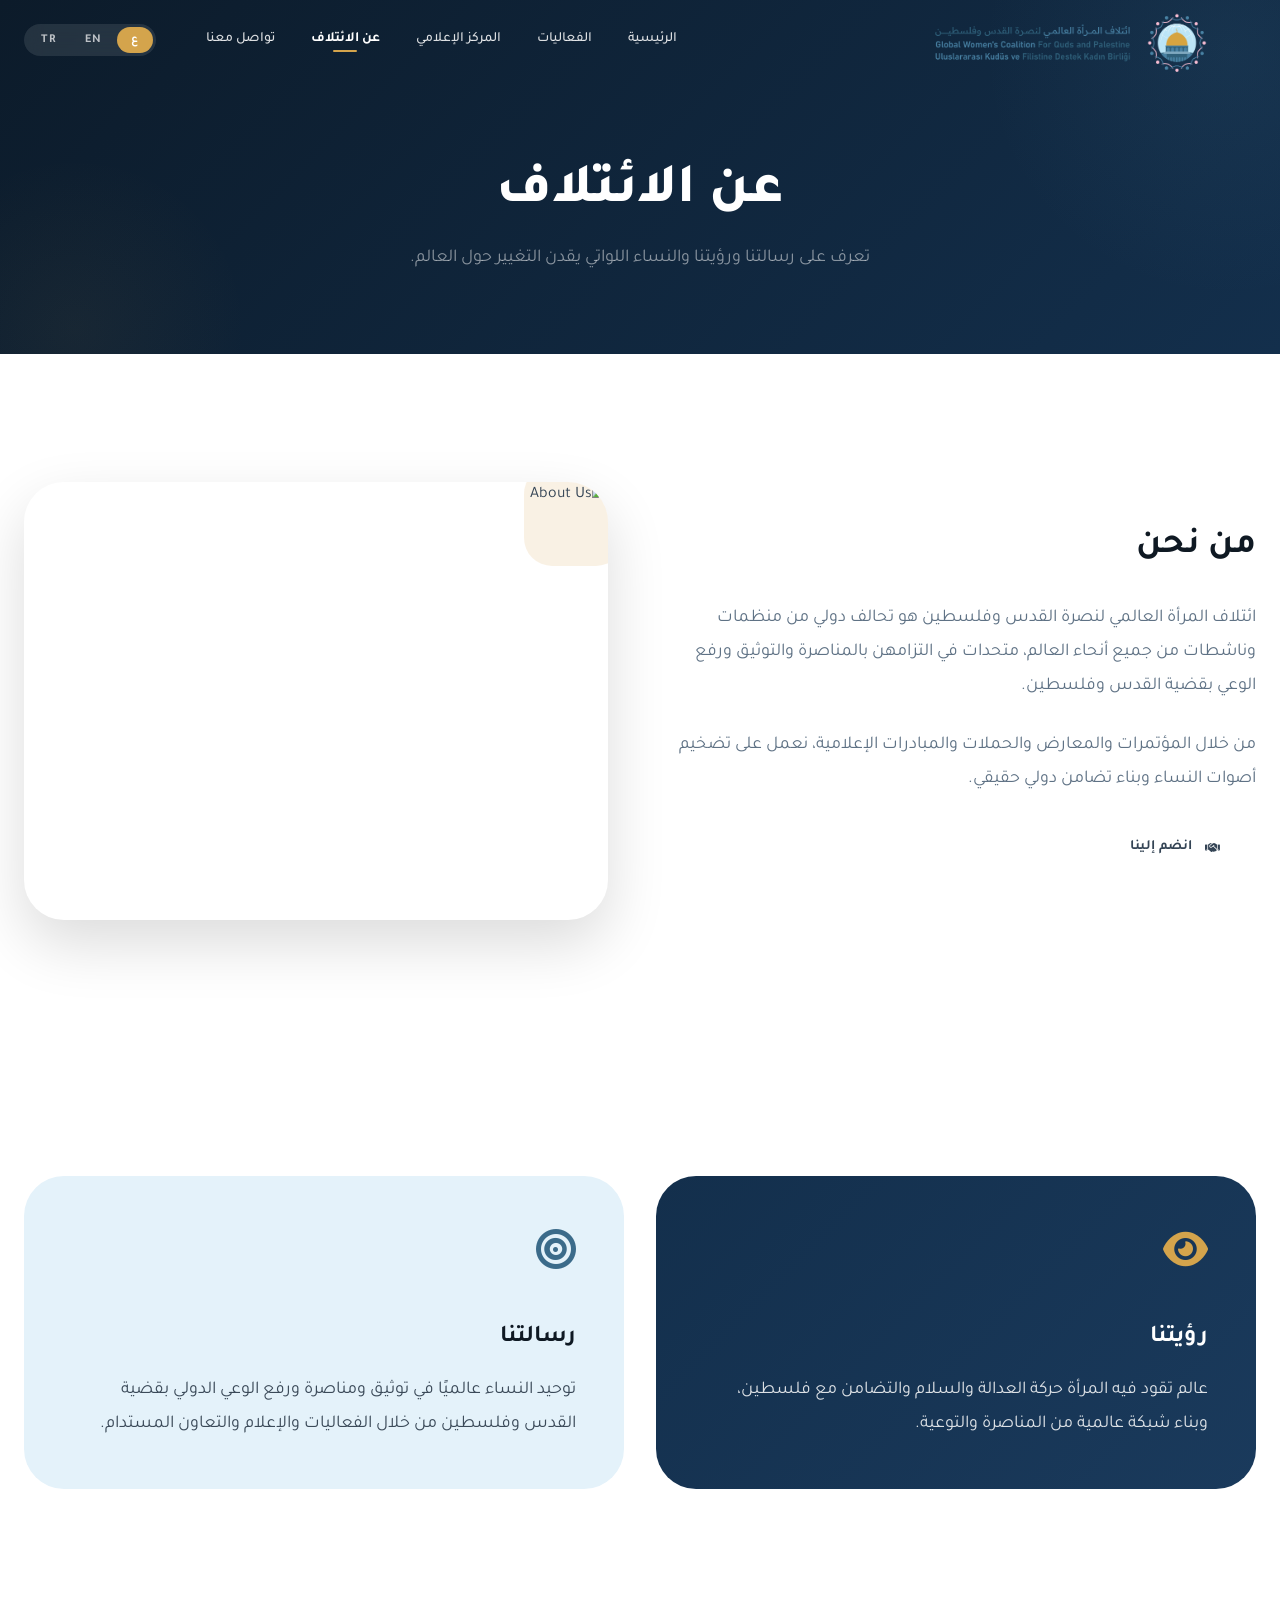
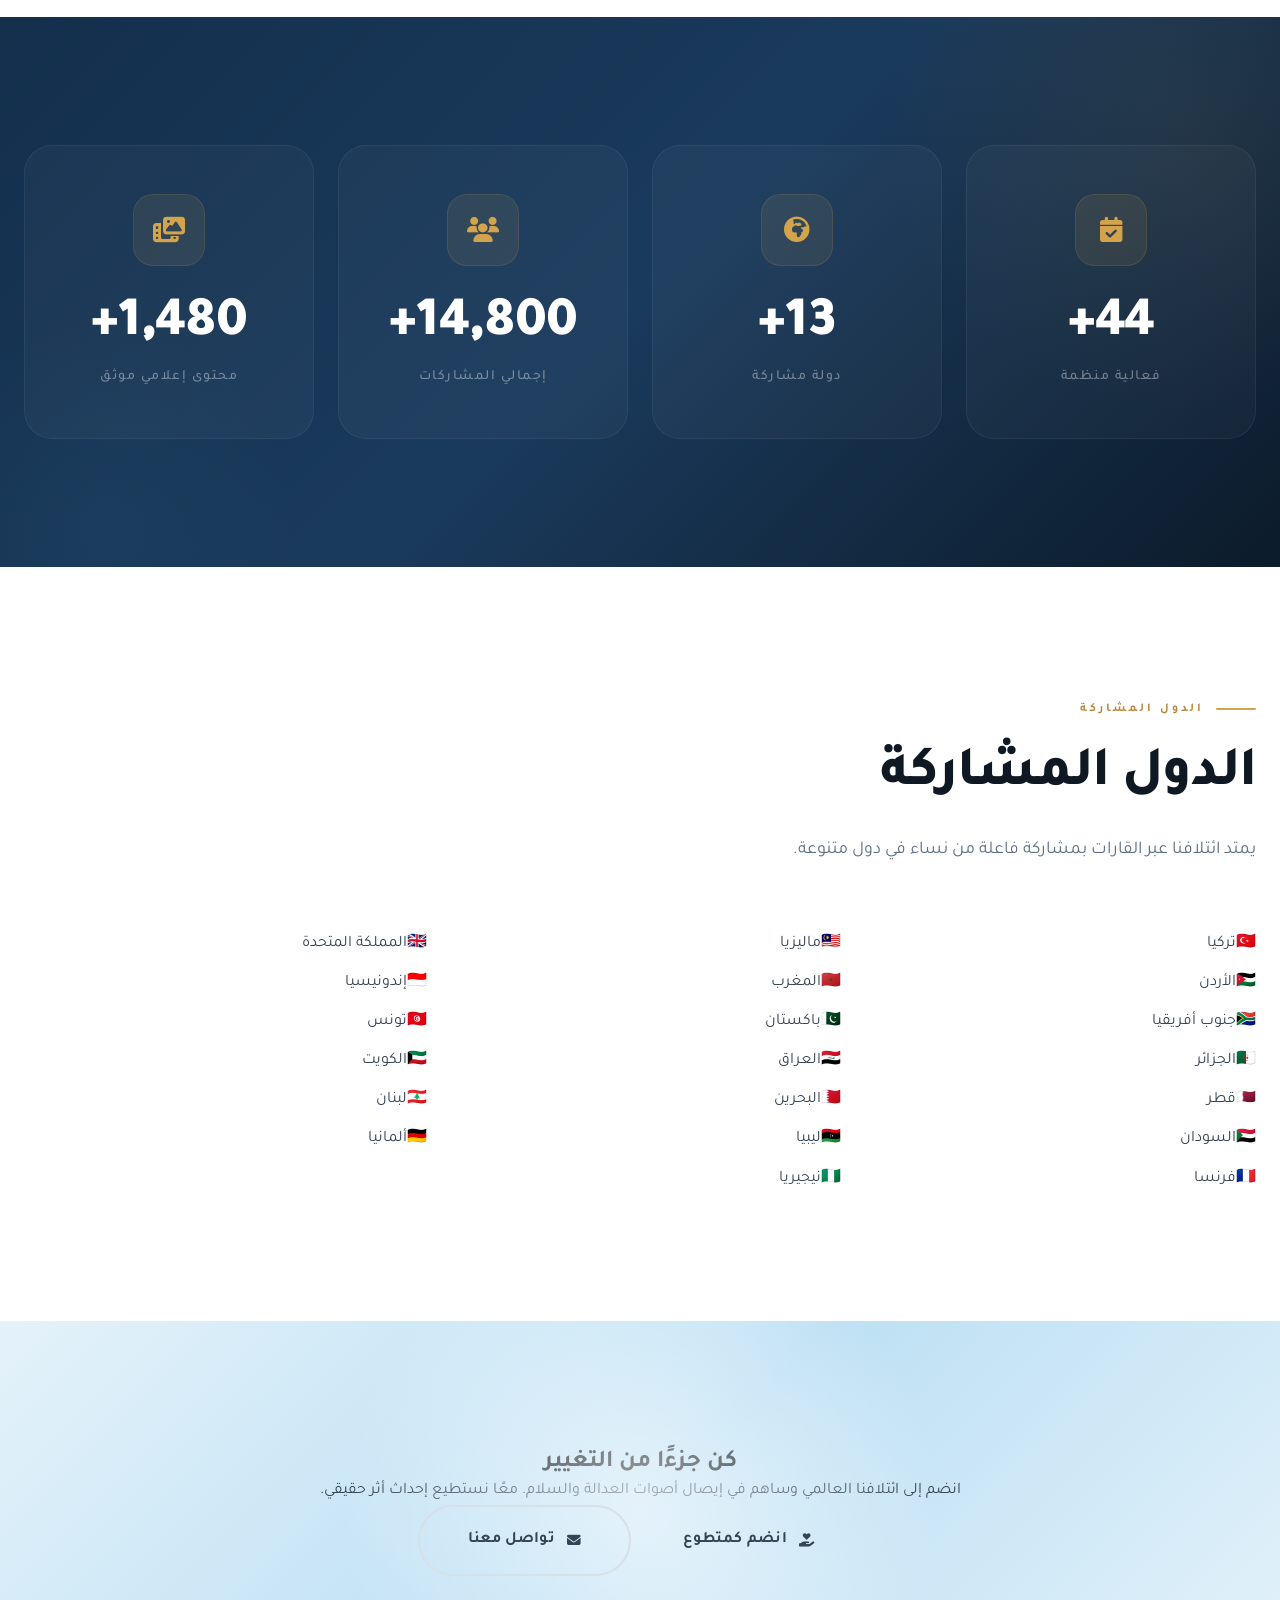
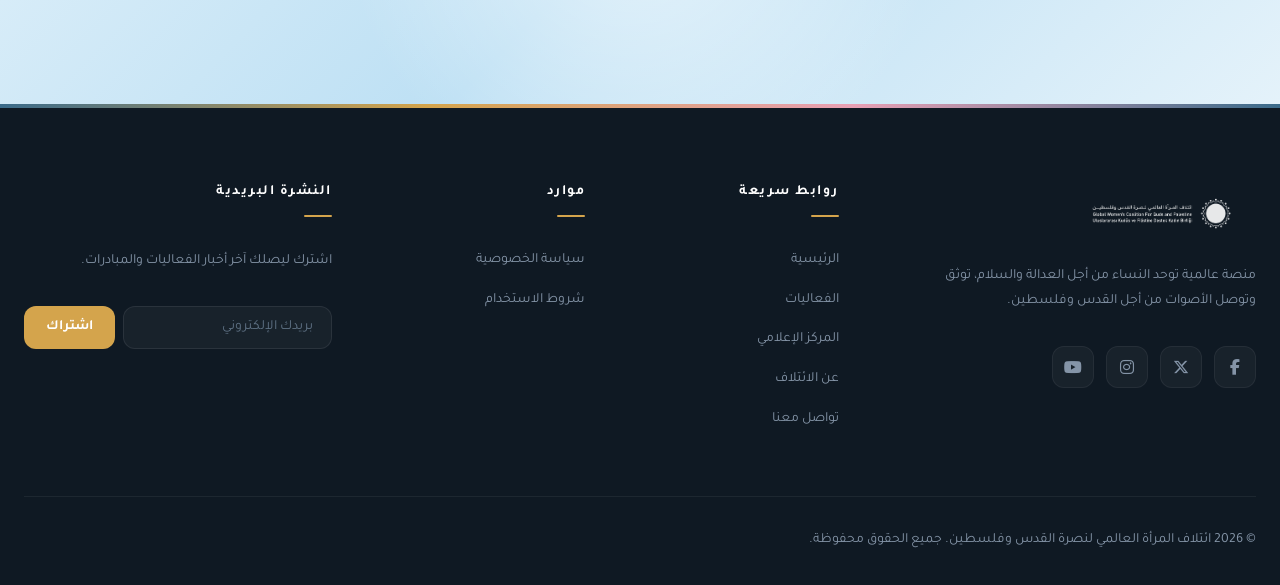
==== about.html @ de9efe2f "Initial commit" ====
<!DOCTYPE html>
<html lang="ar" dir="rtl">
<head>
  <meta charset="UTF-8">
  <meta name="viewport" content="width=device-width, initial-scale=1.0">
  <title>عن الائتلاف | ائتلاف المرأة العالمي</title>
  <link rel="stylesheet" href="https://cdnjs.cloudflare.com/ajax/libs/font-awesome/6.5.1/css/all.min.css">
  <link rel="stylesheet" href="css/style.css">
  <link rel="icon" href="images/logo.png" type="image/png">
</head>
<body class="font-ar">

  <!-- HEADER -->
  <header class="header" id="header">
    <div class="header__inner">
      <a href="index.html" class="header__logo"><img src="images/logo2.png" alt="GWC Logo"></a>
      <div class="menu-toggle" id="menuToggle"><span></span><span></span><span></span></div>
      <nav class="header__nav" id="headerNav">
        <ul class="nav__list">
          <li><a href="index.html" class="nav__link" data-i18n="nav_home">الرئيسية</a></li>
          <li><a href="events.html" class="nav__link" data-i18n="nav_events">الفعاليات</a></li>
          <li><a href="media.html" class="nav__link" data-i18n="nav_media">المركز الإعلامي</a></li>
          <li><a href="about.html" class="nav__link nav__link--active" data-i18n="nav_about">عن الائتلاف</a></li>
          <li><a href="contact.html" class="nav__link" data-i18n="nav_contact">تواصل معنا</a></li>
        </ul>
        <div class="lang-switcher">
          <button class="lang-btn lang-btn--active" data-lang="ar">ع</button>
          <button class="lang-btn" data-lang="en">EN</button>
          <button class="lang-btn" data-lang="tr">TR</button>
        </div>
      </nav>
    </div>
  </header>

  <!-- ABOUT HERO -->
  <section class="page-hero">
    <div class="container">
      <h1 class="page-hero__title" data-i18n="about_page_title" data-aos="fade-up">عن الائتلاف</h1>
      <p class="page-hero__desc" data-i18n="about_page_desc" data-aos="fade-up" data-aos-delay="100">تعرف على رسالتنا ورؤيتنا والنساء اللواتي يقدن التغيير حول العالم.</p>
    </div>
  </section>

  <!-- WHO WE ARE -->
  <section class="section">
    <div class="container">
      <div class="about-content">
        <div class="about-content__text" data-aos="fade-right">
          <h2 data-i18n="about_who">من نحن</h2>
          <p data-i18n="about_who_text_1">ائتلاف المرأة العالمي لنصرة القدس وفلسطين هو تحالف دولي من منظمات وناشطات من جميع أنحاء العالم، متحدات في التزامهن بالمناصرة والتوثيق ورفع الوعي بقضية القدس وفلسطين.</p>
          <p data-i18n="about_who_text_2">من خلال المؤتمرات والمعارض والحملات والمبادرات الإعلامية، نعمل على تضخيم أصوات النساء وبناء تضامن دولي حقيقي.</p>
          <a href="contact.html" class="btn btn--primary" style="margin-top: var(--space-4);">
            <i class="fas fa-handshake"></i>
            <span data-i18n="hero_btn_join">انضم إلينا</span>
          </a>
        </div>
        <div class="about-content__image" data-aos="fade-left">
          <img src="https://images.unsplash.com/photo-1529390079861-591de354faf5?w=600&h=450&fit=crop" alt="About Us">
        </div>
      </div>
    </div>
  </section>

  <!-- VISION & MISSION -->
  <section class="section section--gray">
    <div class="container">
      <div class="vision-mission">
        <div class="vm-card vm-card--vision" data-aos="fade-up">
          <div class="vm-card__icon"><i class="fas fa-eye"></i></div>
          <h3 class="vm-card__title" data-i18n="about_vision_title">رؤيتنا</h3>
          <p class="vm-card__desc" data-i18n="about_vision_text">عالم تقود فيه المرأة حركة العدالة والسلام والتضامن مع فلسطين، وبناء شبكة عالمية من المناصرة والتوعية.</p>
        </div>
        <div class="vm-card vm-card--mission" data-aos="fade-up" data-aos-delay="100">
          <div class="vm-card__icon"><i class="fas fa-bullseye"></i></div>
          <h3 class="vm-card__title" data-i18n="about_mission_title">رسالتنا</h3>
          <p class="vm-card__desc" data-i18n="about_mission_text">توحيد النساء عالميًا في توثيق ومناصرة ورفع الوعي الدولي بقضية القدس وفلسطين من خلال الفعاليات والإعلام والتعاون المستدام.</p>
        </div>
      </div>
    </div>
  </section>

  <!-- IMPACT NUMBERS -->
  <section class="section section--primary impact-section">
    <div class="container">
      <div class="impact-grid">
        <div class="impact-card" data-aos="fade-up">
          <div class="impact-card__icon"><i class="fas fa-calendar-check"></i></div>
          <div class="impact-card__number" data-counter="150" data-suffix="+">0</div>
          <div class="impact-card__label" data-i18n="impact_events">فعالية منظمة</div>
        </div>
        <div class="impact-card" data-aos="fade-up" data-aos-delay="100">
          <div class="impact-card__icon"><i class="fas fa-globe-africa"></i></div>
          <div class="impact-card__number" data-counter="45" data-suffix="+">0</div>
          <div class="impact-card__label" data-i18n="impact_countries">دولة مشاركة</div>
        </div>
        <div class="impact-card" data-aos="fade-up" data-aos-delay="200">
          <div class="impact-card__icon"><i class="fas fa-users"></i></div>
          <div class="impact-card__number" data-counter="50000" data-suffix="+">0</div>
          <div class="impact-card__label" data-i18n="impact_participants">إجمالي المشاركات</div>
        </div>
        <div class="impact-card" data-aos="fade-up" data-aos-delay="300">
          <div class="impact-card__icon"><i class="fas fa-photo-video"></i></div>
          <div class="impact-card__number" data-counter="5000" data-suffix="+">0</div>
          <div class="impact-card__label" data-i18n="impact_media">محتوى إعلامي موثق</div>
        </div>
      </div>
    </div>
  </section>

  <!-- PARTICIPATING COUNTRIES -->
  <section class="section">
    <div class="container">
      <div class="section-header" data-aos="fade-up">
        <div class="eyebrow" data-i18n="about_countries_title">الدول المشاركة</div>
        <h2 class="section-heading" data-i18n="about_countries_title">الدول المشاركة</h2>
        <p class="section-desc" data-i18n="about_countries_desc">يمتد ائتلافنا عبر القارات بمشاركة فاعلة من نساء في دول متنوعة.</p>
      </div>

      <div class="countries-grid" data-aos="fade-up">
        <div class="country-card"><span class="country-card__flag">🇹🇷</span><span class="country-card__name">تركيا</span></div>
        <div class="country-card"><span class="country-card__flag">🇲🇾</span><span class="country-card__name">ماليزيا</span></div>
        <div class="country-card"><span class="country-card__flag">🇬🇧</span><span class="country-card__name">المملكة المتحدة</span></div>
        <div class="country-card"><span class="country-card__flag">🇯🇴</span><span class="country-card__name">الأردن</span></div>
        <div class="country-card"><span class="country-card__flag">🇲🇦</span><span class="country-card__name">المغرب</span></div>
        <div class="country-card"><span class="country-card__flag">🇮🇩</span><span class="country-card__name">إندونيسيا</span></div>
        <div class="country-card"><span class="country-card__flag">🇿🇦</span><span class="country-card__name">جنوب أفريقيا</span></div>
        <div class="country-card"><span class="country-card__flag">🇵🇰</span><span class="country-card__name">باكستان</span></div>
        <div class="country-card"><span class="country-card__flag">🇹🇳</span><span class="country-card__name">تونس</span></div>
        <div class="country-card"><span class="country-card__flag">🇩🇿</span><span class="country-card__name">الجزائر</span></div>
        <div class="country-card"><span class="country-card__flag">🇮🇶</span><span class="country-card__name">العراق</span></div>
        <div class="country-card"><span class="country-card__flag">🇰🇼</span><span class="country-card__name">الكويت</span></div>
        <div class="country-card"><span class="country-card__flag">🇶🇦</span><span class="country-card__name">قطر</span></div>
        <div class="country-card"><span class="country-card__flag">🇧🇭</span><span class="country-card__name">البحرين</span></div>
        <div class="country-card"><span class="country-card__flag">🇱🇧</span><span class="country-card__name">لبنان</span></div>
        <div class="country-card"><span class="country-card__flag">🇸🇩</span><span class="country-card__name">السودان</span></div>
        <div class="country-card"><span class="country-card__flag">🇱🇾</span><span class="country-card__name">ليبيا</span></div>
        <div class="country-card"><span class="country-card__flag">🇩🇪</span><span class="country-card__name">ألمانيا</span></div>
        <div class="country-card"><span class="country-card__flag">🇫🇷</span><span class="country-card__name">فرنسا</span></div>
        <div class="country-card"><span class="country-card__flag">🇳🇬</span><span class="country-card__name">نيجيريا</span></div>
      </div>
    </div>
  </section>

  <!-- CTA -->
  <section class="section section--sky cta-section">
    <div class="cta-section__bg-pattern"></div>
    <div class="container">
      <div class="cta-section__content" data-aos="zoom-in">
        <h2 class="cta-section__title" data-i18n="cta_title">كن جزءًا من التغيير</h2>
        <p class="cta-section__desc" data-i18n="cta_desc">انضم إلى ائتلافنا العالمي وساهم في إيصال أصوات العدالة والسلام.</p>
        <div class="cta-section__actions">
          <a href="contact.html" class="btn btn--primary btn--lg"><i class="fas fa-hand-holding-heart"></i><span data-i18n="cta_btn_volunteer">انضم كمتطوع</span></a>
          <a href="contact.html" class="btn btn--outline btn--lg"><i class="fas fa-envelope"></i><span data-i18n="cta_btn_contact">تواصل معنا</span></a>
        </div>
      </div>
    </div>
  </section>

  <!-- FOOTER -->
  <footer class="footer">
    <div class="container">
      <div class="footer__top">
        <div class="footer__grid">
          <div class="footer__brand"><img src="images/logo2.png" alt="GWC" class="footer__logo"><p class="footer__desc" data-i18n="footer_desc">منصة عالمية توحد النساء.</p><div class="footer__social"><a href="#" class="footer__social-link"><i class="fab fa-facebook-f"></i></a><a href="#" class="footer__social-link"><i class="fab fa-x-twitter"></i></a><a href="#" class="footer__social-link"><i class="fab fa-instagram"></i></a><a href="#" class="footer__social-link"><i class="fab fa-youtube"></i></a></div></div>
          <div><h4 class="footer__heading" data-i18n="footer_links">روابط سريعة</h4><div class="footer__links"><a href="index.html" class="footer__link" data-i18n="nav_home">الرئيسية</a><a href="events.html" class="footer__link" data-i18n="nav_events">الفعاليات</a><a href="media.html" class="footer__link" data-i18n="nav_media">المركز الإعلامي</a><a href="about.html" class="footer__link" data-i18n="nav_about">عن الائتلاف</a><a href="contact.html" class="footer__link" data-i18n="nav_contact">تواصل معنا</a></div></div>
          <div><h4 class="footer__heading" data-i18n="footer_resources">موارد</h4><div class="footer__links"><a href="#" class="footer__link" data-i18n="footer_privacy">سياسة الخصوصية</a><a href="#" class="footer__link" data-i18n="footer_terms">شروط الاستخدام</a></div></div>
          <div><h4 class="footer__heading" data-i18n="footer_newsletter">النشرة البريدية</h4><p class="footer__desc" data-i18n="footer_newsletter_desc">اشترك ليصلك آخر الأخبار.</p><form class="footer__newsletter-form" onsubmit="event.preventDefault()"><input type="email" class="footer__newsletter-input" placeholder="بريدك الإلكتروني"><button type="submit" class="footer__newsletter-btn" data-i18n="footer_newsletter_btn">اشتراك</button></form></div>
        </div>
      </div>
      <div class="footer__bottom"><p data-i18n="footer_rights">© 2026 ائتلاف المرأة العالمي. جميع الحقوق محفوظة.</p></div>
    </div>
  </footer>

  <button class="scroll-top"><i class="fas fa-chevron-up"></i></button>
  <script src="js/i18n.js"></script>
  <script src="js/main.js"></script>
</body>
</html>
---- css/style.css ----
/* ============================================
   GWC — Premium Design System v2.0
   "Apple cleanliness + Al Jazeera storytelling"
   ============================================ */

@import url('https://fonts.googleapis.com/css2?family=Inter:wght@300;400;500;600;700;800;900&family=Tajawal:wght@300;400;500;700;800&family=Playfair+Display:ital,wght@0,400;0,700;0,800;1,400;1,700&display=swap');

/* ─── Design Tokens ─── */
:root {
  /* Core Palette */
  --midnight: #0C1B2A;
  --navy: #132F4C;
  --deep: #1A3A5C;
  --steel: #2B5278;
  --ocean: #3B6B8A;
  --sky: #5A9CC0;
  --ice: #BDE0F4;
  --frost: #E4F2FA;
  --cloud: #F2F8FC;

  /* Gold System */
  --gold: #D4A44C;
  --gold-light: #E8C97E;
  --gold-bright: #F0D99A;
  --gold-dark: #B8863A;
  --gold-glow: rgba(212, 164, 76, 0.15);

  /* Rose (subtle accent) */
  --rose: #E8A0B4;
  --rose-light: #F5D0DC;
  --rose-glow: rgba(232, 160, 180, 0.12);

  /* Neutrals */
  --white: #FFFFFF;
  --off-white: #FAFBFC;
  --gray-50: #F5F7F9;
  --gray-100: #EDF0F4;
  --gray-200: #D8DFE7;
  --gray-300: #B0BCCA;
  --gray-400: #8494A7;
  --gray-500: #5F7285;
  --gray-600: #475A6B;
  --gray-700: #344455;
  --gray-800: #1E2D3D;
  --gray-900: #0F1923;
  --black: #060D14;

  /* Semantic */
  --success: #34B78F;
  --error: #E05252;

  /* Typography */
  --font-heading: 'Playfair Display', 'Tajawal', serif;
  --font-body: 'Inter', 'Tajawal', sans-serif;
  --font-display: 'Inter', 'Tajawal', sans-serif;

  /* Scale — Major Third (1.25) */
  --text-xs: 0.75rem;
  --text-sm: 0.875rem;
  --text-base: 1rem;
  --text-md: 1.0625rem;
  --text-lg: 1.125rem;
  --text-xl: 1.25rem;
  --text-2xl: 1.5rem;
  --text-3xl: 1.875rem;
  --text-4xl: 2.25rem;
  --text-5xl: clamp(2.5rem, 4.5vw, 3.5rem);
  --text-6xl: clamp(3rem, 6vw, 4.5rem);
  --text-7xl: clamp(3.5rem, 7vw, 5.5rem);

  /* Spacing — 8px grid */
  --sp-1: 0.25rem;
  /* 4 */
  --sp-2: 0.5rem;
  /* 8 */
  --sp-3: 0.75rem;
  /* 12 */
  --sp-4: 1rem;
  /* 16 */
  --sp-5: 1.25rem;
  /* 20 */
  --sp-6: 1.5rem;
  /* 24 */
  --sp-8: 2rem;
  /* 32 */
  --sp-10: 2.5rem;
  /* 40 */
  --sp-12: 3rem;
  /* 48 */
  --sp-16: 4rem;
  /* 64 */
  --sp-20: 5rem;
  /* 80 */
  --sp-24: 6rem;
  /* 96 */
  --sp-32: 8rem;
  /* 128 */

  /* Radius */
  --r-sm: 8px;
  --r-md: 12px;
  --r-lg: 20px;
  --r-xl: 28px;
  --r-2xl: 40px;
  --r-full: 9999px;

  /* Shadows */
  --sh-xs: 0 1px 2px rgba(0, 0, 0, .04);
  --sh-sm: 0 2px 8px rgba(0, 0, 0, .06);
  --sh-md: 0 4px 20px rgba(0, 0, 0, .08);
  --sh-lg: 0 12px 40px rgba(0, 0, 0, .10);
  --sh-xl: 0 24px 60px rgba(0, 0, 0, .14);
  --sh-glow: 0 0 60px rgba(90, 156, 192, .12);
  --sh-gold: 0 4px 30px rgba(212, 164, 76, .25);

  /* Transitions */
  --ease-out: cubic-bezier(.25, .46, .45, .94);
  --ease-spring: cubic-bezier(.34, 1.56, .64, 1);
  --t-fast: .15s var(--ease-out);
  --t-base: .3s var(--ease-out);
  --t-slow: .5s var(--ease-out);
  --t-spring: .5s var(--ease-spring);

  /* Layout */
  --max-w: 1320px;
  --max-narrow: 900px;
  --header-h: 80px;
  --section-py: clamp(80px, 10vw, 140px);

  /* Z-index */
  --z-base: 1;
  --z-dropdown: 50;
  --z-sticky: 100;
  --z-header: 200;
  --z-overlay: 300;
  --z-modal: 400;
  --z-lightbox: 500;
}

/* ─── RTL ─── */
[dir="rtl"] {
  --font-body: 'Tajawal', 'Inter', sans-serif;
  --font-heading: 'Tajawal', 'Playfair Display', serif;
  --font-display: 'Tajawal', 'Inter', sans-serif;
}

/* ─── Reset ─── */
*,
*::before,
*::after {
  margin: 0;
  padding: 0;
  box-sizing: border-box;
}

html {
  scroll-behavior: smooth;
  -webkit-text-size-adjust: 100%;
}

body {
  font-family: var(--font-body);
  font-size: var(--text-base);
  line-height: 1.7;
  color: var(--gray-700);
  background: var(--white);
  overflow-x: hidden;
  -webkit-font-smoothing: antialiased;
}

img {
  max-width: 100%;
  height: auto;
  display: block;
}

a {
  text-decoration: none;
  color: inherit;
  transition: var(--t-base);
}

ul,
ol {
  list-style: none;
}

button {
  cursor: pointer;
  border: none;
  background: none;
  font-family: inherit;
}

input,
textarea,
select {
  font-family: inherit;
  border: none;
  outline: none;
}

/* ─── Layout ─── */
.container {
  width: 100%;
  max-width: var(--max-w);
  margin: 0 auto;
  padding-inline: var(--sp-6);
}

.container--narrow {
  max-width: var(--max-narrow);
}

.section {
  padding-block: var(--section-py);
  position: relative;
}

/* ─── Typography ─── */
h1,
h2,
h3,
h4,
h5,
h6 {
  font-family: var(--font-heading);
  font-weight: 700;
  line-height: 1.2;
  color: var(--gray-900);
}

.eyebrow {
  display: inline-flex;
  align-items: center;
  gap: var(--sp-3);
  font-family: var(--font-display);
  font-size: var(--text-xs);
  font-weight: 700;
  text-transform: uppercase;
  letter-spacing: 3px;
  color: var(--gold-dark);
  margin-bottom: var(--sp-6);
}

.eyebrow::before {
  content: '';
  width: 40px;
  height: 2px;
  background: var(--gold);
  border-radius: 2px;
}

.section-heading {
  font-size: var(--text-5xl);
  font-weight: 800;
  margin-bottom: var(--sp-6);
  letter-spacing: -0.02em;
}

.section-desc {
  font-size: var(--text-lg);
  color: var(--gray-500);
  max-width: 560px;
  line-height: 1.8;
}

.section-header {
  margin-bottom: var(--sp-16);
}

.section-header--center {
  text-align: center;
}

.section-header--center .section-desc {
  margin-inline: auto;
}

.section-header--center .eyebrow {
  justify-content: center;
}

.section-header--center .eyebrow::after {
  content: '';
  width: 40px;
  height: 2px;
  background: var(--gold);
  border-radius: 2px;
}

/* ─── Buttons ─── */
.btn {
  display: inline-flex;
  align-items: center;
  justify-content: center;
  gap: var(--sp-3);
  padding: 16px 36px;
  font-family: var(--font-display);
  font-weight: 600;
  font-size: var(--text-sm);
  border-radius: var(--r-full);
  transition: all var(--t-base);
  position: relative;
  overflow: hidden;
  letter-spacing: 0.02em;
  white-space: nowrap;
}

.btn i {
  font-size: 0.85em;
  transition: transform var(--t-base);
}

.btn--gold {
  background: linear-gradient(135deg, var(--gold), var(--gold-dark));
  color: var(--white);
  box-shadow: var(--sh-gold);
}

.btn--gold:hover {
  transform: translateY(-3px);
  box-shadow: 0 8px 40px rgba(212, 164, 76, .35);
  filter: brightness(1.08);
}

.btn--white {
  background: var(--white);
  color: var(--navy);
  box-shadow: 0 2px 12px rgba(0, 0, 0, .08);
}

.btn--white:hover {
  transform: translateY(-3px);
  box-shadow: var(--sh-lg);
}

.btn--outline-white {
  border: 2px solid rgba(255, 255, 255, .35);
  color: var(--white);
  backdrop-filter: blur(8px);
}

.btn--outline-white:hover {
  border-color: var(--white);
  background: rgba(255, 255, 255, .1);
  transform: translateY(-2px);
}

.btn--dark {
  background: var(--navy);
  color: var(--white);
}

.btn--dark:hover {
  background: var(--deep);
  transform: translateY(-2px);
  box-shadow: var(--sh-lg);
}

.btn--outline {
  border: 2px solid var(--gray-200);
  color: var(--gray-700);
}

.btn--outline:hover {
  border-color: var(--navy);
  color: var(--navy);
  transform: translateY(-2px);
}

.btn--lg {
  padding: 20px 48px;
  font-size: var(--text-base);
}

.btn--sm {
  padding: 10px 24px;
  font-size: var(--text-xs);
}

.btn--icon-circle {
  width: 56px;
  height: 56px;
  padding: 0;
  border-radius: 50%;
}

/* ════════════════════════════════════════════
   HEADER — Floating Glass Morphism
   ════════════════════════════════════════════ */
.header {
  position: fixed;
  top: 0;
  left: 0;
  right: 0;
  height: var(--header-h);
  z-index: var(--z-header);
  transition: all .4s var(--ease-out);
}

.header--scrolled {
  background: rgba(255, 255, 255, .92);
  backdrop-filter: blur(24px) saturate(1.6);
  -webkit-backdrop-filter: blur(24px) saturate(1.6);
  box-shadow: 0 1px 0 rgba(0, 0, 0, .06), var(--sh-sm);
  height: 68px;
}

.header__inner {
  display: flex;
  align-items: center;
  justify-content: space-between;
  height: 100%;
  max-width: var(--max-w);
  margin: 0 auto;
  padding-inline: var(--sp-6);
}

.header__logo {
  display: flex;
  align-items: center;
  z-index: 10;
}

.header__logo img {
  height: 110px;
  transition: var(--t-base);
}

.header--scrolled .header__logo img {
  height: 100px;
}

.header__nav {
  display: flex;
  align-items: center;
  gap: var(--sp-8);
}

.nav__list {
  display: flex;
  align-items: center;
  gap: 0;
}

.nav__link {
  padding: 8px 18px;
  font-weight: 500;
  font-size: var(--text-sm);
  color: rgba(255, 255, 255, .85);
  border-radius: var(--r-full);
  transition: var(--t-base);
  position: relative;
}

.header--scrolled .nav__link {
  color: var(--gray-600);
}

.nav__link:hover {
  color: var(--white);
}

.header--scrolled .nav__link:hover {
  color: var(--navy);
}

.nav__link--active {
  color: var(--white) !important;
  font-weight: 600;
}

.header--scrolled .nav__link--active {
  color: var(--navy) !important;
}

.nav__link::after {
  content: '';
  position: absolute;
  bottom: 2px;
  left: 50%;
  transform: translateX(-50%);
  width: 0;
  height: 2px;
  background: var(--gold);
  border-radius: 2px;
  transition: var(--t-base);
}

.nav__link--active::after,
.nav__link:hover::after {
  width: 24px;
}

/* Language */
.lang-switcher {
  display: flex;
  gap: 2px;
  padding: 3px;
  background: rgba(255, 255, 255, .1);
  border-radius: var(--r-full);
  backdrop-filter: blur(10px);
}

.header--scrolled .lang-switcher {
  background: var(--gray-50);
}

.lang-btn {
  padding: 6px 14px;
  font-size: var(--text-xs);
  font-weight: 700;
  color: rgba(255, 255, 255, .7);
  border-radius: var(--r-full);
  transition: var(--t-base);
  text-transform: uppercase;
  letter-spacing: 0.5px;
}

.header--scrolled .lang-btn {
  color: var(--gray-400);
}

.lang-btn--active {
  background: var(--gold) !important;
  color: var(--white) !important;
}

/* Mobile */
.menu-toggle {
  display: none;
  flex-direction: column;
  gap: 6px;
  width: 26px;
  z-index: 10;
  cursor: pointer;
}

.menu-toggle span {
  display: block;
  width: 100%;
  height: 2px;
  background: var(--white);
  border-radius: 4px;
  transition: var(--t-base);
  transform-origin: center;
}

.header--scrolled .menu-toggle span {
  background: var(--gray-700);
}

.menu-toggle.active span:nth-child(1) {
  transform: rotate(45deg) translate(6px, 6px);
}

.menu-toggle.active span:nth-child(2) {
  opacity: 0;
  transform: scaleX(0);
}

.menu-toggle.active span:nth-child(3) {
  transform: rotate(-45deg) translate(6px, -6px);
}

/* ════════════════════════════════════════════
   HERO — Cinematic Full-screen
   ════════════════════════════════════════════ */
.hero {
  position: relative;
  min-height: 100vh;
  min-height: 100dvh;
  display: flex;
  align-items: center;
  overflow: hidden;
  background: var(--midnight);
}

.hero__media {
  position: absolute;
  inset: 0;
  z-index: 1;
}

.hero__media img,
.hero__media video {
  width: 100%;
  height: 100%;
  object-fit: cover;
  filter: brightness(.35) saturate(1.1);
}

.hero__gradient {
  position: absolute;
  inset: 0;
  z-index: 2;
  background:
    linear-gradient(180deg, rgba(12, 27, 42, .6) 0%, transparent 30%),
    linear-gradient(180deg, transparent 50%, rgba(12, 27, 42, .95) 100%),
    linear-gradient(90deg, rgba(12, 27, 42, .7) 0%, transparent 60%);
}

/* Cinematic bars */
.hero__vignette {
  position: absolute;
  inset: 0;
  z-index: 3;
  box-shadow: inset 0 0 200px 60px rgba(0, 0, 0, .3);
  pointer-events: none;
}

/* Floating orbs */
.hero__orb {
  position: absolute;
  border-radius: 50%;
  filter: blur(80px);
  opacity: .25;
  z-index: 2;
  animation: orb-float 20s ease-in-out infinite alternate;
}

.hero__orb--1 {
  width: 500px;
  height: 500px;
  background: var(--ocean);
  top: -15%;
  right: -10%;
}

.hero__orb--2 {
  width: 350px;
  height: 350px;
  background: var(--gold);
  bottom: -10%;
  left: 5%;
  animation-delay: -7s;
  opacity: .15;
}

.hero__orb--3 {
  width: 200px;
  height: 200px;
  background: var(--rose);
  top: 40%;
  right: 30%;
  animation-delay: -14s;
  opacity: .1;
}

@keyframes orb-float {
  0% {
    transform: translate(0, 0) scale(1);
  }

  50% {
    transform: translate(40px, -30px) scale(1.1);
  }

  100% {
    transform: translate(-20px, 20px) scale(.95);
  }
}

.hero__content {
  position: relative;
  z-index: 5;
  max-width: 990px;
  padding-block: 160px 100px;
}

.hero__badge {
  display: inline-flex;
  align-items: center;
  gap: var(--sp-3);
  padding: 10px 24px;
  background: rgba(212, 164, 76, .12);
  border: 1px solid rgba(212, 164, 76, .25);
  border-radius: var(--r-full);
  color: var(--gold-light);
  font-size: var(--text-sm);
  font-weight: 500;
  backdrop-filter: blur(12px);
  margin-bottom: var(--sp-10);
}

.hero__badge i {
  font-size: .9em;
}

.hero__badge-dot {
  width: 8px;
  height: 8px;
  border-radius: 50%;
  background: var(--gold);
  animation: pulse-dot 2s ease-in-out infinite;
}

@keyframes pulse-dot {

  0%,
  100% {
    opacity: 1;
    transform: scale(1);
  }

  50% {
    opacity: .5;
    transform: scale(.7);
  }
}

.hero__title {
  font-family: var(--font-heading);
  font-size: var(--text-6xl);
  font-weight: 800;
  color: var(--white);
  line-height: 1.08;
  margin-bottom: var(--sp-8);
  letter-spacing: -0.03em;
}

.hero__title em {
  font-style: normal;
  background: linear-gradient(135deg, var(--gold-light), var(--gold));
  -webkit-background-clip: text;
  -webkit-text-fill-color: transparent;
  background-clip: text;
}

.hero__desc {
  font-size: var(--text-xl);
  color: rgba(255, 255, 255, .65);
  line-height: 1.9;
  margin-bottom: var(--sp-12);
  max-width: 600px;
}

.hero__actions {
  display: flex;
  flex-wrap: wrap;
  gap: var(--sp-4);
}

/* Stats strip */
.hero__stats-strip {
  position: absolute;
  bottom: 0;
  left: 0;
  right: 0;
  z-index: 5;
  background: rgba(12, 27, 42, .5);
  backdrop-filter: blur(24px);
  border-top: 1px solid rgba(255, 255, 255, .06);
}

.hero__stats-inner {
  display: grid;
  grid-template-columns: repeat(4, 1fr);
  max-width: var(--max-w);
  margin: 0 auto;
  padding-inline: var(--sp-6);
}

.hero__stat {
  padding: var(--sp-8) var(--sp-6);
  text-align: center;
  border-inline-end: 1px solid rgba(255, 255, 255, .06);
}

.hero__stat:last-child {
  border: none;
}

.hero__stat-number {
  font-family: var(--font-display);
  font-size: var(--text-4xl);
  font-weight: 800;
  color: var(--gold-light);
  line-height: 1;
  margin-bottom: var(--sp-2);
}

.hero__stat-label {
  font-size: var(--text-sm);
  color: rgba(255, 255, 255, .45);
  font-weight: 500;
  text-transform: uppercase;
  letter-spacing: 1px;
}

/* Scroll cue */
.hero__scroll {
  position: absolute;
  bottom: 100px;
  left: 50%;
  transform: translateX(-50%);
  z-index: 5;
  display: flex;
  flex-direction: column;
  align-items: center;
  gap: var(--sp-3);
  color: rgba(255, 255, 255, .35);
  font-size: var(--text-xs);
  text-transform: uppercase;
  letter-spacing: 2px;
}

.hero__scroll-line {
  width: 1px;
  height: 50px;
  position: relative;
  overflow: hidden;
  background: rgba(255, 255, 255, .1);
}

.hero__scroll-line::after {
  content: '';
  position: absolute;
  top: -100%;
  left: 0;
  width: 100%;
  height: 50%;
  background: var(--gold);
  animation: scroll-line 2s ease-in-out infinite;
}

@keyframes scroll-line {
  0% {
    top: -50%
  }

  100% {
    top: 150%
  }
}

/* ════════════════════════════════════════════
   EVENTS — Storytelling Cards
   ════════════════════════════════════════════ */
.events-section {
  background: var(--off-white);
}

/* Asymmetric layout: 1 large + 2 stacked */
.events-showcase {
  display: grid;
  grid-template-columns: 1.2fr 1fr;
  grid-template-rows: auto auto;
  gap: var(--sp-6);
}

.event-story {
  position: relative;
  border-radius: var(--r-xl);
  overflow: hidden;
  background: var(--white);
  transition: all .5s var(--ease-out);
  cursor: pointer;
  border: 1px solid var(--gray-100);
}

.event-story:hover {
  transform: translateY(-6px);
  box-shadow: var(--sh-xl);
  border-color: transparent;
}

.event-story--hero {
  grid-row: span 2;
  min-height: 560px;
}

.event-story--hero .event-story__image {
  height: 100%;
}

.event-story__image {
  position: relative;
  height: 260px;
  overflow: hidden;
}

.event-story__image img {
  width: 100%;
  height: 100%;
  object-fit: cover;
  transition: transform .7s var(--ease-out);
}

.event-story:hover .event-story__image img {
  transform: scale(1.06);
}

.event-story__image-overlay {
  position: absolute;
  inset: 0;
  background: linear-gradient(180deg, transparent 30%, rgba(12, 27, 42, .85) 100%);
  transition: var(--t-base);
}

.event-story:hover .event-story__image-overlay {
  background: linear-gradient(180deg, transparent 20%, rgba(12, 27, 42, .9) 100%);
}

.event-story__tag {
  position: absolute;
  top: var(--sp-5);
  left: var(--sp-5);
  padding: 6px 16px;
  background: var(--gold);
  color: var(--white);
  font-size: var(--text-xs);
  font-weight: 700;
  border-radius: var(--r-full);
  text-transform: uppercase;
  letter-spacing: 1px;
  box-shadow: 0 2px 12px rgba(212, 164, 76, .3);
}

[dir="rtl"] .event-story__tag {
  left: auto;
  right: var(--sp-5);
}

.event-story__date-chip {
  position: absolute;
  top: var(--sp-5);
  right: var(--sp-5);
  background: var(--white);
  border-radius: var(--r-md);
  padding: var(--sp-3) var(--sp-4);
  text-align: center;
  box-shadow: var(--sh-md);
}

[dir="rtl"] .event-story__date-chip {
  right: auto;
  left: var(--sp-5);
}

.event-story__date-chip .day {
  display: block;
  font-family: var(--font-display);
  font-size: var(--text-2xl);
  font-weight: 800;
  color: var(--navy);
  line-height: 1;
}

.event-story__date-chip .month {
  font-size: var(--text-xs);
  font-weight: 700;
  color: var(--gold-dark);
  text-transform: uppercase;
  letter-spacing: 1px;
}

/* Hero card: content overlaid on image */
.event-story--hero .event-story__body {
  position: absolute;
  bottom: 0;
  left: 0;
  right: 0;
  padding: var(--sp-10);
  color: var(--white);
  z-index: 2;
}

.event-story--hero .event-story__title {
  color: var(--white);
  font-size: var(--text-3xl);
}

.event-story--hero .event-story__meta-item {
  color: rgba(255, 255, 255, .6);
}

.event-story--hero .event-story__meta-item i {
  color: var(--gold-light);
}

.event-story--hero .event-story__link {
  color: var(--gold-light);
}

.event-story__body {
  padding: var(--sp-8);
}

.event-story__title {
  font-family: var(--font-heading);
  font-size: var(--text-xl);
  font-weight: 700;
  margin-bottom: var(--sp-4);
  line-height: 1.35;
  display: -webkit-box;
  -webkit-line-clamp: 2;
  -webkit-box-orient: vertical;
  overflow: hidden;
}

.event-story__title a:hover {
  color: var(--ocean);
}

.event-story__meta {
  display: flex;
  flex-wrap: wrap;
  gap: var(--sp-4);
  margin-bottom: var(--sp-6);
}

.event-story__meta-item {
  display: flex;
  align-items: center;
  gap: var(--sp-2);
  font-size: var(--text-sm);
  color: var(--gray-400);
}

.event-story__meta-item i {
  color: var(--ocean);
  font-size: .85em;
}

.event-story__footer {
  display: flex;
  align-items: center;
  justify-content: space-between;
  padding-top: var(--sp-5);
  border-top: 1px solid var(--gray-100);
}

.event-story__gallery-count {
  display: flex;
  align-items: center;
  gap: var(--sp-2);
  font-size: var(--text-sm);
  color: var(--gray-400);
}

.event-story__gallery-count i {
  color: var(--gold);
}

.event-story__link {
  display: inline-flex;
  align-items: center;
  gap: var(--sp-2);
  font-size: var(--text-sm);
  font-weight: 600;
  color: var(--navy);
}

.event-story__link i {
  transition: transform var(--t-base);
  font-size: .8em;
}

.event-story:hover .event-story__link i {
  transform: translateX(4px);
}

[dir="rtl"] .event-story:hover .event-story__link i {
  transform: translateX(-4px);
}

.events-cta {
  text-align: center;
  margin-top: var(--sp-16);
}

/* ════════════════════════════════════════════
   MEDIA — Dominant Feature + Broken Grid
   ════════════════════════════════════════════ */
.media-section {
  background: var(--midnight);
  color: var(--white);
  overflow: hidden;
}

.media-section .section-heading {
  color: var(--white);
}

.media-section .section-desc {
  color: rgba(255, 255, 255, .5);
}

.media-section .eyebrow {
  color: var(--gold-light);
}

.media-section .eyebrow::before,
.media-section .eyebrow::after {
  background: var(--gold);
  opacity: .5;
}

.media-mosaic {
  display: grid;
  grid-template-columns: 1.6fr 1fr;
  grid-template-rows: 340px 200px;
  gap: var(--sp-5);
}

.media-card {
  position: relative;
  border-radius: var(--r-lg);
  overflow: hidden;
  cursor: pointer;
  transition: var(--t-base);
}

.media-card:hover {
  transform: translateY(-4px);
}

.media-card img {
  width: 100%;
  height: 100%;
  object-fit: cover;
  transition: transform .6s var(--ease-out);
}

.media-card:hover img {
  transform: scale(1.05);
}

.media-card--featured {
  grid-row: span 2;
}

.media-card__overlay {
  position: absolute;
  inset: 0;
  background: linear-gradient(180deg, transparent 40%, rgba(12, 27, 42, .85) 100%);
  display: flex;
  flex-direction: column;
  justify-content: flex-end;
  padding: var(--sp-8);
  transition: var(--t-base);
}

.media-card:hover .media-card__overlay {
  background: linear-gradient(180deg, rgba(12, 27, 42, .15) 0%, rgba(12, 27, 42, .9) 100%);
}

.media-card__play {
  position: absolute;
  top: 50%;
  left: 50%;
  transform: translate(-50%, -50%);
  width: 72px;
  height: 72px;
  background: rgba(255, 255, 255, .95);
  border-radius: 50%;
  display: flex;
  align-items: center;
  justify-content: center;
  box-shadow: 0 8px 30px rgba(0, 0, 0, .2);
  transition: var(--t-spring);
}

.media-card__play i {
  color: var(--navy);
  font-size: 1.3rem;
  margin-left: 3px;
}

[dir="rtl"] .media-card__play i {
  margin-left: 0;
  margin-right: 3px;
}

.media-card:hover .media-card__play {
  transform: translate(-50%, -50%) scale(1.12);
}

.media-card__badge {
  position: absolute;
  top: var(--sp-4);
  left: var(--sp-4);
  padding: 5px 14px;
  background: rgba(212, 164, 76, .9);
  color: var(--white);
  font-size: var(--text-xs);
  font-weight: 700;
  border-radius: var(--r-full);
  letter-spacing: 0.5px;
  text-transform: uppercase;
}

[dir="rtl"] .media-card__badge {
  left: auto;
  right: var(--sp-4);
}

.media-card__title {
  color: var(--white);
  font-size: var(--text-lg);
  font-weight: 600;
  margin-bottom: var(--sp-2);
}

.media-card__subtitle {
  color: rgba(255, 255, 255, .5);
  font-size: var(--text-sm);
}

/* Reels row */
.reels-row {
  display: flex;
  gap: var(--sp-4);
  margin-top: var(--sp-10);
  overflow-x: auto;
  scroll-snap-type: x mandatory;
  padding-bottom: var(--sp-4);
  scrollbar-width: none;
}

.reels-row::-webkit-scrollbar {
  display: none;
}

.reel-card {
  flex: 0 0 200px;
  aspect-ratio: 9/16;
  border-radius: var(--r-lg);
  overflow: hidden;
  position: relative;
  cursor: pointer;
  scroll-snap-align: start;
  transition: transform .4s var(--ease-out);
}

.reel-card:hover {
  transform: scale(1.03);
}

.reel-card img {
  width: 100%;
  height: 100%;
  object-fit: cover;
}

.reel-card__overlay {
  position: absolute;
  inset: 0;
  background: linear-gradient(180deg, transparent 50%, rgba(0, 0, 0, .7) 100%);
  display: flex;
  flex-direction: column;
  justify-content: flex-end;
  padding: var(--sp-4);
}

.reel-card__play {
  position: absolute;
  top: 50%;
  left: 50%;
  transform: translate(-50%, -50%);
  font-size: 2.5rem;
  color: rgba(255, 255, 255, .9);
  text-shadow: 0 4px 20px rgba(0, 0, 0, .3);
  transition: var(--t-spring);
}

.reel-card:hover .reel-card__play {
  transform: translate(-50%, -50%) scale(1.15);
}

.reel-card__title {
  color: var(--white);
  font-size: var(--text-sm);
  font-weight: 600;
}

.reel-card__views {
  color: rgba(255, 255, 255, .5);
  font-size: var(--text-xs);
  margin-top: var(--sp-1);
  display: flex;
  align-items: center;
  gap: var(--sp-2);
}

.media-section .events-cta {
  margin-top: var(--sp-12);
}

.media-section .events-cta .btn--outline {
  border-color: rgba(255, 255, 255, .2);
  color: var(--white);
}

.media-section .events-cta .btn--outline:hover {
  border-color: var(--gold);
  color: var(--gold);
}

/* ════════════════════════════════════════════
   IMPACT — Visual Counter Section
   ════════════════════════════════════════════ */
.impact-section {
  background: linear-gradient(135deg, var(--navy) 0%, var(--deep) 50%, var(--midnight) 100%);
  position: relative;
  overflow: hidden;
}

.impact-section::before {
  content: '';
  position: absolute;
  top: -200px;
  right: -200px;
  width: 600px;
  height: 600px;
  border-radius: 50%;
  background: radial-gradient(circle, rgba(212, 164, 76, .08), transparent 70%);
}

.impact-section::after {
  content: '';
  position: absolute;
  bottom: -150px;
  left: -100px;
  width: 400px;
  height: 400px;
  border-radius: 50%;
  background: radial-gradient(circle, rgba(90, 156, 192, .06), transparent 70%);
}

.impact-grid {
  display: grid;
  grid-template-columns: repeat(4, 1fr);
  gap: var(--sp-6);
  position: relative;
  z-index: 2;
}

.impact-card {
  text-align: center;
  padding: var(--sp-12) var(--sp-8);
  background: rgba(255, 255, 255, .03);
  border: 1px solid rgba(255, 255, 255, .06);
  border-radius: var(--r-xl);
  transition: all .4s var(--ease-out);
  position: relative;
}

.impact-card::before {
  content: '';
  position: absolute;
  inset: -1px;
  border-radius: var(--r-xl);
  background: linear-gradient(135deg, rgba(212, 164, 76, .15), transparent 60%);
  opacity: 0;
  transition: var(--t-base);
  z-index: -1;
}

.impact-card:hover {
  transform: translateY(-6px);
  background: rgba(255, 255, 255, .06);
}

.impact-card:hover::before {
  opacity: 1;
}

.impact-card__icon {
  width: 72px;
  height: 72px;
  margin: 0 auto var(--sp-8);
  display: flex;
  align-items: center;
  justify-content: center;
  background: rgba(212, 164, 76, .1);
  border-radius: var(--r-lg);
  font-size: 1.6rem;
  color: var(--gold);
  border: 1px solid rgba(212, 164, 76, .15);
}

.impact-card__number {
  font-family: var(--font-display);
  font-size: var(--text-5xl);
  font-weight: 900;
  color: var(--white);
  line-height: 1;
  margin-bottom: var(--sp-3);
  letter-spacing: -0.02em;
}

.impact-card__label {
  font-size: var(--text-sm);
  color: rgba(255, 255, 255, .4);
  text-transform: uppercase;
  letter-spacing: 1.5px;
  font-weight: 500;
}

/* ════════════════════════════════════════════
   TIMELINE — Year-based Events
   ════════════════════════════════════════════ */
.timeline-section {
  background: var(--white);
}

.timeline {
  position: relative;
  padding: var(--sp-8) 0;
}

.timeline__line {
  position: absolute;
  left: 50%;
  top: 0;
  bottom: 0;
  width: 2px;
  background: var(--gray-200);
  transform: translateX(-50%);
}

.timeline__item {
  display: grid;
  grid-template-columns: 1fr 80px 1fr;
  gap: 0;
  align-items: center;
  margin-bottom: var(--sp-12);
  position: relative;
}

.timeline__item:last-child {
  margin-bottom: 0;
}

.timeline__item:nth-child(odd) .timeline__content {
  grid-column: 1;
  text-align: right;
}

[dir="rtl"] .timeline__item:nth-child(odd) .timeline__content {
  text-align: left;
}

.timeline__item:nth-child(odd) .timeline__spacer {
  grid-column: 3;
}

.timeline__item:nth-child(even) .timeline__content {
  grid-column: 3;
}

.timeline__item:nth-child(even) .timeline__spacer {
  grid-column: 1;
}

.timeline__dot-wrap {
  grid-column: 2;
  display: flex;
  align-items: center;
  justify-content: center;
}

.timeline__dot {
  width: 18px;
  height: 18px;
  border-radius: 50%;
  background: var(--gold);
  border: 4px solid var(--white);
  box-shadow: 0 0 0 4px var(--gold-glow), var(--sh-sm);
  position: relative;
  z-index: 2;
}

.timeline__content {
  background: var(--white);
  border: 1px solid var(--gray-100);
  border-radius: var(--r-xl);
  padding: var(--sp-8);
  box-shadow: var(--sh-md);
  transition: all .4s var(--ease-out);
}

.timeline__content:hover {
  transform: translateY(-4px);
  box-shadow: var(--sh-lg);
}

.timeline__year {
  display: inline-block;
  padding: 4px 14px;
  background: var(--gold-glow);
  color: var(--gold-dark);
  font-size: var(--text-xs);
  font-weight: 700;
  border-radius: var(--r-full);
  margin-bottom: var(--sp-3);
  letter-spacing: 1px;
}

.timeline__title {
  font-size: var(--text-xl);
  font-weight: 700;
  margin-bottom: var(--sp-3);
}

.timeline__desc {
  font-size: var(--text-sm);
  color: var(--gray-500);
  line-height: 1.7;
}

.timeline__location {
  display: flex;
  align-items: center;
  gap: var(--sp-2);
  font-size: var(--text-sm);
  color: var(--gray-400);
  margin-top: var(--sp-3);
}

.timeline__location i {
  color: var(--ocean);
  font-size: .85em;
}

/* ════════════════════════════════════════════
   STORIES / TESTIMONIALS
   ════════════════════════════════════════════ */
.stories-section {
  background: var(--cloud);
  position: relative;
  overflow: hidden;
}

.stories-section::before {
  content: '';
  position: absolute;
  top: 0;
  left: 0;
  right: 0;
  height: 1px;
  background: linear-gradient(90deg, transparent, var(--gray-200), transparent);
}

.stories-grid {
  display: grid;
  grid-template-columns: 1fr 1fr 1fr;
  gap: var(--sp-8);
}

.story-card {
  background: var(--white);
  border-radius: var(--r-xl);
  padding: var(--sp-10);
  position: relative;
  border: 1px solid var(--gray-100);
  transition: all .4s var(--ease-out);
}

.story-card:hover {
  transform: translateY(-6px);
  box-shadow: var(--sh-lg);
}

.story-card__quote-icon {
  font-size: 2.5rem;
  color: var(--gold-bright);
  margin-bottom: var(--sp-6);
  line-height: 1;
  opacity: .6;
}

.story-card__text {
  font-size: var(--text-md);
  color: var(--gray-600);
  line-height: 1.9;
  margin-bottom: var(--sp-8);
  font-style: italic;
}

.story-card__author {
  display: flex;
  align-items: center;
  gap: var(--sp-4);
  padding-top: var(--sp-6);
  border-top: 1px solid var(--gray-100);
}

.story-card__avatar {
  width: 48px;
  height: 48px;
  border-radius: 50%;
  background: linear-gradient(135deg, var(--ice), var(--frost));
  display: flex;
  align-items: center;
  justify-content: center;
  font-size: 1.2rem;
  color: var(--ocean);
}

.story-card__name {
  font-weight: 700;
  font-size: var(--text-sm);
  color: var(--gray-800);
}

.story-card__role {
  font-size: var(--text-xs);
  color: var(--gray-400);
}

/* ════════════════════════════════════════════
   GLOBAL PRESENCE — Countries
   ════════════════════════════════════════════ */
.presence-section {
  background: var(--white);
}

.presence-layout {
  display: grid;
  grid-template-columns: 1fr 1.1fr;
  gap: var(--sp-16);
  align-items: center;
}

.presence-visual {
  position: relative;
  background: var(--navy);
  border-radius: var(--r-2xl);
  overflow: hidden;
  padding: var(--sp-12);
  min-height: 420px;
  display: flex;
  align-items: center;
  justify-content: center;
}

.presence-visual__globe {
  font-size: 12rem;
  opacity: .12;
  position: absolute;
  top: 50%;
  left: 50%;
  transform: translate(-50%, -50%);
}

.presence-visual__number {
  position: relative;
  z-index: 2;
  text-align: center;
}

.presence-visual__number span {
  display: block;
  font-family: var(--font-display);
  font-size: clamp(5rem, 10vw, 8rem);
  font-weight: 900;
  background: linear-gradient(135deg, var(--gold-light), var(--gold));
  -webkit-background-clip: text;
  -webkit-text-fill-color: transparent;
  background-clip: text;
  line-height: 1;
}

.presence-visual__number small {
  display: block;
  color: rgba(255, 255, 255, .4);
  font-size: var(--text-lg);
  margin-top: var(--sp-4);
  font-weight: 500;
  letter-spacing: 2px;
  text-transform: uppercase;
}

.countries-grid {
  display: grid;
  grid-template-columns: repeat(3, 1fr);
  gap: var(--sp-3);
}

.country-chip {
  display: flex;
  align-items: center;
  gap: var(--sp-3);
  padding: var(--sp-4) var(--sp-5);
  border: 1px solid var(--gray-100);
  border-radius: var(--r-md);
  transition: all .3s var(--ease-out);
  background: var(--white);
}

.country-chip:hover {
  border-color: var(--ocean);
  box-shadow: var(--sh-sm);
  transform: translateY(-2px);
}

.country-chip__flag {
  font-size: 1.5rem;
}

.country-chip__name {
  font-weight: 600;
  font-size: var(--text-sm);
  color: var(--gray-700);
}

/* ════════════════════════════════════════════
   CTA SECTION — Bold Call to Action
   ════════════════════════════════════════════ */
.cta-section {
  background: linear-gradient(135deg, var(--frost) 0%, var(--ice) 50%, var(--frost) 100%);
  text-align: center;
  position: relative;
  overflow: hidden;
}

.cta-section::before {
  content: '';
  position: absolute;
  top: 50%;
  left: 50%;
  transform: translate(-50%, -50%);
  width: 600px;
  height: 600px;
  border-radius: 50%;
  background: radial-gradient(circle, rgba(255, 255, 255, .6), transparent 70%);
}

.cta-section .section-heading {
  color: var(--navy);
}

.cta-section .section-desc {
  margin-inline: auto;
  color: var(--gray-500);
  margin-bottom: var(--sp-10);
}

.cta-actions {
  display: flex;
  justify-content: center;
  gap: var(--sp-4);
  flex-wrap: wrap;
  position: relative;
  z-index: 2;
}

/* ════════════════════════════════════════════
   FOOTER — Rich & Branded
   ════════════════════════════════════════════ */
.footer {
  background: var(--gray-900);
  color: var(--gray-400);
  position: relative;
  overflow: hidden;
}

.footer::before {
  content: '';
  position: absolute;
  top: 0;
  left: 0;
  right: 0;
  height: 4px;
  background: linear-gradient(90deg, var(--ocean), var(--gold), var(--rose), var(--ocean));
}

.footer__top {
  padding: var(--sp-20) 0 var(--sp-16);
}

.footer__grid {
  display: grid;
  grid-template-columns: 1.8fr 1fr 1fr 1.5fr;
  gap: var(--sp-12);
}

.footer__brand {
  max-width: 320px;
}

.footer__logo {
  height: 56px;
  margin-bottom: var(--sp-6);
  filter: brightness(0) invert(1);
  opacity: .9;
}

.footer__desc {
  font-size: var(--text-sm);
  line-height: 1.8;
  margin-bottom: var(--sp-8);
  color: var(--gray-400);
}

.footer__social {
  display: flex;
  gap: var(--sp-3);
}

.footer__social-link {
  width: 42px;
  height: 42px;
  display: flex;
  align-items: center;
  justify-content: center;
  border-radius: var(--r-md);
  background: rgba(255, 255, 255, .04);
  border: 1px solid rgba(255, 255, 255, .06);
  color: var(--gray-400);
  font-size: 1rem;
  transition: var(--t-base);
}

.footer__social-link:hover {
  background: var(--gold);
  border-color: var(--gold);
  color: var(--white);
  transform: translateY(-3px);
}

.footer__heading {
  font-family: var(--font-display);
  font-size: var(--text-sm);
  font-weight: 700;
  color: var(--white);
  text-transform: uppercase;
  letter-spacing: 1.5px;
  margin-bottom: var(--sp-8);
  position: relative;
  padding-bottom: var(--sp-4);
}

.footer__heading::after {
  content: '';
  position: absolute;
  bottom: 0;
  left: 0;
  width: 28px;
  height: 2px;
  background: var(--gold);
  border-radius: 2px;
}

[dir="rtl"] .footer__heading::after {
  left: auto;
  right: 0;
}

.footer__links {
  display: flex;
  flex-direction: column;
  gap: var(--sp-4);
}

.footer__link {
  font-size: var(--text-sm);
  color: var(--gray-400);
  transition: var(--t-base);
}

.footer__link:hover {
  color: var(--gold);
}

.footer__newsletter-form {
  display: flex;
  gap: var(--sp-2);
  margin-top: var(--sp-4);
}

.footer__newsletter-input {
  flex: 1;
  padding: 12px 18px;
  background: rgba(255, 255, 255, .04);
  border: 1px solid rgba(255, 255, 255, .08);
  border-radius: var(--r-md);
  color: var(--white);
  font-size: var(--text-sm);
  transition: var(--t-base);
}

.footer__newsletter-input::placeholder {
  color: var(--gray-500);
}

.footer__newsletter-input:focus {
  border-color: var(--gold);
  background: rgba(255, 255, 255, .06);
}

.footer__newsletter-btn {
  padding: 12px 22px;
  background: var(--gold);
  color: var(--white);
  border-radius: var(--r-md);
  font-weight: 700;
  font-size: var(--text-sm);
  transition: var(--t-base);
  white-space: nowrap;
}

.footer__newsletter-btn:hover {
  background: var(--gold-dark);
}

.footer__bottom {
  padding: var(--sp-8) 0;
  border-top: 1px solid rgba(255, 255, 255, .06);
  display: flex;
  justify-content: space-between;
  align-items: center;
  font-size: var(--text-sm);
}

.footer__bottom-links {
  display: flex;
  gap: var(--sp-8);
}

.footer__bottom a {
  color: var(--gray-500);
}

.footer__bottom a:hover {
  color: var(--gold);
}

/* ════════════════════════════════════════════
   INNER PAGE HERO — Shared
   ════════════════════════════════════════════ */
.page-hero {
  padding: 160px 0 80px;
  background: linear-gradient(135deg, var(--midnight) 0%, var(--navy) 100%);
  text-align: center;
  position: relative;
  overflow: hidden;
}

.page-hero::before {
  content: '';
  position: absolute;
  top: -200px;
  right: -200px;
  width: 500px;
  height: 500px;
  border-radius: 50%;
  background: radial-gradient(circle, rgba(90, 156, 192, .08), transparent 70%);
}

.page-hero::after {
  content: '';
  position: absolute;
  bottom: -150px;
  left: -100px;
  width: 350px;
  height: 350px;
  border-radius: 50%;
  background: radial-gradient(circle, rgba(212, 164, 76, .05), transparent 70%);
}

.page-hero__title {
  font-size: var(--text-5xl);
  font-weight: 800;
  color: var(--white);
  margin-bottom: var(--sp-4);
  position: relative;
  z-index: 2;
}

.page-hero__desc {
  font-size: var(--text-lg);
  color: rgba(255, 255, 255, .5);
  max-width: 500px;
  margin: 0 auto;
  position: relative;
  z-index: 2;
}

/* ════════════════════════════════════════════
   EVENTS LIST PAGE — Filters
   ════════════════════════════════════════════ */
.filters-bar {
  background: var(--white);
  border-radius: var(--r-xl);
  padding: var(--sp-8);
  box-shadow: var(--sh-lg);
  margin-top: -44px;
  position: relative;
  z-index: 10;
  display: flex;
  gap: var(--sp-5);
  flex-wrap: wrap;
  align-items: flex-end;
  border: 1px solid var(--gray-100);
}

.filter-group {
  flex: 1;
  min-width: 180px;
}

.filter-group label {
  display: block;
  font-size: var(--text-xs);
  font-weight: 700;
  color: var(--gray-400);
  text-transform: uppercase;
  letter-spacing: 1px;
  margin-bottom: var(--sp-2);
}

.filter-select {
  width: 100%;
  padding: 12px 18px;
  background: var(--gray-50);
  border: 1px solid var(--gray-200);
  border-radius: var(--r-md);
  color: var(--gray-700);
  font-weight: 500;
  cursor: pointer;
  transition: var(--t-base);
  appearance: none;
  background-image: url("data:image/svg+xml,%3Csvg xmlns='http://www.w3.org/2000/svg' width='12' height='12' viewBox='0 0 12 12'%3E%3Cpath fill='%238494A7' d='M6 8L1 3h10z'/%3E%3C/svg%3E");
  background-repeat: no-repeat;
  background-position: right 14px center;
  padding-right: 38px;
}

[dir="rtl"] .filter-select {
  background-position: left 14px center;
  padding-right: 18px;
  padding-left: 38px;
}

.filter-select:focus {
  border-color: var(--ocean);
  box-shadow: 0 0 0 3px rgba(90, 156, 192, .1);
}

.filter-search {
  flex: 2;
  min-width: 260px;
  position: relative;
}

.filter-search i {
  position: absolute;
  left: 16px;
  bottom: 14px;
  color: var(--gray-300);
}

[dir="rtl"] .filter-search i {
  left: auto;
  right: 16px;
}

.filter-search__input {
  width: 100%;
  padding: 12px 18px 12px 44px;
  background: var(--gray-50);
  border: 1px solid var(--gray-200);
  border-radius: var(--r-md);
  color: var(--gray-700);
  font-weight: 500;
  transition: var(--t-base);
}

[dir="rtl"] .filter-search__input {
  padding: 12px 44px 12px 18px;
}

.filter-search__input:focus {
  border-color: var(--ocean);
  box-shadow: 0 0 0 3px rgba(90, 156, 192, .1);
}

/* Uniform event cards (list page) */
.events-grid {
  display: grid;
  grid-template-columns: repeat(auto-fill, minmax(360px, 1fr));
  gap: var(--sp-8);
  margin-top: var(--sp-12);
}

/* ════════════════════════════════════════════
   EVENT DETAIL PAGE
   ════════════════════════════════════════════ */
.event-detail-hero {
  position: relative;
  height: 65vh;
  min-height: 440px;
  overflow: hidden;
}

.event-detail-hero img {
  width: 100%;
  height: 100%;
  object-fit: cover;
  filter: brightness(.4);
}

.event-detail-hero__overlay {
  position: absolute;
  inset: 0;
  background: linear-gradient(180deg, rgba(12, 27, 42, .3) 0%, rgba(12, 27, 42, .9) 100%);
  display: flex;
  align-items: flex-end;
  padding-bottom: var(--sp-16);
}

.event-detail-hero__type {
  display: inline-block;
  padding: 8px 20px;
  background: var(--gold);
  color: var(--white);
  font-size: var(--text-xs);
  font-weight: 700;
  border-radius: var(--r-full);
  margin-bottom: var(--sp-5);
  text-transform: uppercase;
  letter-spacing: 1px;
}

.event-detail-hero__title {
  font-size: var(--text-5xl);
  font-weight: 800;
  color: var(--white);
  margin-bottom: var(--sp-6);
  max-width: 700px;
}

.event-detail-hero__meta {
  display: flex;
  flex-wrap: wrap;
  gap: var(--sp-8);
}

.event-detail-hero__meta-item {
  display: flex;
  align-items: center;
  gap: var(--sp-3);
  font-size: var(--text-base);
  color: rgba(255, 255, 255, .6);
}

.event-detail-hero__meta-item i {
  color: var(--gold-light);
}

.event-info-grid {
  display: grid;
  grid-template-columns: repeat(3, 1fr);
  gap: var(--sp-6);
  margin-top: calc(var(--sp-16) * -1);
  position: relative;
  z-index: 5;
  margin-bottom: var(--sp-16);
}

.event-info-card {
  background: var(--white);
  border-radius: var(--r-xl);
  padding: var(--sp-8);
  box-shadow: var(--sh-lg);
  display: flex;
  align-items: center;
  gap: var(--sp-5);
  border: 1px solid var(--gray-100);
}

.event-info-card__icon {
  width: 60px;
  height: 60px;
  min-width: 60px;
  display: flex;
  align-items: center;
  justify-content: center;
  background: var(--frost);
  border-radius: var(--r-lg);
  color: var(--ocean);
  font-size: 1.3rem;
}

.event-info-card__label {
  font-size: var(--text-xs);
  color: var(--gray-400);
  text-transform: uppercase;
  letter-spacing: 1px;
  font-weight: 600;
}

.event-info-card__value {
  font-size: var(--text-lg);
  font-weight: 700;
  color: var(--gray-800);
}

/* Description */
.event-description {
  font-size: var(--text-lg);
  line-height: 2;
  color: var(--gray-600);
  max-width: var(--max-narrow);
  margin-bottom: var(--sp-16);
}

.event-description p {
  margin-bottom: var(--sp-8);
}

/* Gallery tabs */
.gallery-tabs {
  display: flex;
  justify-content: center;
  gap: var(--sp-2);
  margin-bottom: var(--sp-10);
}

.gallery-tab {
  padding: 10px 28px;
  font-weight: 600;
  font-size: var(--text-sm);
  color: var(--gray-400);
  border-radius: var(--r-full);
  border: 2px solid var(--gray-200);
  transition: var(--t-base);
  cursor: pointer;
}

.gallery-tab:hover {
  border-color: var(--ocean);
  color: var(--ocean);
}

.gallery-tab--active {
  background: var(--navy);
  border-color: var(--navy);
  color: var(--white);
}

/* Masonry */
.masonry-grid {
  columns: 4;
  column-gap: var(--sp-4);
}

.masonry-item {
  break-inside: avoid;
  margin-bottom: var(--sp-4);
  border-radius: var(--r-md);
  overflow: hidden;
  position: relative;
  cursor: pointer;
}

.masonry-item img {
  width: 100%;
  display: block;
  transition: transform .6s var(--ease-out);
}

.masonry-item:hover img {
  transform: scale(1.05);
}

.masonry-item__overlay {
  position: absolute;
  inset: 0;
  background: rgba(12, 27, 42, .6);
  opacity: 0;
  display: flex;
  align-items: center;
  justify-content: center;
  transition: var(--t-base);
}

.masonry-item:hover .masonry-item__overlay {
  opacity: 1;
}

.masonry-item__overlay i {
  color: var(--white);
  font-size: 1.5rem;
}

/* ════════════════════════════════════════════
   LIGHTBOX — Premium
   ════════════════════════════════════════════ */
.lightbox {
  position: fixed;
  inset: 0;
  background: rgba(6, 13, 20, .96);
  z-index: var(--z-lightbox);
  display: flex;
  align-items: center;
  justify-content: center;
  opacity: 0;
  visibility: hidden;
  transition: var(--t-base);
  backdrop-filter: blur(10px);
}

.lightbox--open {
  opacity: 1;
  visibility: visible;
}

.lightbox__close {
  position: absolute;
  top: 24px;
  right: 24px;
  width: 52px;
  height: 52px;
  display: flex;
  align-items: center;
  justify-content: center;
  color: var(--white);
  font-size: 1.3rem;
  border-radius: 50%;
  background: rgba(255, 255, 255, .08);
  border: 1px solid rgba(255, 255, 255, .1);
  transition: var(--t-base);
  cursor: pointer;
  z-index: 2;
}

.lightbox__close:hover {
  background: rgba(255, 255, 255, .15);
}

.lightbox__image {
  max-width: 88vw;
  max-height: 88vh;
  object-fit: contain;
  border-radius: var(--r-md);
}

.lightbox__nav {
  position: absolute;
  top: 50%;
  transform: translateY(-50%);
  width: 56px;
  height: 56px;
  display: flex;
  align-items: center;
  justify-content: center;
  color: var(--white);
  font-size: 1.2rem;
  border-radius: 50%;
  background: rgba(255, 255, 255, .08);
  border: 1px solid rgba(255, 255, 255, .1);
  cursor: pointer;
  transition: var(--t-base);
}

.lightbox__nav:hover {
  background: rgba(255, 255, 255, .15);
}

.lightbox__nav--prev {
  left: 24px;
}

.lightbox__nav--next {
  right: 24px;
}

.lightbox__caption {
  position: absolute;
  bottom: 36px;
  left: 50%;
  transform: translateX(-50%);
  color: var(--white);
  font-size: var(--text-sm);
  text-align: center;
  background: rgba(12, 27, 42, .6);
  padding: 10px 28px;
  border-radius: var(--r-full);
  backdrop-filter: blur(10px);
}

.lightbox__counter {
  position: absolute;
  top: 32px;
  left: 50%;
  transform: translateX(-50%);
  color: rgba(255, 255, 255, .4);
  font-size: var(--text-sm);
  font-weight: 500;
}

/* ════════════════════════════════════════════
   MEDIA PAGE — Tabs
   ════════════════════════════════════════════ */
.media-tabs {
  display: flex;
  justify-content: center;
  gap: var(--sp-2);
  margin-bottom: var(--sp-10);
  flex-wrap: wrap;
}

.media-tab {
  display: inline-flex;
  align-items: center;
  gap: var(--sp-2);
  padding: 12px 28px;
  font-weight: 600;
  font-size: var(--text-sm);
  color: var(--gray-400);
  border-radius: var(--r-full);
  border: 2px solid var(--gray-200);
  transition: var(--t-base);
  cursor: pointer;
}

.media-tab:hover {
  border-color: var(--ocean);
  color: var(--ocean);
}

.media-tab--active {
  background: var(--navy);
  border-color: var(--navy);
  color: var(--white);
}

.video-grid {
  display: grid;
  grid-template-columns: repeat(auto-fill, minmax(360px, 1fr));
  gap: var(--sp-8);
}

.video-card {
  background: var(--white);
  border-radius: var(--r-xl);
  overflow: hidden;
  box-shadow: var(--sh-sm);
  border: 1px solid var(--gray-100);
  transition: all .4s var(--ease-out);
}

.video-card:hover {
  box-shadow: var(--sh-lg);
  transform: translateY(-4px);
}

.video-card__thumb {
  position: relative;
  aspect-ratio: 16/9;
  overflow: hidden;
  cursor: pointer;
}

.video-card__thumb img {
  width: 100%;
  height: 100%;
  object-fit: cover;
}

.video-card__play-btn {
  position: absolute;
  top: 50%;
  left: 50%;
  transform: translate(-50%, -50%);
  width: 68px;
  height: 68px;
  background: rgba(255, 255, 255, .95);
  border-radius: 50%;
  display: flex;
  align-items: center;
  justify-content: center;
  box-shadow: var(--sh-lg);
  transition: var(--t-spring);
}

.video-card__play-btn i {
  color: var(--navy);
  font-size: 1.4rem;
  margin-left: 4px;
}

.video-card:hover .video-card__play-btn {
  transform: translate(-50%, -50%) scale(1.1);
}

.video-card__duration {
  position: absolute;
  bottom: 12px;
  right: 12px;
  padding: 4px 10px;
  background: rgba(6, 13, 20, .8);
  color: var(--white);
  font-size: var(--text-xs);
  font-weight: 600;
  border-radius: var(--r-sm);
}

[dir="rtl"] .video-card__duration {
  right: auto;
  left: 12px;
}

.video-card__body {
  padding: var(--sp-6);
}

.video-card__title {
  font-size: var(--text-base);
  font-weight: 600;
  color: var(--gray-800);
  margin-bottom: var(--sp-2);
}

.video-card__info {
  font-size: var(--text-sm);
  color: var(--gray-400);
}

.reels-grid {
  display: grid;
  grid-template-columns: repeat(auto-fill, minmax(220px, 1fr));
  gap: var(--sp-5);
}

/* ════════════════════════════════════════════
   ABOUT PAGE
   ════════════════════════════════════════════ */
.about-content {
  display: grid;
  grid-template-columns: 1fr 1fr;
  gap: var(--sp-16);
  align-items: center;
}

.about-content__text h2 {
  font-size: var(--text-4xl);
  margin-bottom: var(--sp-8);
}

.about-content__text p {
  font-size: var(--text-lg);
  color: var(--gray-500);
  margin-bottom: var(--sp-6);
  line-height: 1.9;
}

.about-content__image {
  border-radius: var(--r-2xl);
  overflow: hidden;
  box-shadow: var(--sh-xl);
  position: relative;
}

.about-content__image::before {
  content: '';
  position: absolute;
  top: -16px;
  right: -16px;
  width: 100px;
  height: 100px;
  background: var(--gold-glow);
  border-radius: var(--r-xl);
  z-index: -1;
}

.about-content__image img {
  width: 100%;
  aspect-ratio: 4/3;
  object-fit: cover;
}

.vision-mission {
  display: grid;
  grid-template-columns: 1fr 1fr;
  gap: var(--sp-8);
}

.vm-card {
  padding: var(--sp-12);
  border-radius: var(--r-2xl);
  position: relative;
  overflow: hidden;
}

.vm-card--vision {
  background: linear-gradient(135deg, var(--navy), var(--deep));
  color: var(--white);
}

.vm-card--mission {
  background: var(--frost);
  color: var(--gray-800);
}

.vm-card__icon {
  font-size: 2.5rem;
  margin-bottom: var(--sp-8);
}

.vm-card--vision .vm-card__icon {
  color: var(--gold);
}

.vm-card--mission .vm-card__icon {
  color: var(--ocean);
}

.vm-card__title {
  font-size: var(--text-2xl);
  font-weight: 700;
  margin-bottom: var(--sp-5);
}

.vm-card--vision .vm-card__title {
  color: var(--white);
}

.vm-card__desc {
  font-size: var(--text-lg);
  line-height: 1.9;
  opacity: .85;
}

/* ════════════════════════════════════════════
   CONTACT PAGE
   ════════════════════════════════════════════ */
.contact-grid {
  display: grid;
  grid-template-columns: 1fr 1.2fr;
  gap: var(--sp-12);
}

.contact-info {
  padding: var(--sp-4);
}

.contact-info__title {
  font-size: var(--text-3xl);
  font-weight: 800;
  margin-bottom: var(--sp-5);
}

.contact-info__desc {
  font-size: var(--text-lg);
  color: var(--gray-500);
  margin-bottom: var(--sp-10);
  line-height: 1.8;
}

.contact-info__items {
  display: flex;
  flex-direction: column;
  gap: var(--sp-8);
  margin-bottom: var(--sp-10);
}

.contact-info__item {
  display: flex;
  align-items: flex-start;
  gap: var(--sp-5);
}

.contact-info__item-icon {
  width: 56px;
  height: 56px;
  min-width: 56px;
  display: flex;
  align-items: center;
  justify-content: center;
  background: var(--frost);
  border-radius: var(--r-lg);
  color: var(--ocean);
  font-size: 1.2rem;
}

.contact-info__item-label {
  font-size: var(--text-sm);
  color: var(--gray-400);
  font-weight: 500;
  margin-bottom: 2px;
}

.contact-info__item-value {
  font-size: var(--text-base);
  font-weight: 600;
  color: var(--gray-700);
}

.contact-social {
  display: flex;
  gap: var(--sp-3);
}

.contact-social__link {
  width: 48px;
  height: 48px;
  display: flex;
  align-items: center;
  justify-content: center;
  background: var(--gray-50);
  border: 1px solid var(--gray-200);
  border-radius: var(--r-md);
  color: var(--gray-600);
  font-size: 1.1rem;
  transition: var(--t-base);
}

.contact-social__link:hover {
  background: var(--navy);
  border-color: var(--navy);
  color: var(--white);
  transform: translateY(-3px);
}

.contact-form {
  background: var(--white);
  border-radius: var(--r-2xl);
  padding: var(--sp-12);
  box-shadow: var(--sh-lg);
  border: 1px solid var(--gray-100);
}

.form-group {
  margin-bottom: var(--sp-6);
}

.form-group label {
  display: block;
  font-size: var(--text-sm);
  font-weight: 600;
  color: var(--gray-700);
  margin-bottom: var(--sp-3);
}

.form-input,
.form-textarea,
.form-select {
  width: 100%;
  padding: 15px 20px;
  background: var(--gray-50);
  border: 2px solid var(--gray-100);
  border-radius: var(--r-md);
  font-size: var(--text-base);
  color: var(--gray-800);
  transition: var(--t-base);
}

.form-input:focus,
.form-textarea:focus,
.form-select:focus {
  border-color: var(--ocean);
  background: var(--white);
  box-shadow: 0 0 0 4px rgba(90, 156, 192, .08);
}

.form-textarea {
  min-height: 150px;
  resize: vertical;
}

.form-row {
  display: grid;
  grid-template-columns: 1fr 1fr;
  gap: var(--sp-5);
}

/* ════════════════════════════════════════════
   BREADCRUMBS
   ════════════════════════════════════════════ */
.breadcrumb {
  display: flex;
  align-items: center;
  gap: var(--sp-2);
  font-size: var(--text-sm);
  margin-bottom: var(--sp-5);
}

.breadcrumb a {
  color: rgba(255, 255, 255, .5);
}

.breadcrumb a:hover {
  color: var(--gold-light);
}

.breadcrumb__sep {
  color: rgba(255, 255, 255, .25);
  font-size: .7em;
}

.breadcrumb__current {
  color: var(--white);
  font-weight: 500;
}

/* ════════════════════════════════════════════
   SCROLL TO TOP
   ════════════════════════════════════════════ */
.scroll-top {
  position: fixed;
  bottom: 32px;
  right: 32px;
  width: 52px;
  height: 52px;
  background: var(--navy);
  color: var(--white);
  border-radius: var(--r-lg);
  display: flex;
  align-items: center;
  justify-content: center;
  font-size: 1rem;
  box-shadow: var(--sh-lg);
  z-index: var(--z-sticky);
  opacity: 0;
  visibility: hidden;
  transform: translateY(20px);
  transition: all .4s var(--ease-out);
  cursor: pointer;
  border: 1px solid rgba(255, 255, 255, .1);
}

[dir="rtl"] .scroll-top {
  right: auto;
  left: 32px;
}

.scroll-top--visible {
  opacity: 1;
  visibility: visible;
  transform: translateY(0);
}

.scroll-top:hover {
  background: var(--gold);
  transform: translateY(-4px);
}

/* ════════════════════════════════════════════
   AOS — Custom Scroll Animations
   ════════════════════════════════════════════ */
[data-aos] {
  opacity: 0;
  transition-property: opacity, transform;
}

[data-aos="fade-up"] {
  transform: translateY(40px);
}

[data-aos="fade-down"] {
  transform: translateY(-40px);
}

[data-aos="fade-right"] {
  transform: translateX(-40px);
}

[data-aos="fade-left"] {
  transform: translateX(40px);
}

[data-aos="zoom-in"] {
  transform: scale(.92);
}

[data-aos="zoom-out"] {
  transform: scale(1.08);
}

[data-aos].aos-animate {
  opacity: 1;
  transform: none;
}

/* ════════════════════════════════════════════
   RESPONSIVE
   ════════════════════════════════════════════ */
@media (max-width: 1024px) {
  .events-showcase {
    grid-template-columns: 1fr;
  }

  .event-story--hero {
    grid-row: span 1;
    min-height: 400px;
  }

  .media-mosaic {
    grid-template-columns: 1fr 1fr;
    grid-template-rows: 300px 200px;
  }

  .media-card--featured {
    grid-row: span 1;
  }

  .impact-grid {
    grid-template-columns: repeat(2, 1fr);
  }

  .stories-grid {
    grid-template-columns: 1fr 1fr;
  }

  .footer__grid {
    grid-template-columns: 1fr 1fr;
    gap: var(--sp-8);
  }

  .masonry-grid {
    columns: 3;
  }

  .presence-layout {
    grid-template-columns: 1fr;
  }

  .presence-visual {
    min-height: 300px;
  }

  .timeline__item {
    grid-template-columns: 1fr;
    gap: var(--sp-4);
  }

  .timeline__line {
    display: none;
  }

  .timeline__dot-wrap {
    display: none;
  }

  .timeline__item:nth-child(odd) .timeline__content,
  .timeline__item:nth-child(even) .timeline__content {
    grid-column: 1;
    text-align: start;
  }

  .timeline__spacer {
    display: none;
  }
}

@media (max-width: 768px) {
  .menu-toggle {
    display: flex;
  }

  .header__nav {
    position: fixed;
    inset: 0;
    background: var(--midnight);
    flex-direction: column;
    justify-content: center;
    align-items: center;
    gap: var(--sp-8);
    opacity: 0;
    visibility: hidden;
    transition: var(--t-base);
  }

  .header__nav--open {
    opacity: 1;
    visibility: visible;
  }

  .nav__list {
    flex-direction: column;
    gap: var(--sp-5);
  }

  .nav__link {
    font-size: var(--text-xl);
    color: var(--white) !important;
  }

  .lang-switcher {
    background: rgba(255, 255, 255, .08);
  }

  .lang-btn {
    color: rgba(255, 255, 255, .6) !important;
  }

  .hero__content {
    text-align: center;
    max-width: 100%;
    padding-block: 140px 120px;
  }

  .hero__actions {
    justify-content: center;
  }

  .hero__stats-inner {
    grid-template-columns: repeat(2, 1fr);
  }

  .hero__stat {
    border-bottom: 1px solid rgba(255, 255, 255, .06);
  }

  .hero__scroll {
    display: none;
  }

  .events-grid {
    grid-template-columns: 1fr;
  }

  .media-mosaic {
    grid-template-columns: 1fr;
    grid-template-rows: auto;
  }

  .media-card--featured {
    grid-row: span 1;
    min-height: 300px;
  }

  .impact-grid {
    grid-template-columns: 1fr 1fr;
    gap: var(--sp-4);
  }

  .stories-grid {
    grid-template-columns: 1fr;
  }

  .about-content {
    grid-template-columns: 1fr;
  }

  .vision-mission {
    grid-template-columns: 1fr;
  }

  .contact-grid {
    grid-template-columns: 1fr;
  }

  .event-info-grid {
    grid-template-columns: 1fr;
  }

  .filters-bar {
    flex-direction: column;
  }

  .filter-group,
  .filter-search {
    min-width: 100%;
  }

  .footer__grid {
    grid-template-columns: 1fr;
    text-align: center;
  }

  .footer__brand {
    max-width: 100%;
    margin: 0 auto;
  }

  .footer__social {
    justify-content: center;
  }

  .footer__heading::after {
    margin: 0 auto;
    left: 50%;
    transform: translateX(-50%);
  }

  [dir="rtl"] .footer__heading::after {
    right: 50%;
    left: auto;
    transform: translateX(50%);
  }

  .footer__bottom {
    flex-direction: column;
    gap: var(--sp-4);
    text-align: center;
  }

  .footer__bottom-links {
    justify-content: center;
  }

  .form-row {
    grid-template-columns: 1fr;
  }

  .reels-grid {
    grid-template-columns: repeat(2, 1fr);
  }

  .countries-grid {
    grid-template-columns: repeat(2, 1fr);
  }

  .masonry-grid {
    columns: 2;
  }

  .event-detail-hero__title {
    font-size: var(--text-3xl);
  }

  .event-detail-hero__meta {
    flex-direction: column;
    gap: var(--sp-3);
  }

  .video-grid {
    grid-template-columns: 1fr;
  }
}

@media (max-width: 480px) {
  .impact-grid {
    grid-template-columns: 1fr;
  }

  .hero__stats-inner {
    grid-template-columns: 1fr 1fr;
  }

  .masonry-grid {
    columns: 1;
  }

  .reels-grid {
    grid-template-columns: 1fr 1fr;
  }

  .countries-grid {
    grid-template-columns: 1fr;
  }

  .reel-card {
    flex: 0 0 160px;
  }
}

/* ─── RTL Overrides ─── */
[dir="rtl"] {
  text-align: right;
}

[dir="rtl"] .section-header--center {
  text-align: center;
}

[dir="rtl"] .hero__content {
  text-align: right;
}

[dir="rtl"] .event-story__link i {
  transform: rotate(180deg);
}

[dir="rtl"] .event-story:hover .event-story__link i {
  transform: translateX(-4px) rotate(180deg);
}

[dir="rtl"] .breadcrumb__sep {
  transform: rotate(180deg);
}

@media (max-width: 768px) {
  [dir="rtl"] .hero__content {
    text-align: center;
  }
}

/* ─── Print ─── */
@media print {

  .header,
  .footer,
  .scroll-top,
  .lightbox {
    display: none !important;
  }

  .hero {
    min-height: auto;
    padding: 40pt;
  }

  .section {
    padding: 20pt 0;
  }
}
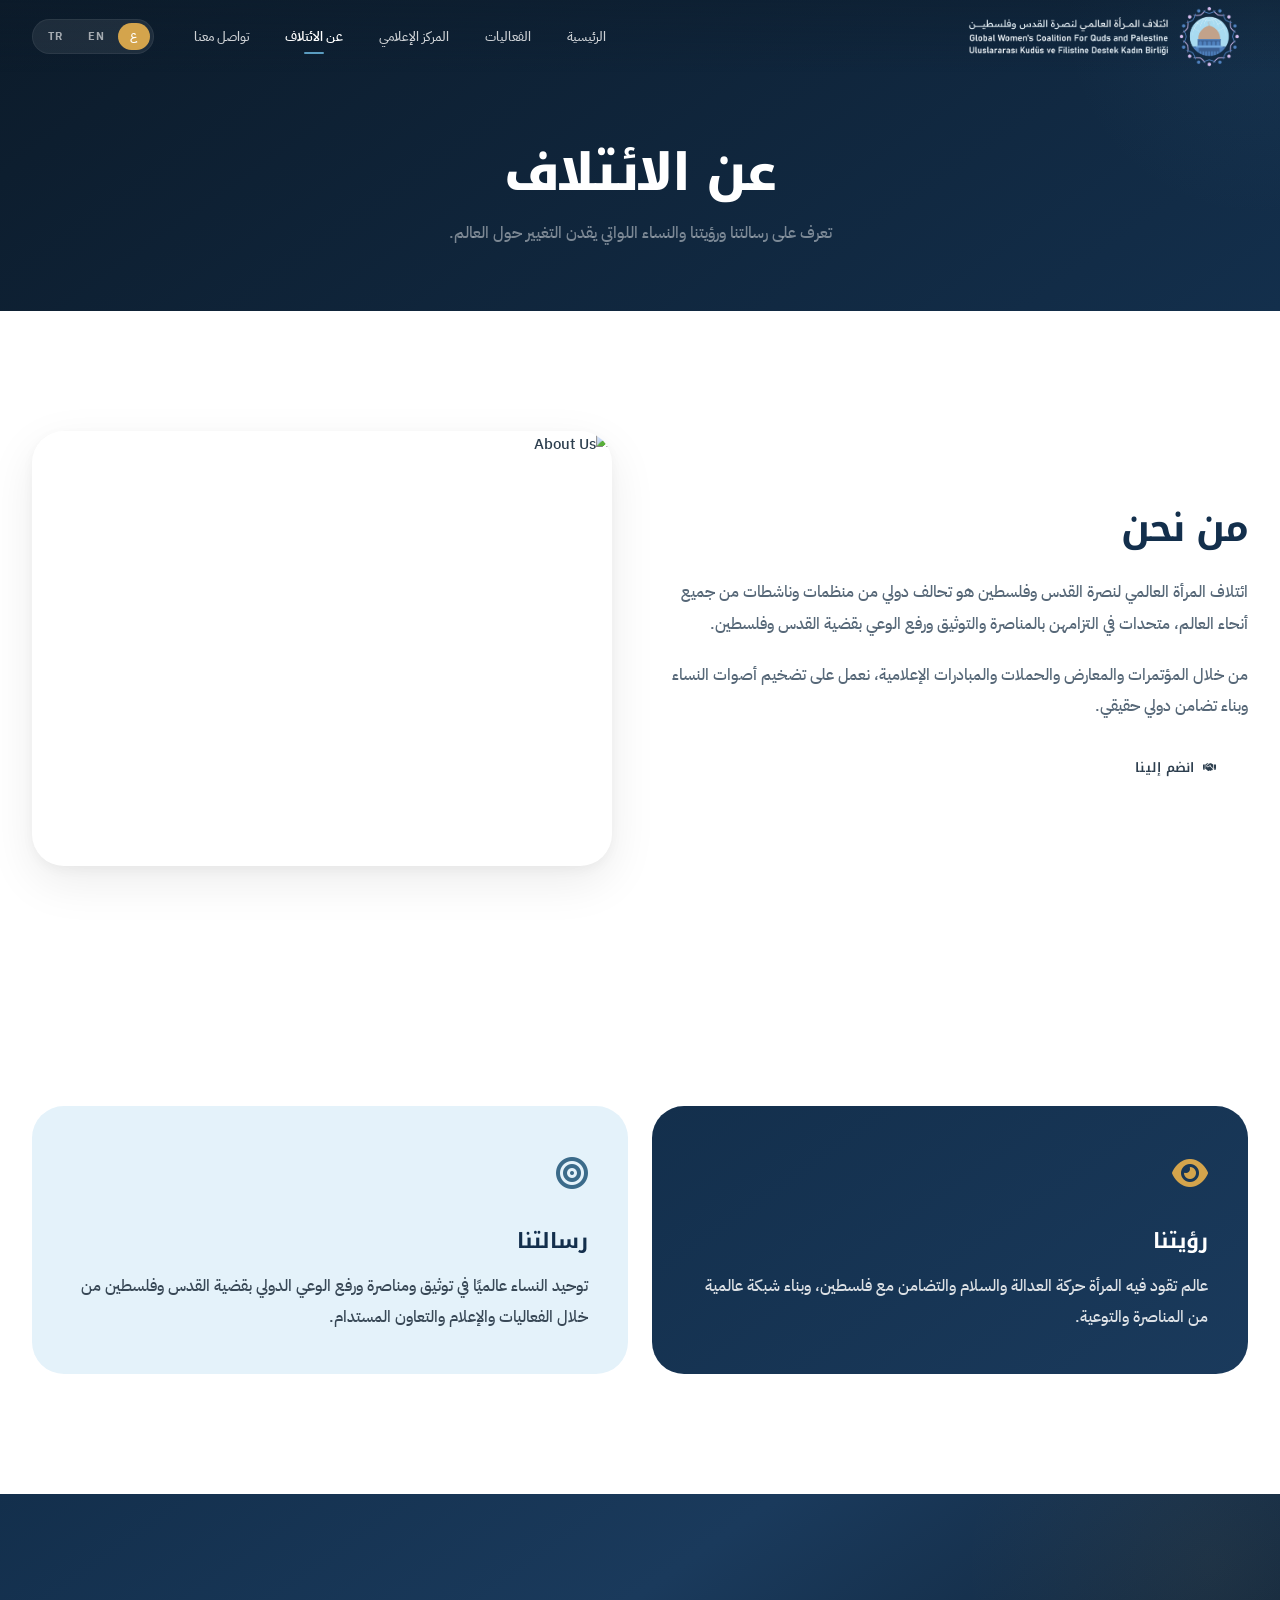
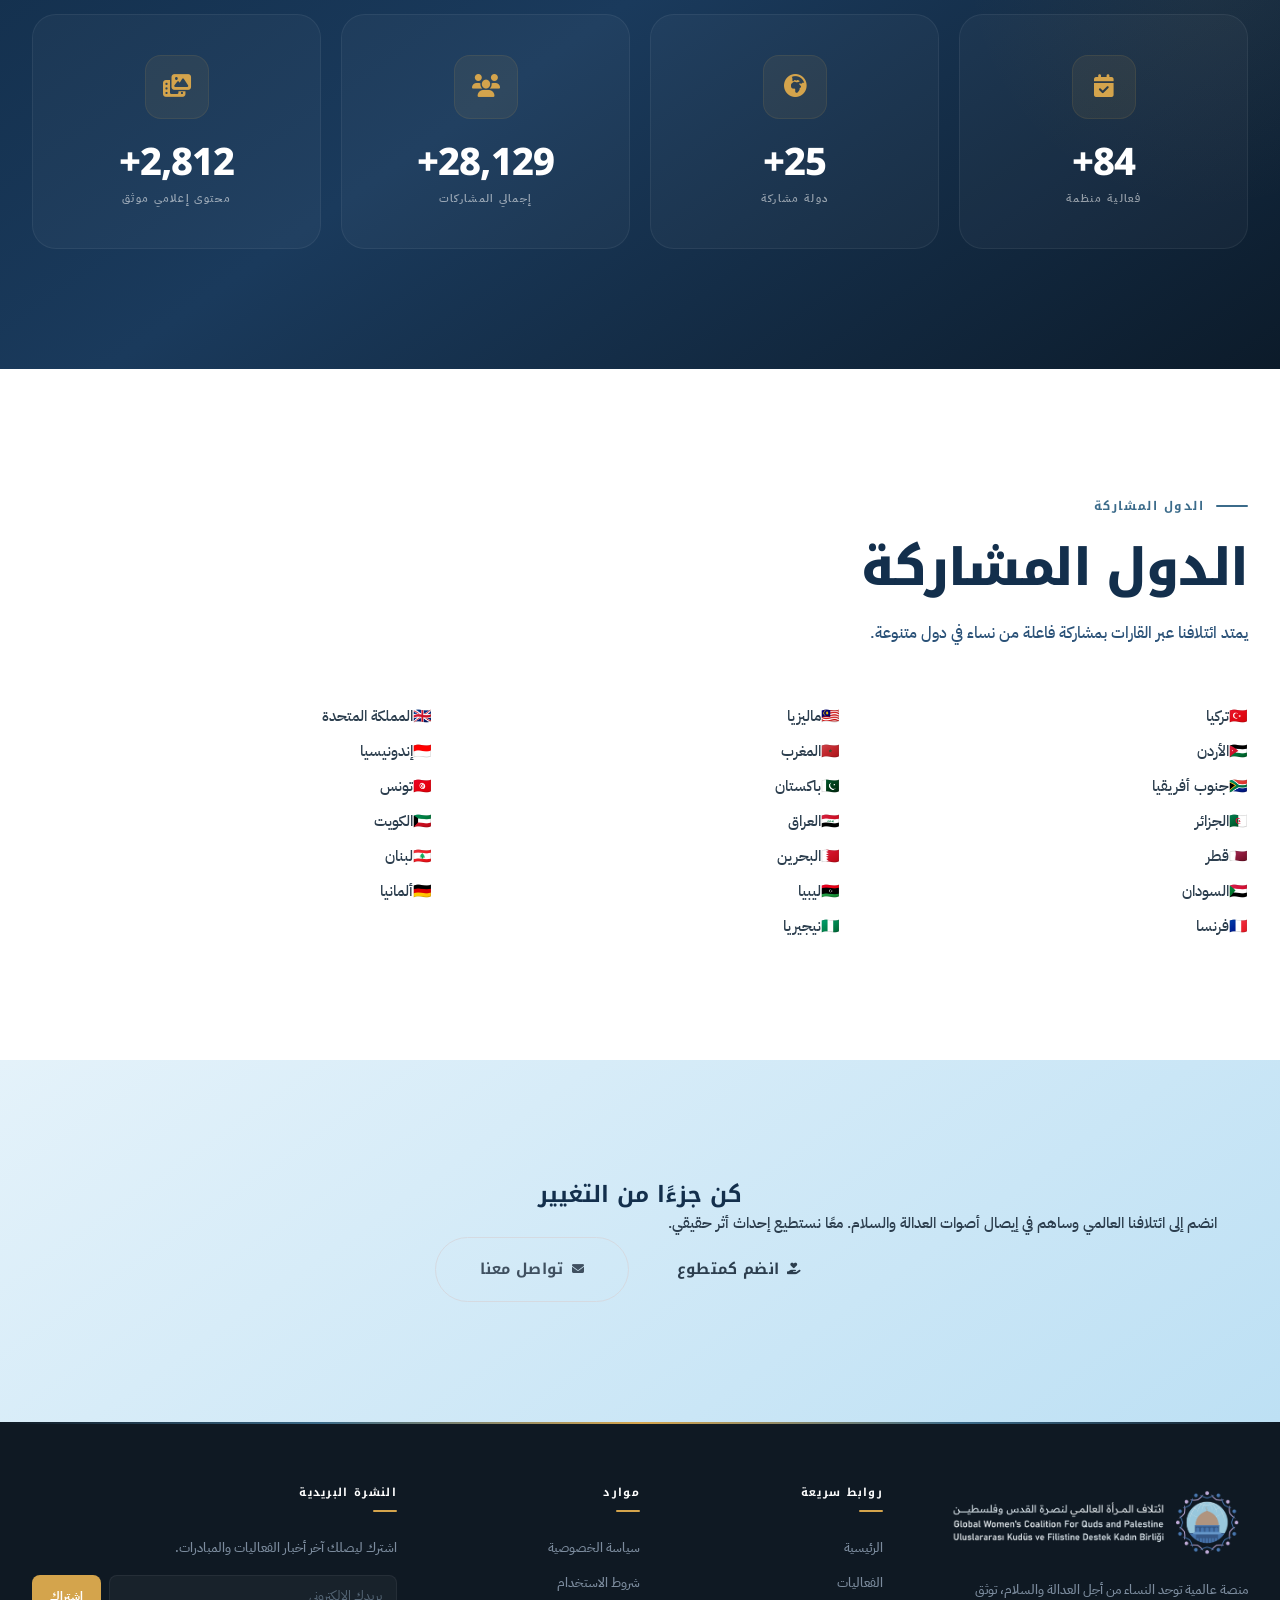
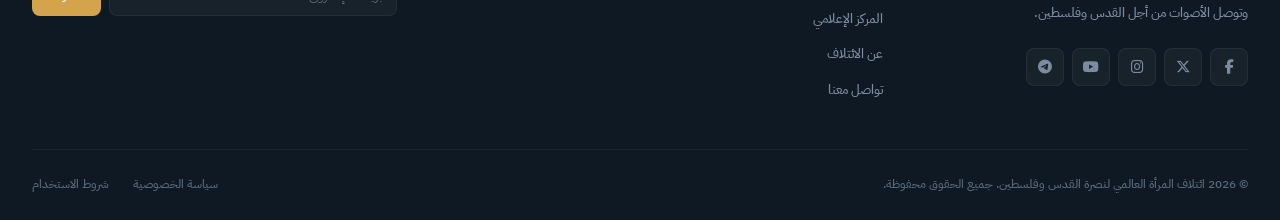
==== commit b5e87683: "Signed-off-by: Eslam abselnasser <96479431+imsemoo@users.noreply.github.com>" ====
--- a/about.html
+++ b/about.html
@@ -10,17 +10,20 @@
 </head>
 <body class="font-ar">
 
-  <!-- HEADER -->
+ <!-- ════════ HEADER ════════ -->
   <header class="header" id="header">
     <div class="header__inner">
-      <a href="index.html" class="header__logo"><img src="images/logo2.png" alt="GWC Logo"></a>
+      <a href="index.html" class="header__logo">
+        <img src="images/logo-white.png" alt="ائتلاف المرأة العالمي" class="header__logo-white">
+        <img src="images/logo2.png" alt="ائتلاف المرأة العالمي" class="header__logo-dark">
+      </a>
       <div class="menu-toggle" id="menuToggle"><span></span><span></span><span></span></div>
       <nav class="header__nav" id="headerNav">
         <ul class="nav__list">
-          <li><a href="index.html" class="nav__link" data-i18n="nav_home">الرئيسية</a></li>
+          <li><a href="index.html" class="nav__link " data-i18n="nav_home">الرئيسية</a></li>
           <li><a href="events.html" class="nav__link" data-i18n="nav_events">الفعاليات</a></li>
           <li><a href="media.html" class="nav__link" data-i18n="nav_media">المركز الإعلامي</a></li>
-          <li><a href="about.html" class="nav__link nav__link--active" data-i18n="nav_about">عن الائتلاف</a></li>
+          <li><a href="about.html" class="nav__link" data-i18n="nav_about">عن الائتلاف</a></li>
           <li><a href="contact.html" class="nav__link" data-i18n="nav_contact">تواصل معنا</a></li>
         </ul>
         <div class="lang-switcher">
@@ -155,18 +158,60 @@
     </div>
   </section>
 
-  <!-- FOOTER -->
+ <!-- ════════ FOOTER — Rich & Branded ════════ -->
   <footer class="footer">
     <div class="container">
       <div class="footer__top">
         <div class="footer__grid">
-          <div class="footer__brand"><img src="images/logo2.png" alt="GWC" class="footer__logo"><p class="footer__desc" data-i18n="footer_desc">منصة عالمية توحد النساء.</p><div class="footer__social"><a href="#" class="footer__social-link"><i class="fab fa-facebook-f"></i></a><a href="#" class="footer__social-link"><i class="fab fa-x-twitter"></i></a><a href="#" class="footer__social-link"><i class="fab fa-instagram"></i></a><a href="#" class="footer__social-link"><i class="fab fa-youtube"></i></a></div></div>
-          <div><h4 class="footer__heading" data-i18n="footer_links">روابط سريعة</h4><div class="footer__links"><a href="index.html" class="footer__link" data-i18n="nav_home">الرئيسية</a><a href="events.html" class="footer__link" data-i18n="nav_events">الفعاليات</a><a href="media.html" class="footer__link" data-i18n="nav_media">المركز الإعلامي</a><a href="about.html" class="footer__link" data-i18n="nav_about">عن الائتلاف</a><a href="contact.html" class="footer__link" data-i18n="nav_contact">تواصل معنا</a></div></div>
-          <div><h4 class="footer__heading" data-i18n="footer_resources">موارد</h4><div class="footer__links"><a href="#" class="footer__link" data-i18n="footer_privacy">سياسة الخصوصية</a><a href="#" class="footer__link" data-i18n="footer_terms">شروط الاستخدام</a></div></div>
-          <div><h4 class="footer__heading" data-i18n="footer_newsletter">النشرة البريدية</h4><p class="footer__desc" data-i18n="footer_newsletter_desc">اشترك ليصلك آخر الأخبار.</p><form class="footer__newsletter-form" onsubmit="event.preventDefault()"><input type="email" class="footer__newsletter-input" placeholder="بريدك الإلكتروني"><button type="submit" class="footer__newsletter-btn" data-i18n="footer_newsletter_btn">اشتراك</button></form></div>
-        </div>
-      </div>
-      <div class="footer__bottom"><p data-i18n="footer_rights">© 2026 ائتلاف المرأة العالمي. جميع الحقوق محفوظة.</p></div>
+          <div class="footer__brand">
+            <img src="images/logo-white.png" alt="GWC" class="footer__logo">
+            <p class="footer__desc" data-i18n="footer_desc">منصة عالمية توحد النساء من أجل العدالة والسلام، توثق وتوصل الأصوات من أجل القدس وفلسطين.</p>
+            <div class="footer__social">
+              <a href="#" class="footer__social-link" aria-label="Facebook"><i class="fab fa-facebook-f"></i></a>
+              <a href="#" class="footer__social-link" aria-label="Twitter"><i class="fab fa-x-twitter"></i></a>
+              <a href="#" class="footer__social-link" aria-label="Instagram"><i class="fab fa-instagram"></i></a>
+              <a href="#" class="footer__social-link" aria-label="YouTube"><i class="fab fa-youtube"></i></a>
+              <a href="#" class="footer__social-link" aria-label="Telegram"><i class="fab fa-telegram-plane"></i></a>
+            </div>
+          </div>
+
+          <div>
+            <h4 class="footer__heading" data-i18n="footer_links">روابط سريعة</h4>
+            <div class="footer__links">
+              <a href="index.html" class="footer__link" data-i18n="nav_home">الرئيسية</a>
+              <a href="events.html" class="footer__link" data-i18n="nav_events">الفعاليات</a>
+              <a href="media.html" class="footer__link" data-i18n="nav_media">المركز الإعلامي</a>
+              <a href="about.html" class="footer__link" data-i18n="nav_about">عن الائتلاف</a>
+              <a href="contact.html" class="footer__link" data-i18n="nav_contact">تواصل معنا</a>
+            </div>
+          </div>
+
+          <div>
+            <h4 class="footer__heading" data-i18n="footer_resources">موارد</h4>
+            <div class="footer__links">
+              <a href="#" class="footer__link" data-i18n="footer_privacy">سياسة الخصوصية</a>
+              <a href="#" class="footer__link" data-i18n="footer_terms">شروط الاستخدام</a>
+            </div>
+          </div>
+
+          <div>
+            <h4 class="footer__heading" data-i18n="footer_newsletter">النشرة البريدية</h4>
+            <p class="footer__desc" data-i18n="footer_newsletter_desc" style="margin-bottom:var(--sp-4);">اشترك ليصلك آخر أخبار الفعاليات والمبادرات.</p>
+            <form class="footer__newsletter-form" onsubmit="event.preventDefault()">
+              <input type="email" class="footer__newsletter-input" data-i18n="footer_newsletter_placeholder" placeholder="بريدك الإلكتروني">
+              <button type="submit" class="footer__newsletter-btn" data-i18n="footer_newsletter_btn">اشتراك</button>
+            </form>
+          </div>
+        </div>
+      </div>
+
+      <div class="footer__bottom">
+        <p data-i18n="footer_rights">© 2026 ائتلاف المرأة العالمي لنصرة القدس وفلسطين. جميع الحقوق محفوظة.</p>
+        <div class="footer__bottom-links">
+          <a href="#" data-i18n="footer_privacy">سياسة الخصوصية</a>
+          <a href="#" data-i18n="footer_terms">شروط الاستخدام</a>
+        </div>
+      </div>
     </div>
   </footer>
 
--- a/css/style.css
+++ b/css/style.css
@@ -1,13 +1,15 @@
 /* ============================================
-   GWC — Premium Design System v2.0
-   "Apple cleanliness + Al Jazeera storytelling"
+   GWC — Premium Design System v3.0
+   Production-ready refinement pass
    ============================================ */
 
-@import url('https://fonts.googleapis.com/css2?family=Inter:wght@300;400;500;600;700;800;900&family=Tajawal:wght@300;400;500;700;800&family=Playfair+Display:ital,wght@0,400;0,700;0,800;1,400;1,700&display=swap');
-
-/* ─── Design Tokens ─── */
+@import url('fonts-local.css');
+
+/* ══════════════════════════════════════════════
+   1. DESIGN TOKENS — Refined & Systematic
+   ══════════════════════════════════════════════ */
 :root {
-  /* Core Palette */
+  /* ── Core Palette ── */
   --midnight: #0C1B2A;
   --navy: #132F4C;
   --deep: #1A3A5C;
@@ -18,116 +20,168 @@
   --frost: #E4F2FA;
   --cloud: #F2F8FC;
 
-  /* Gold System */
+  /* ── Gold (accent — used sparingly) ── */
   --gold: #D4A44C;
   --gold-light: #E8C97E;
   --gold-bright: #F0D99A;
   --gold-dark: #B8863A;
-  --gold-glow: rgba(212, 164, 76, 0.15);
-
-  /* Rose (subtle accent) */
+  --gold-glow: rgba(212, 164, 76, .12);
+
+  /* ── Rose (tertiary — very subtle) ── */
   --rose: #E8A0B4;
   --rose-light: #F5D0DC;
-  --rose-glow: rgba(232, 160, 180, 0.12);
-
-  /* Neutrals */
+  --rose-glow: rgba(232, 160, 180, .08);
+
+  /* ── Neutrals — improved contrast steps ── */
   --white: #FFFFFF;
   --off-white: #FAFBFC;
   --gray-50: #F5F7F9;
-  --gray-100: #EDF0F4;
-  --gray-200: #D8DFE7;
-  --gray-300: #B0BCCA;
-  --gray-400: #8494A7;
-  --gray-500: #5F7285;
-  --gray-600: #475A6B;
-  --gray-700: #344455;
-  --gray-800: #1E2D3D;
+  --gray-100: #EBEEF2;
+  --gray-200: #D5DAE1;
+  --gray-300: #ABB5C2;
+  --gray-400: #7C8C9E;
+  --gray-500: #576878;
+  /* WCAG AA on white for body text */
+  --gray-600: #3F5060;
+  --gray-700: #2C3E4E;
+  /* primary body text — 7.2:1 on white */
+  --gray-800: #1B2B3A;
   --gray-900: #0F1923;
   --black: #060D14;
 
-  /* Semantic */
-  --success: #34B78F;
-  --error: #E05252;
-
-  /* Typography */
-  --font-heading: 'Playfair Display', 'Tajawal', serif;
-  --font-body: 'Inter', 'Tajawal', sans-serif;
-  --font-display: 'Inter', 'Tajawal', sans-serif;
-
-  /* Scale — Major Third (1.25) */
+  /* ── Semantic ── */
+  --success: #2DA87A;
+  --error: #D94444;
+
+  /* ══ TYPOGRAPHY — Proper scale with line-heights ══ */
+  --font-heading: 'Playfair Display', 'Noto Kufi Arabic', serif;
+  --font-body: 'Poppins', 'IBM Plex Sans Arabic', sans-serif;
+  --font-display: 'Poppins', 'IBM Plex Sans Arabic', sans-serif;
+
+  /*
+   * Type scale: Minor Third (1.2) with custom hero sizes
+   * Each step has: size / line-height / letter-spacing
+   */
   --text-xs: 0.75rem;
-  --text-sm: 0.875rem;
-  --text-base: 1rem;
-  --text-md: 1.0625rem;
+  /* 12px */
+  --text-sm: 0.8125rem;
+  /* 13px — refined from 14px for labels */
+  --text-base: 0.9375rem;
+  /* 15px — optimal body for Arabic + Latin */
+  --text-md: 1rem;
+  /* 16px */
   --text-lg: 1.125rem;
-  --text-xl: 1.25rem;
+  /* 18px */
+  --text-xl: 1.3125rem;
+  /* 21px */
   --text-2xl: 1.5rem;
+  /* 24px */
   --text-3xl: 1.875rem;
-  --text-4xl: 2.25rem;
-  --text-5xl: clamp(2.5rem, 4.5vw, 3.5rem);
-  --text-6xl: clamp(3rem, 6vw, 4.5rem);
-  --text-7xl: clamp(3.5rem, 7vw, 5.5rem);
-
-  /* Spacing — 8px grid */
+  /* 30px */
+  --text-4xl: 2.375rem;
+  /* 38px */
+  --text-5xl: clamp(2.5rem, 4vw, 3.25rem);
+  /* 40-52px */
+  --text-6xl: clamp(2.75rem, 5.5vw, 4rem);
+  /* 44-64px */
+  --text-7xl: clamp(3rem, 6.5vw, 5rem);
+  /* 48-80px */
+
+  /* Line-heights per context */
+  --lh-tight: 1.15;
+  /* hero titles, display */
+  --lh-heading: 1.25;
+  /* h2, h3 */
+  --lh-snug: 1.4;
+  /* h4, card titles */
+  --lh-body: 1.75;
+  /* body copy */
+  --lh-loose: 1.9;
+  /* Arabic paragraph text (needs more) */
+
+  /* Letter-spacing */
+  --ls-tight: -0.025em;
+  /* large headings */
+  --ls-normal: 0;
+  --ls-wide: 0.02em;
+  /* buttons, meta */
+  --ls-wider: 0.06em;
+  /* eyebrow, labels */
+  --ls-widest: 0.12em;
+  /* all-caps labels */
+
+  /* ══ SPACING — strict 4px base, 8px rhythm ══ */
+  --sp-0: 0;
   --sp-1: 0.25rem;
-  /* 4 */
+  /*  4px */
   --sp-2: 0.5rem;
-  /* 8 */
+  /*  8px */
   --sp-3: 0.75rem;
-  /* 12 */
+  /* 12px */
   --sp-4: 1rem;
-  /* 16 */
+  /* 16px */
   --sp-5: 1.25rem;
-  /* 20 */
+  /* 20px */
   --sp-6: 1.5rem;
-  /* 24 */
+  /* 24px */
   --sp-8: 2rem;
-  /* 32 */
+  /* 32px */
   --sp-10: 2.5rem;
-  /* 40 */
+  /* 40px */
   --sp-12: 3rem;
-  /* 48 */
+  /* 48px */
+  --sp-14: 3.5rem;
+  /* 56px */
   --sp-16: 4rem;
-  /* 64 */
+  /* 64px */
   --sp-20: 5rem;
-  /* 80 */
+  /* 80px */
   --sp-24: 6rem;
-  /* 96 */
+  /* 96px */
   --sp-32: 8rem;
-  /* 128 */
-
-  /* Radius */
+  /* 128px */
+
+  /* ── Radius ── */
+  --r-xs: 4px;
   --r-sm: 8px;
   --r-md: 12px;
-  --r-lg: 20px;
-  --r-xl: 28px;
-  --r-2xl: 40px;
+  --r-lg: 16px;
+  --r-xl: 24px;
+  --r-2xl: 32px;
   --r-full: 9999px;
 
-  /* Shadows */
+  /* ── Shadows — refined depth scale ── */
   --sh-xs: 0 1px 2px rgba(0, 0, 0, .04);
-  --sh-sm: 0 2px 8px rgba(0, 0, 0, .06);
-  --sh-md: 0 4px 20px rgba(0, 0, 0, .08);
-  --sh-lg: 0 12px 40px rgba(0, 0, 0, .10);
-  --sh-xl: 0 24px 60px rgba(0, 0, 0, .14);
-  --sh-glow: 0 0 60px rgba(90, 156, 192, .12);
-  --sh-gold: 0 4px 30px rgba(212, 164, 76, .25);
-
-  /* Transitions */
+  --sh-sm: 0 1px 4px rgba(0, 0, 0, .04), 0 4px 12px rgba(0, 0, 0, .03);
+  --sh-md: 0 2px 6px rgba(0, 0, 0, .04), 0 8px 24px rgba(0, 0, 0, .06);
+  --sh-lg: 0 4px 12px rgba(0, 0, 0, .04), 0 16px 48px rgba(0, 0, 0, .08);
+  --sh-xl: 0 8px 20px rgba(0, 0, 0, .05), 0 32px 64px rgba(0, 0, 0, .10);
+  --sh-glow: 0 0 40px rgba(90, 156, 192, .10);
+  --sh-gold: 0 4px 20px rgba(212, 164, 76, .20);
+  --sh-blue: 0 4px 20px rgba(59, 107, 138, .18);
+
+  /* ── Blue semantic tokens for consistent usage ── */
+  --blue-glow: rgba(59, 107, 138, .08);
+  --blue-border: rgba(59, 107, 138, .12);
+
+  /* ── Transitions ── */
   --ease-out: cubic-bezier(.25, .46, .45, .94);
   --ease-spring: cubic-bezier(.34, 1.56, .64, 1);
+  --ease-expo: cubic-bezier(.16, 1, .3, 1);
   --t-fast: .15s var(--ease-out);
-  --t-base: .3s var(--ease-out);
-  --t-slow: .5s var(--ease-out);
-  --t-spring: .5s var(--ease-spring);
-
-  /* Layout */
-  --max-w: 1320px;
-  --max-narrow: 900px;
-  --header-h: 80px;
-  --section-py: clamp(80px, 10vw, 140px);
-
-  /* Z-index */
+  --t-base: .25s var(--ease-out);
+  --t-medium: .4s var(--ease-expo);
+  --t-slow: .6s var(--ease-expo);
+
+  /* ── Layout ── */
+  --max-w: 1280px;
+  --max-narrow: 720px;
+  --max-wide: 1440px;
+  --header-h: 72px;
+  --section-py: clamp(80px, 10vw, 120px);
+  --section-py-sm: clamp(56px, 7vw, 80px);
+
+  /* ── Z-index ── */
   --z-base: 1;
   --z-dropdown: 50;
   --z-sticky: 100;
@@ -137,14 +191,21 @@
   --z-lightbox: 500;
 }
 
-/* ─── RTL ─── */
+/* ── RTL font swap ── */
 [dir="rtl"] {
-  --font-body: 'Tajawal', 'Inter', sans-serif;
-  --font-heading: 'Tajawal', 'Playfair Display', serif;
-  --font-display: 'Tajawal', 'Inter', sans-serif;
-}
-
-/* ─── Reset ─── */
+  --font-body: 'IBM Plex Sans Arabic', 'Poppins', sans-serif;
+  --font-heading: 'Noto Kufi Arabic', 'Playfair Display', sans-serif;
+  --font-display: 'Noto Kufi Arabic', 'Poppins', sans-serif;
+  --lh-body: 1.8;
+  --lh-loose: 1.95;
+  --lh-heading: 1.3;
+  --lh-tight: 1.2;
+}
+
+
+/* ══════════════════════════════════════════════
+   2. RESET & BASE — Accessibility-first
+   ══════════════════════════════════════════════ */
 *,
 *::before,
 *::after {
@@ -155,17 +216,22 @@
 
 html {
   scroll-behavior: smooth;
-  -webkit-text-size-adjust: 100%;
+  /* -webkit-text-size-adjust: 100%;
+  text-size-adjust: 100%; */
+  hanging-punctuation: first last;
 }
 
 body {
   font-family: var(--font-body);
   font-size: var(--text-base);
-  line-height: 1.7;
+  font-weight: 500;
+  line-height: var(--lh-body);
   color: var(--gray-700);
   background: var(--white);
   overflow-x: hidden;
   -webkit-font-smoothing: antialiased;
+  -moz-osx-font-smoothing: grayscale;
+  text-rendering: optimizeLegibility;
 }
 
 img {
@@ -177,7 +243,7 @@
 a {
   text-decoration: none;
   color: inherit;
-  transition: var(--t-base);
+  transition: color var(--t-base);
 }
 
 ul,
@@ -190,26 +256,42 @@
   border: none;
   background: none;
   font-family: inherit;
+  font-size: inherit;
 }
 
 input,
 textarea,
 select {
   font-family: inherit;
+  font-size: inherit;
   border: none;
   outline: none;
 }
 
-/* ─── Layout ─── */
+/* Focus ring for accessibility */
+:focus-visible {
+  outline: 2px solid var(--ocean);
+  outline-offset: 3px;
+  border-radius: var(--r-xs);
+}
+
+
+/* ══════════════════════════════════════════════
+   3. LAYOUT
+   ══════════════════════════════════════════════ */
 .container {
   width: 100%;
   max-width: var(--max-w);
-  margin: 0 auto;
-  padding-inline: var(--sp-6);
+  margin-inline: auto;
+  padding-inline: clamp(var(--sp-5), 4vw, var(--sp-8));
 }
 
 .container--narrow {
   max-width: var(--max-narrow);
+}
+
+.container--wide {
+  max-width: var(--max-wide);
 }
 
 .section {
@@ -217,7 +299,10 @@
   position: relative;
 }
 
-/* ─── Typography ─── */
+
+/* ══════════════════════════════════════════════
+   4. TYPOGRAPHY SYSTEM
+   ══════════════════════════════════════════════ */
 h1,
 h2,
 h3,
@@ -226,10 +311,17 @@
 h6 {
   font-family: var(--font-heading);
   font-weight: 700;
-  line-height: 1.2;
-  color: var(--gray-900);
-}
-
+  line-height: var(--lh-heading);
+  color: var(--navy);
+}
+
+p {
+  max-width: 68ch;
+}
+
+/* optimal reading width */
+
+/* ── Eyebrow ── */
 .eyebrow {
   display: inline-flex;
   align-items: center;
@@ -238,35 +330,39 @@
   font-size: var(--text-xs);
   font-weight: 700;
   text-transform: uppercase;
-  letter-spacing: 3px;
-  color: var(--gold-dark);
-  margin-bottom: var(--sp-6);
+  letter-spacing: var(--ls-widest);
+  color: var(--ocean);
+  margin-bottom: var(--sp-5);
 }
 
 .eyebrow::before {
   content: '';
-  width: 40px;
+  width: 32px;
   height: 2px;
-  background: var(--gold);
+  background: var(--ocean);
   border-radius: 2px;
-}
-
+  flex-shrink: 0;
+}
+
+/* ── Section heading ── */
 .section-heading {
   font-size: var(--text-5xl);
   font-weight: 800;
-  margin-bottom: var(--sp-6);
-  letter-spacing: -0.02em;
-}
-
+  line-height: var(--lh-tight);
+  letter-spacing: var(--ls-tight);
+  margin-bottom: var(--sp-5);
+}
+
+/* ── Section description ── */
 .section-desc {
-  font-size: var(--text-lg);
-  color: var(--gray-500);
-  max-width: 560px;
-  line-height: 1.8;
+  font-size: var(--text-md);
+  color: var(--steel);
+  max-width: 52ch;
+  line-height: var(--lh-body);
 }
 
 .section-header {
-  margin-bottom: var(--sp-16);
+  margin-bottom: var(--sp-14);
 }
 
 .section-header--center {
@@ -283,70 +379,83 @@
 
 .section-header--center .eyebrow::after {
   content: '';
-  width: 40px;
+  width: 32px;
   height: 2px;
-  background: var(--gold);
+  background: var(--ocean);
   border-radius: 2px;
-}
-
-/* ─── Buttons ─── */
+  flex-shrink: 0;
+}
+
+
+/* ══════════════════════════════════════════════
+   5. BUTTONS — Refined hierarchy
+   ══════════════════════════════════════════════ */
 .btn {
   display: inline-flex;
   align-items: center;
   justify-content: center;
-  gap: var(--sp-3);
-  padding: 16px 36px;
+  gap: var(--sp-2);
+  padding: 14px 32px;
   font-family: var(--font-display);
   font-weight: 600;
   font-size: var(--text-sm);
+  letter-spacing: var(--ls-wide);
   border-radius: var(--r-full);
   transition: all var(--t-base);
   position: relative;
-  overflow: hidden;
-  letter-spacing: 0.02em;
   white-space: nowrap;
+  cursor: pointer;
 }
 
 .btn i {
-  font-size: 0.85em;
+  font-size: .8em;
   transition: transform var(--t-base);
 }
 
+/* Primary = Gold */
 .btn--gold {
-  background: linear-gradient(135deg, var(--gold), var(--gold-dark));
+  background: linear-gradient(135deg, var(--gold) 0%, var(--gold-dark) 100%);
   color: var(--white);
   box-shadow: var(--sh-gold);
 }
 
 .btn--gold:hover {
-  transform: translateY(-3px);
-  box-shadow: 0 8px 40px rgba(212, 164, 76, .35);
-  filter: brightness(1.08);
-}
-
+  transform: translateY(-2px);
+  box-shadow: 0 6px 28px rgba(212, 164, 76, .30);
+  filter: brightness(1.06);
+}
+
+.btn--gold:active {
+  transform: translateY(0);
+}
+
+/* White (on dark) */
 .btn--white {
   background: var(--white);
   color: var(--navy);
-  box-shadow: 0 2px 12px rgba(0, 0, 0, .08);
+  box-shadow: var(--sh-sm);
 }
 
 .btn--white:hover {
-  transform: translateY(-3px);
-  box-shadow: var(--sh-lg);
-}
-
+  transform: translateY(-2px);
+  box-shadow: var(--sh-md);
+}
+
+/* Outline White (on dark backgrounds) */
 .btn--outline-white {
-  border: 2px solid rgba(255, 255, 255, .35);
-  color: var(--white);
-  backdrop-filter: blur(8px);
+  border: 1.5px solid rgba(255, 255, 255, .4);
+  color: var(--white);
+  backdrop-filter: blur(6px);
+  background: rgba(255, 255, 255, .06);
 }
 
 .btn--outline-white:hover {
-  border-color: var(--white);
-  background: rgba(255, 255, 255, .1);
+  border-color: rgba(255, 255, 255, .8);
+  background: rgba(255, 255, 255, .14);
   transform: translateY(-2px);
 }
 
+/* Dark solid */
 .btn--dark {
   background: var(--navy);
   color: var(--white);
@@ -355,12 +464,13 @@
 .btn--dark:hover {
   background: var(--deep);
   transform: translateY(-2px);
-  box-shadow: var(--sh-lg);
-}
-
+  box-shadow: var(--sh-md);
+}
+
+/* Outline (on light backgrounds) */
 .btn--outline {
-  border: 2px solid var(--gray-200);
-  color: var(--gray-700);
+  border: 1.5px solid var(--gray-200);
+  color: var(--gray-600);
 }
 
 .btn--outline:hover {
@@ -369,26 +479,22 @@
   transform: translateY(-2px);
 }
 
+/* Sizes */
 .btn--lg {
-  padding: 20px 48px;
+  padding: 18px 44px;
   font-size: var(--text-base);
+  font-weight: 700;
 }
 
 .btn--sm {
-  padding: 10px 24px;
+  padding: 10px 22px;
   font-size: var(--text-xs);
 }
 
-.btn--icon-circle {
-  width: 56px;
-  height: 56px;
-  padding: 0;
-  border-radius: 50%;
-}
-
-/* ════════════════════════════════════════════
-   HEADER — Floating Glass Morphism
-   ════════════════════════════════════════════ */
+
+/* ══════════════════════════════════════════════
+   6. HEADER — Glass morphism with proper states
+   ══════════════════════════════════════════════ */
 .header {
   position: fixed;
   top: 0;
@@ -396,15 +502,18 @@
   right: 0;
   height: var(--header-h);
   z-index: var(--z-header);
-  transition: all .4s var(--ease-out);
-}
-
+  transition: all .4s var(--ease-expo);
+  background: linear-gradient(180deg, rgba(12, 27, 42, .35) 0%, transparent 100%);
+}
+
+/* Scrolled state */
 .header--scrolled {
   background: rgba(255, 255, 255, .92);
-  backdrop-filter: blur(24px) saturate(1.6);
-  -webkit-backdrop-filter: blur(24px) saturate(1.6);
-  box-shadow: 0 1px 0 rgba(0, 0, 0, .06), var(--sh-sm);
-  height: 68px;
+  backdrop-filter: blur(20px) saturate(1.4);
+  -webkit-backdrop-filter: blur(20px) saturate(1.4);
+  border-bottom: 1px solid var(--blue-border);
+  box-shadow: 0 1px 0 rgba(0, 0, 0, .04), 0 4px 16px rgba(0, 0, 0, .04);
+  height: 64px;
 }
 
 .header__inner {
@@ -413,10 +522,11 @@
   justify-content: space-between;
   height: 100%;
   max-width: var(--max-w);
-  margin: 0 auto;
-  padding-inline: var(--sp-6);
-}
-
+  margin-inline: auto;
+  padding-inline: clamp(var(--sp-5), 4vw, var(--sp-8));
+}
+
+/* Logo — FIXED: was 110px which is way too tall */
 .header__logo {
   display: flex;
   align-items: center;
@@ -424,46 +534,61 @@
 }
 
 .header__logo img {
-  height: 110px;
-  transition: var(--t-base);
+  height: 68px;
+  width: auto;
+  transition: height .3s var(--ease-expo);
+}
+
+.header__logo-dark {
+  display: none;
+}
+
+.header--scrolled .header__logo-white {
+  display: none;
+}
+
+.header--scrolled .header__logo-dark {
+  display: block;
 }
 
 .header--scrolled .header__logo img {
-  height: 100px;
+  height: 68px;
 }
 
 .header__nav {
   display: flex;
   align-items: center;
-  gap: var(--sp-8);
+  gap: var(--sp-6);
 }
 
 .nav__list {
   display: flex;
   align-items: center;
-  gap: 0;
+  gap: var(--sp-1);
 }
 
 .nav__link {
-  padding: 8px 18px;
+  padding: 8px 16px;
   font-weight: 500;
   font-size: var(--text-sm);
-  color: rgba(255, 255, 255, .85);
-  border-radius: var(--r-full);
-  transition: var(--t-base);
+  color: rgba(255, 255, 255, .8);
+  border-radius: var(--r-sm);
+  transition: all var(--t-base);
   position: relative;
 }
 
 .header--scrolled .nav__link {
-  color: var(--gray-600);
+  color: var(--gray-500);
 }
 
 .nav__link:hover {
   color: var(--white);
+  background: rgba(255, 255, 255, .06);
 }
 
 .header--scrolled .nav__link:hover {
   color: var(--navy);
+  background: var(--gray-50);
 }
 
 .nav__link--active {
@@ -475,45 +600,50 @@
   color: var(--navy) !important;
 }
 
+/* Active indicator — ocean underline (blue identity in nav) */
 .nav__link::after {
   content: '';
   position: absolute;
-  bottom: 2px;
+  bottom: 0;
   left: 50%;
   transform: translateX(-50%);
   width: 0;
   height: 2px;
-  background: var(--gold);
+  background: var(--sky);
   border-radius: 2px;
-  transition: var(--t-base);
+  transition: width var(--t-base);
+}
+.header--scrolled .nav__link::after {
+  background: var(--ocean);
 }
 
 .nav__link--active::after,
 .nav__link:hover::after {
-  width: 24px;
-}
-
-/* Language */
+  width: 20px;
+}
+
+/* Language switcher */
 .lang-switcher {
   display: flex;
   gap: 2px;
   padding: 3px;
-  background: rgba(255, 255, 255, .1);
+  background: rgba(255, 255, 255, .08);
   border-radius: var(--r-full);
-  backdrop-filter: blur(10px);
+  border: 1px solid rgba(255, 255, 255, .06);
 }
 
 .header--scrolled .lang-switcher {
   background: var(--gray-50);
+  border-color: var(--gray-100);
 }
 
 .lang-btn {
-  padding: 6px 14px;
-  font-size: var(--text-xs);
+  padding: 5px 12px;
+  font-size: 11px;
   font-weight: 700;
-  color: rgba(255, 255, 255, .7);
+  color: rgba(255, 255, 255, .6);
   border-radius: var(--r-full);
-  transition: var(--t-base);
+  transition: all var(--t-base);
   text-transform: uppercase;
   letter-spacing: 0.5px;
 }
@@ -527,14 +657,24 @@
   color: var(--white) !important;
 }
 
-/* Mobile */
+.lang-btn:hover:not(.lang-btn--active) {
+  color: rgba(255, 255, 255, .9);
+}
+
+.header--scrolled .lang-btn:hover:not(.lang-btn--active) {
+  color: var(--gray-700);
+  background: var(--gray-100);
+}
+
+/* Mobile toggle */
 .menu-toggle {
   display: none;
   flex-direction: column;
-  gap: 6px;
-  width: 26px;
+  gap: 5px;
+  width: 24px;
   z-index: 10;
   cursor: pointer;
+  padding: 4px;
 }
 
 .menu-toggle span {
@@ -542,8 +682,8 @@
   width: 100%;
   height: 2px;
   background: var(--white);
-  border-radius: 4px;
-  transition: var(--t-base);
+  border-radius: 2px;
+  transition: all .3s var(--ease-expo);
   transform-origin: center;
 }
 
@@ -552,7 +692,7 @@
 }
 
 .menu-toggle.active span:nth-child(1) {
-  transform: rotate(45deg) translate(6px, 6px);
+  transform: rotate(45deg) translate(5px, 5px);
 }
 
 .menu-toggle.active span:nth-child(2) {
@@ -561,12 +701,13 @@
 }
 
 .menu-toggle.active span:nth-child(3) {
-  transform: rotate(-45deg) translate(6px, -6px);
-}
-
-/* ════════════════════════════════════════════
-   HERO — Cinematic Full-screen
-   ════════════════════════════════════════════ */
+  transform: rotate(-45deg) translate(5px, -5px);
+}
+
+
+/* ══════════════════════════════════════════════
+   7. HERO — Cinematic with proper hierarchy
+   ══════════════════════════════════════════════ */
 .hero {
   position: relative;
   min-height: 100vh;
@@ -588,64 +729,56 @@
   width: 100%;
   height: 100%;
   object-fit: cover;
-  filter: brightness(.35) saturate(1.1);
-}
-
+  filter: brightness(.38) saturate(1.15);
+}
+
+/* Clean 2-layer gradient — readable text without killing the image */
 .hero__gradient {
   position: absolute;
   inset: 0;
   z-index: 2;
   background:
-    linear-gradient(180deg, rgba(12, 27, 42, .6) 0%, transparent 30%),
-    linear-gradient(180deg, transparent 50%, rgba(12, 27, 42, .95) 100%),
-    linear-gradient(90deg, rgba(12, 27, 42, .7) 0%, transparent 60%);
-}
-
-/* Cinematic bars */
-.hero__vignette {
-  position: absolute;
-  inset: 0;
-  z-index: 3;
-  box-shadow: inset 0 0 200px 60px rgba(0, 0, 0, .3);
-  pointer-events: none;
-}
-
-/* Floating orbs */
+    linear-gradient(180deg, rgba(12, 27, 42, .4) 0%, transparent 40%),
+    linear-gradient(180deg, transparent 50%, rgba(12, 27, 42, .92) 100%);
+}
+
+/* Atmospheric orbs */
 .hero__orb {
   position: absolute;
   border-radius: 50%;
-  filter: blur(80px);
-  opacity: .25;
+  filter: blur(100px);
   z-index: 2;
-  animation: orb-float 20s ease-in-out infinite alternate;
+  animation: orb-float 25s ease-in-out infinite alternate;
+  will-change: transform;
 }
 
 .hero__orb--1 {
-  width: 500px;
-  height: 500px;
+  width: 450px;
+  height: 450px;
   background: var(--ocean);
   top: -15%;
-  right: -10%;
+  right: -8%;
+  opacity: .2;
 }
 
 .hero__orb--2 {
-  width: 350px;
-  height: 350px;
+  width: 300px;
+  height: 300px;
   background: var(--gold);
-  bottom: -10%;
+  bottom: -8%;
   left: 5%;
-  animation-delay: -7s;
-  opacity: .15;
+  opacity: .1;
+  animation-delay: -8s;
 }
 
 .hero__orb--3 {
-  width: 200px;
-  height: 200px;
+  width: 180px;
+  height: 180px;
   background: var(--rose);
   top: 40%;
-  right: 30%;
-  animation-delay: -14s;
-  opacity: .1;
+  right: 28%;
+  opacity: .06;
+  animation-delay: -15s;
 }
 
 @keyframes orb-float {
@@ -654,46 +787,45 @@
   }
 
   50% {
-    transform: translate(40px, -30px) scale(1.1);
+    transform: translate(30px, -25px) scale(1.08);
   }
 
   100% {
-    transform: translate(-20px, 20px) scale(.95);
-  }
-}
-
+    transform: translate(-15px, 15px) scale(.95);
+  }
+}
+
+/* Content */
 .hero__content {
   position: relative;
   z-index: 5;
-  max-width: 990px;
-  padding-block: 160px 100px;
+  max-width: 880px;
+  padding-block: 140px 180px;
 }
 
 .hero__badge {
   display: inline-flex;
   align-items: center;
   gap: var(--sp-3);
-  padding: 10px 24px;
-  background: rgba(212, 164, 76, .12);
-  border: 1px solid rgba(212, 164, 76, .25);
+  padding: 8px 20px;
+  background: rgba(212, 164, 76, .1);
+  border: 1px solid rgba(212, 164, 76, .18);
   border-radius: var(--r-full);
   color: var(--gold-light);
-  font-size: var(--text-sm);
+  font-size: var(--text-xs);
   font-weight: 500;
-  backdrop-filter: blur(12px);
-  margin-bottom: var(--sp-10);
-}
-
-.hero__badge i {
-  font-size: .9em;
+  letter-spacing: var(--ls-wide);
+  backdrop-filter: blur(8px);
+  margin-bottom: var(--sp-8);
 }
 
 .hero__badge-dot {
-  width: 8px;
-  height: 8px;
+  width: 7px;
+  height: 7px;
   border-radius: 50%;
   background: var(--gold);
-  animation: pulse-dot 2s ease-in-out infinite;
+  animation: pulse-dot 2.5s ease-in-out infinite;
+  flex-shrink: 0;
 }
 
 @keyframes pulse-dot {
@@ -705,35 +837,36 @@
   }
 
   50% {
-    opacity: .5;
-    transform: scale(.7);
-  }
-}
-
+    opacity: .4;
+    transform: scale(.6);
+  }
+}
+
+/* HERO TITLE — the most important typographic moment */
 .hero__title {
   font-family: var(--font-heading);
-  font-size: var(--text-6xl);
+  font-size: var(--text-7xl);
   font-weight: 800;
   color: var(--white);
-  line-height: 1.08;
+  line-height: var(--lh-tight);
+  letter-spacing: var(--ls-tight);
   margin-bottom: var(--sp-8);
-  letter-spacing: -0.03em;
 }
 
 .hero__title em {
   font-style: normal;
-  background: linear-gradient(135deg, var(--gold-light), var(--gold));
+  background: linear-gradient(135deg, var(--gold-light) 0%, var(--gold) 100%);
   -webkit-background-clip: text;
   -webkit-text-fill-color: transparent;
   background-clip: text;
 }
 
 .hero__desc {
-  font-size: var(--text-xl);
-  color: rgba(255, 255, 255, .65);
-  line-height: 1.9;
-  margin-bottom: var(--sp-12);
-  max-width: 600px;
+  font-size: var(--text-lg);
+  color: rgba(255, 255, 255, .72);
+  line-height: var(--lh-loose);
+  margin-bottom: var(--sp-10);
+  max-width: 560px;
 }
 
 .hero__actions {
@@ -742,30 +875,30 @@
   gap: var(--sp-4);
 }
 
-/* Stats strip */
+/* Stats strip at bottom */
 .hero__stats-strip {
   position: absolute;
   bottom: 0;
   left: 0;
   right: 0;
   z-index: 5;
-  background: rgba(12, 27, 42, .5);
-  backdrop-filter: blur(24px);
-  border-top: 1px solid rgba(255, 255, 255, .06);
+  background: rgba(12, 27, 42, .45);
+  backdrop-filter: blur(20px);
+  border-top: 1px solid rgba(255, 255, 255, .05);
 }
 
 .hero__stats-inner {
   display: grid;
   grid-template-columns: repeat(4, 1fr);
   max-width: var(--max-w);
-  margin: 0 auto;
-  padding-inline: var(--sp-6);
+  margin-inline: auto;
+  padding-inline: clamp(var(--sp-5), 4vw, var(--sp-8));
 }
 
 .hero__stat {
-  padding: var(--sp-8) var(--sp-6);
+  padding: var(--sp-6) var(--sp-4);
   text-align: center;
-  border-inline-end: 1px solid rgba(255, 255, 255, .06);
+  border-inline-end: 1px solid rgba(255, 255, 255, .05);
 }
 
 .hero__stat:last-child {
@@ -774,25 +907,26 @@
 
 .hero__stat-number {
   font-family: var(--font-display);
-  font-size: var(--text-4xl);
+  font-size: var(--text-3xl);
   font-weight: 800;
   color: var(--gold-light);
   line-height: 1;
-  margin-bottom: var(--sp-2);
+  margin-bottom: var(--sp-1);
+  letter-spacing: var(--ls-tight);
 }
 
 .hero__stat-label {
-  font-size: var(--text-sm);
-  color: rgba(255, 255, 255, .45);
-  font-weight: 500;
+  font-size: 11px;
+  color: rgba(255, 255, 255, .55);
+  font-weight: 600;
   text-transform: uppercase;
-  letter-spacing: 1px;
+  letter-spacing: var(--ls-widest);
 }
 
 /* Scroll cue */
 .hero__scroll {
   position: absolute;
-  bottom: 100px;
+  bottom: 90px;
   left: 50%;
   transform: translateX(-50%);
   z-index: 5;
@@ -800,84 +934,90 @@
   flex-direction: column;
   align-items: center;
   gap: var(--sp-3);
-  color: rgba(255, 255, 255, .35);
-  font-size: var(--text-xs);
+  color: rgba(255, 255, 255, .28);
+  font-size: 10px;
   text-transform: uppercase;
-  letter-spacing: 2px;
+  letter-spacing: var(--ls-widest);
+  font-weight: 600;
 }
 
 .hero__scroll-line {
   width: 1px;
-  height: 50px;
+  height: 44px;
   position: relative;
   overflow: hidden;
-  background: rgba(255, 255, 255, .1);
+  background: rgba(255, 255, 255, .08);
 }
 
 .hero__scroll-line::after {
   content: '';
   position: absolute;
-  top: -100%;
+  top: -50%;
   left: 0;
   width: 100%;
   height: 50%;
   background: var(--gold);
-  animation: scroll-line 2s ease-in-out infinite;
+  animation: scroll-line 2.2s ease-in-out infinite;
 }
 
 @keyframes scroll-line {
   0% {
-    top: -50%
+    top: -50%;
   }
 
   100% {
-    top: 150%
-  }
-}
-
-/* ════════════════════════════════════════════
-   EVENTS — Storytelling Cards
-   ════════════════════════════════════════════ */
+    top: 150%;
+  }
+}
+
+
+/* ══════════════════════════════════════════════
+   8. CARD SYSTEM — Unified design language
+   ══════════════════════════════════════════════ */
+
+/* ── Events Section ── */
 .events-section {
-  background: var(--off-white);
-}
-
-/* Asymmetric layout: 1 large + 2 stacked */
+  background: var(--cloud);
+}
+
+/* Asymmetric showcase */
 .events-showcase {
   display: grid;
-  grid-template-columns: 1.2fr 1fr;
+  grid-template-columns: 1.15fr 1fr;
   grid-template-rows: auto auto;
-  gap: var(--sp-6);
-}
-
+  gap: var(--sp-5);
+}
+
+/* Base event card */
 .event-story {
   position: relative;
   border-radius: var(--r-xl);
   overflow: hidden;
   background: var(--white);
-  transition: all .5s var(--ease-out);
-  cursor: pointer;
+  transition: transform .4s var(--ease-expo), box-shadow .4s var(--ease-expo), border-color .4s var(--ease-expo);
   border: 1px solid var(--gray-100);
 }
 
 .event-story:hover {
   transform: translateY(-6px);
-  box-shadow: var(--sh-xl);
-  border-color: transparent;
-}
-
+  box-shadow: var(--sh-lg);
+  border-color: rgba(59, 107, 138, .18);
+}
+
+/* Hero card variant */
 .event-story--hero {
   grid-row: span 2;
-  min-height: 560px;
+  min-height: 520px;
 }
 
 .event-story--hero .event-story__image {
   height: 100%;
 }
 
+/* Card image */
 .event-story__image {
   position: relative;
-  height: 260px;
+  height: 240px;
   overflow: hidden;
 }
 
@@ -885,95 +1025,97 @@
   width: 100%;
   height: 100%;
   object-fit: cover;
-  transition: transform .7s var(--ease-out);
+  transition: transform .6s var(--ease-expo);
 }
 
 .event-story:hover .event-story__image img {
-  transform: scale(1.06);
+  transform: scale(1.04);
 }
 
 .event-story__image-overlay {
   position: absolute;
   inset: 0;
-  background: linear-gradient(180deg, transparent 30%, rgba(12, 27, 42, .85) 100%);
-  transition: var(--t-base);
+  background: linear-gradient(180deg, transparent 35%, rgba(12, 27, 42, .8) 100%);
+  transition: opacity var(--t-base);
 }
 
 .event-story:hover .event-story__image-overlay {
-  background: linear-gradient(180deg, transparent 20%, rgba(12, 27, 42, .9) 100%);
-}
-
+  opacity: .9;
+}
+
+/* Tag badge */
 .event-story__tag {
   position: absolute;
-  top: var(--sp-5);
-  left: var(--sp-5);
-  padding: 6px 16px;
+  top: var(--sp-4);
+  left: var(--sp-4);
+  padding: 5px 14px;
   background: var(--gold);
   color: var(--white);
-  font-size: var(--text-xs);
+  font-size: 11px;
   font-weight: 700;
   border-radius: var(--r-full);
   text-transform: uppercase;
-  letter-spacing: 1px;
-  box-shadow: 0 2px 12px rgba(212, 164, 76, .3);
+  letter-spacing: var(--ls-wider);
+  box-shadow: 0 2px 8px rgba(212, 164, 76, .25);
 }
 
 [dir="rtl"] .event-story__tag {
   left: auto;
-  right: var(--sp-5);
-}
-
+  right: var(--sp-4);
+}
+
+/* Date chip */
 .event-story__date-chip {
   position: absolute;
-  top: var(--sp-5);
-  right: var(--sp-5);
+  top: var(--sp-4);
+  right: var(--sp-4);
   background: var(--white);
-  border-radius: var(--r-md);
-  padding: var(--sp-3) var(--sp-4);
+  border-radius: var(--r-sm);
+  padding: var(--sp-2) var(--sp-3);
   text-align: center;
-  box-shadow: var(--sh-md);
+  box-shadow: var(--sh-sm);
+  line-height: 1;
 }
 
 [dir="rtl"] .event-story__date-chip {
   right: auto;
-  left: var(--sp-5);
+  left: var(--sp-4);
 }
 
 .event-story__date-chip .day {
   display: block;
   font-family: var(--font-display);
-  font-size: var(--text-2xl);
+  font-size: var(--text-xl);
   font-weight: 800;
   color: var(--navy);
-  line-height: 1;
 }
 
 .event-story__date-chip .month {
-  font-size: var(--text-xs);
+  font-size: 10px;
   font-weight: 700;
   color: var(--gold-dark);
   text-transform: uppercase;
-  letter-spacing: 1px;
-}
-
-/* Hero card: content overlaid on image */
+  letter-spacing: var(--ls-wider);
+}
+
+/* Hero card: overlaid body */
 .event-story--hero .event-story__body {
   position: absolute;
   bottom: 0;
   left: 0;
   right: 0;
-  padding: var(--sp-10);
+  padding: var(--sp-8);
   color: var(--white);
   z-index: 2;
 }
 
 .event-story--hero .event-story__title {
   color: var(--white);
-  font-size: var(--text-3xl);
+  font-size: var(--text-2xl);
 }
 
 .event-story--hero .event-story__meta-item {
-  color: rgba(255, 255, 255, .6);
+  color: rgba(255, 255, 255, .55);
 }
 
 .event-story--hero .event-story__meta-item i {
@@ -984,16 +1126,17 @@
   color: var(--gold-light);
 }
 
+/* Card body */
 .event-story__body {
-  padding: var(--sp-8);
+  padding: var(--sp-6);
 }
 
 .event-story__title {
   font-family: var(--font-heading);
-  font-size: var(--text-xl);
+  font-size: var(--text-lg);
   font-weight: 700;
-  margin-bottom: var(--sp-4);
-  line-height: 1.35;
+  line-height: var(--lh-snug);
+  margin-bottom: var(--sp-3);
   display: -webkit-box;
   -webkit-line-clamp: 2;
   -webkit-box-orient: vertical;
@@ -1008,27 +1151,27 @@
   display: flex;
   flex-wrap: wrap;
   gap: var(--sp-4);
-  margin-bottom: var(--sp-6);
+  margin-bottom: var(--sp-5);
 }
 
 .event-story__meta-item {
   display: flex;
   align-items: center;
   gap: var(--sp-2);
-  font-size: var(--text-sm);
+  font-size: var(--text-xs);
   color: var(--gray-400);
 }
 
 .event-story__meta-item i {
   color: var(--ocean);
-  font-size: .85em;
+  font-size: .8em;
 }
 
 .event-story__footer {
   display: flex;
   align-items: center;
   justify-content: space-between;
-  padding-top: var(--sp-5);
+  padding-top: var(--sp-4);
   border-top: 1px solid var(--gray-100);
 }
 
@@ -1036,7 +1179,7 @@
   display: flex;
   align-items: center;
   gap: var(--sp-2);
-  font-size: var(--text-sm);
+  font-size: var(--text-xs);
   color: var(--gray-400);
 }
 
@@ -1048,32 +1191,34 @@
   display: inline-flex;
   align-items: center;
   gap: var(--sp-2);
-  font-size: var(--text-sm);
+  font-size: var(--text-xs);
   font-weight: 600;
   color: var(--navy);
+  letter-spacing: var(--ls-wide);
 }
 
 .event-story__link i {
+  font-size: .75em;
   transition: transform var(--t-base);
-  font-size: .8em;
 }
 
 .event-story:hover .event-story__link i {
-  transform: translateX(4px);
+  transform: translateX(3px);
 }
 
 [dir="rtl"] .event-story:hover .event-story__link i {
-  transform: translateX(-4px);
+  transform: translateX(-3px);
 }
 
 .events-cta {
   text-align: center;
-  margin-top: var(--sp-16);
-}
-
-/* ════════════════════════════════════════════
-   MEDIA — Dominant Feature + Broken Grid
-   ════════════════════════════════════════════ */
+  margin-top: var(--sp-14);
+}
+
+
+/* ══════════════════════════════════════════════
+   9. MEDIA SECTION — Dark cinematic
+   ══════════════════════════════════════════════ */
 .media-section {
   background: var(--midnight);
   color: var(--white);
@@ -1085,7 +1230,7 @@
 }
 
 .media-section .section-desc {
-  color: rgba(255, 255, 255, .5);
+  color: rgba(255, 255, 255, .58);
 }
 
 .media-section .eyebrow {
@@ -1094,15 +1239,15 @@
 
 .media-section .eyebrow::before,
 .media-section .eyebrow::after {
-  background: var(--gold);
-  opacity: .5;
-}
-
+  background: rgba(212, 164, 76, .4);
+}
+
+/* Mosaic grid — featured card dominates */
 .media-mosaic {
   display: grid;
-  grid-template-columns: 1.6fr 1fr;
-  grid-template-rows: 340px 200px;
-  gap: var(--sp-5);
+  grid-template-columns: 1.4fr 1fr 1fr;
+  grid-template-rows: 220px 220px;
+  gap: var(--sp-4);
 }
 
 .media-card {
@@ -1110,22 +1255,23 @@
   border-radius: var(--r-lg);
   overflow: hidden;
   cursor: pointer;
-  transition: var(--t-base);
+  transition: transform .4s var(--ease-expo), box-shadow .4s var(--ease-expo);
 }
 
 .media-card:hover {
   transform: translateY(-4px);
+  box-shadow: 0 12px 40px rgba(0, 0, 0, .25);
 }
 
 .media-card img {
   width: 100%;
   height: 100%;
   object-fit: cover;
-  transition: transform .6s var(--ease-out);
+  transition: transform .6s var(--ease-expo);
 }
 
 .media-card:hover img {
-  transform: scale(1.05);
+  transform: scale(1.04);
 }
 
 .media-card--featured {
@@ -1135,16 +1281,16 @@
 .media-card__overlay {
   position: absolute;
   inset: 0;
-  background: linear-gradient(180deg, transparent 40%, rgba(12, 27, 42, .85) 100%);
+  background: linear-gradient(180deg, transparent 45%, rgba(12, 27, 42, .82) 100%);
   display: flex;
   flex-direction: column;
   justify-content: flex-end;
-  padding: var(--sp-8);
-  transition: var(--t-base);
+  padding: var(--sp-6);
+  transition: background var(--t-medium);
 }
 
 .media-card:hover .media-card__overlay {
-  background: linear-gradient(180deg, rgba(12, 27, 42, .15) 0%, rgba(12, 27, 42, .9) 100%);
+  background: linear-gradient(180deg, rgba(12, 27, 42, .1) 0%, rgba(12, 27, 42, .88) 100%);
 }
 
 .media-card__play {
@@ -1152,72 +1298,84 @@
   top: 50%;
   left: 50%;
   transform: translate(-50%, -50%);
-  width: 72px;
-  height: 72px;
-  background: rgba(255, 255, 255, .95);
+  width: 64px;
+  height: 64px;
+  background: rgba(255, 255, 255, .92);
   border-radius: 50%;
   display: flex;
   align-items: center;
   justify-content: center;
-  box-shadow: 0 8px 30px rgba(0, 0, 0, .2);
-  transition: var(--t-spring);
+  box-shadow: 0 4px 24px rgba(0, 0, 0, .15);
+  transition: transform .4s var(--ease-spring);
 }
 
 .media-card__play i {
   color: var(--navy);
-  font-size: 1.3rem;
-  margin-left: 3px;
-}
-
-[dir="rtl"] .media-card__play i {
-  margin-left: 0;
-  margin-right: 3px;
+  font-size: 1.2rem;
+  margin-inline-start: 3px;
 }
 
 .media-card:hover .media-card__play {
-  transform: translate(-50%, -50%) scale(1.12);
+  transform: translate(-50%, -50%) scale(1.08);
 }
 
 .media-card__badge {
   position: absolute;
-  top: var(--sp-4);
-  left: var(--sp-4);
-  padding: 5px 14px;
-  background: rgba(212, 164, 76, .9);
-  color: var(--white);
-  font-size: var(--text-xs);
+  top: var(--sp-3);
+  left: var(--sp-3);
+  padding: 4px 12px;
+  background: rgba(212, 164, 76, .85);
+  color: var(--white);
+  font-size: 10px;
   font-weight: 700;
   border-radius: var(--r-full);
-  letter-spacing: 0.5px;
+  letter-spacing: var(--ls-wider);
   text-transform: uppercase;
+  backdrop-filter: blur(4px);
 }
 
 [dir="rtl"] .media-card__badge {
   left: auto;
-  right: var(--sp-4);
+  right: var(--sp-3);
 }
 
 .media-card__title {
   color: var(--white);
+  font-size: var(--text-md);
+  font-weight: 600;
+  margin-bottom: var(--sp-1);
+}
+
+.media-card__subtitle {
+  color: rgba(255, 255, 255, .6);
+  font-size: var(--text-xs);
+}
+
+/* ── Reels row ── */
+.reels-heading {
+  color: var(--gold-light);
   font-size: var(--text-lg);
-  font-weight: 600;
-  margin-bottom: var(--sp-2);
-}
-
-.media-card__subtitle {
-  color: rgba(255, 255, 255, .5);
-  font-size: var(--text-sm);
-}
-
-/* Reels row */
+  font-weight: 700;
+  margin-top: var(--sp-12);
+  margin-bottom: var(--sp-5);
+  display: flex;
+  align-items: center;
+  gap: var(--sp-3);
+}
+
+.reels-heading i {
+  opacity: .5;
+  font-size: .9em;
+}
+
 .reels-row {
   display: flex;
   gap: var(--sp-4);
-  margin-top: var(--sp-10);
   overflow-x: auto;
   scroll-snap-type: x mandatory;
-  padding-bottom: var(--sp-4);
+  padding-bottom: var(--sp-3);
   scrollbar-width: none;
+  -webkit-overflow-scrolling: touch;
 }
 
 .reels-row::-webkit-scrollbar {
@@ -1225,14 +1383,14 @@
 }
 
 .reel-card {
-  flex: 0 0 200px;
+  flex: 0 0 180px;
   aspect-ratio: 9/16;
   border-radius: var(--r-lg);
   overflow: hidden;
   position: relative;
   cursor: pointer;
   scroll-snap-align: start;
-  transition: transform .4s var(--ease-out);
+  transition: transform .3s var(--ease-expo);
 }
 
 .reel-card:hover {
@@ -1248,7 +1406,7 @@
 .reel-card__overlay {
   position: absolute;
   inset: 0;
-  background: linear-gradient(180deg, transparent 50%, rgba(0, 0, 0, .7) 100%);
+  background: linear-gradient(180deg, transparent 55%, rgba(0, 0, 0, .65) 100%);
   display: flex;
   flex-direction: column;
   justify-content: flex-end;
@@ -1260,25 +1418,25 @@
   top: 50%;
   left: 50%;
   transform: translate(-50%, -50%);
-  font-size: 2.5rem;
-  color: rgba(255, 255, 255, .9);
-  text-shadow: 0 4px 20px rgba(0, 0, 0, .3);
-  transition: var(--t-spring);
+  font-size: 2.2rem;
+  color: rgba(255, 255, 255, .85);
+  text-shadow: 0 2px 12px rgba(0, 0, 0, .25);
+  transition: transform .3s var(--ease-spring);
 }
 
 .reel-card:hover .reel-card__play {
-  transform: translate(-50%, -50%) scale(1.15);
+  transform: translate(-50%, -50%) scale(1.12);
 }
 
 .reel-card__title {
   color: var(--white);
-  font-size: var(--text-sm);
+  font-size: var(--text-xs);
   font-weight: 600;
 }
 
 .reel-card__views {
-  color: rgba(255, 255, 255, .5);
-  font-size: var(--text-xs);
+  color: rgba(255, 255, 255, .45);
+  font-size: 11px;
   margin-top: var(--sp-1);
   display: flex;
   align-items: center;
@@ -1286,24 +1444,15 @@
 }
 
 .media-section .events-cta {
-  margin-top: var(--sp-12);
-}
-
-.media-section .events-cta .btn--outline {
-  border-color: rgba(255, 255, 255, .2);
-  color: var(--white);
-}
-
-.media-section .events-cta .btn--outline:hover {
-  border-color: var(--gold);
-  color: var(--gold);
-}
-
-/* ════════════════════════════════════════════
-   IMPACT — Visual Counter Section
-   ════════════════════════════════════════════ */
+  margin-top: var(--sp-10);
+}
+
+
+/* ══════════════════════════════════════════════
+   10. IMPACT — Counter section
+   ══════════════════════════════════════════════ */
 .impact-section {
-  background: linear-gradient(135deg, var(--navy) 0%, var(--deep) 50%, var(--midnight) 100%);
+  background: linear-gradient(145deg, var(--navy) 0%, var(--deep) 40%, var(--midnight) 100%);
   position: relative;
   overflow: hidden;
 }
@@ -1311,181 +1460,167 @@
 .impact-section::before {
   content: '';
   position: absolute;
-  top: -200px;
-  right: -200px;
-  width: 600px;
-  height: 600px;
+  top: -180px;
+  right: -180px;
+  width: 500px;
+  height: 500px;
   border-radius: 50%;
-  background: radial-gradient(circle, rgba(212, 164, 76, .08), transparent 70%);
-}
-
-.impact-section::after {
-  content: '';
-  position: absolute;
-  bottom: -150px;
-  left: -100px;
-  width: 400px;
-  height: 400px;
-  border-radius: 50%;
-  background: radial-gradient(circle, rgba(90, 156, 192, .06), transparent 70%);
+  background: radial-gradient(circle, rgba(212, 164, 76, .06), transparent 70%);
+}
+
+.impact-section .section-heading {
+  color: var(--white);
+}
+
+.impact-section .section-desc {
+  color: rgba(255, 255, 255, .58);
+}
+
+.impact-section .eyebrow {
+  color: var(--gold-light);
+}
+
+.impact-section .eyebrow::before,
+.impact-section .eyebrow::after {
+  background: rgba(212, 164, 76, .4);
 }
 
 .impact-grid {
   display: grid;
   grid-template-columns: repeat(4, 1fr);
-  gap: var(--sp-6);
+  gap: var(--sp-5);
   position: relative;
   z-index: 2;
 }
 
 .impact-card {
   text-align: center;
-  padding: var(--sp-12) var(--sp-8);
+  padding: var(--sp-10) var(--sp-6);
   background: rgba(255, 255, 255, .03);
   border: 1px solid rgba(255, 255, 255, .06);
   border-radius: var(--r-xl);
-  transition: all .4s var(--ease-out);
-  position: relative;
-}
-
-.impact-card::before {
-  content: '';
-  position: absolute;
-  inset: -1px;
-  border-radius: var(--r-xl);
-  background: linear-gradient(135deg, rgba(212, 164, 76, .15), transparent 60%);
-  opacity: 0;
-  transition: var(--t-base);
-  z-index: -1;
+  transition: all .4s var(--ease-expo);
 }
 
 .impact-card:hover {
-  transform: translateY(-6px);
+  transform: translateY(-5px);
   background: rgba(255, 255, 255, .06);
-}
-
-.impact-card:hover::before {
-  opacity: 1;
+  border-color: rgba(212, 164, 76, .18);
+  box-shadow: 0 8px 32px rgba(0, 0, 0, .12);
 }
 
 .impact-card__icon {
-  width: 72px;
-  height: 72px;
-  margin: 0 auto var(--sp-8);
+  width: 64px;
+  height: 64px;
+  margin: 0 auto var(--sp-6);
   display: flex;
   align-items: center;
   justify-content: center;
-  background: rgba(212, 164, 76, .1);
+  background: rgba(212, 164, 76, .08);
   border-radius: var(--r-lg);
-  font-size: 1.6rem;
+  font-size: 1.4rem;
   color: var(--gold);
-  border: 1px solid rgba(212, 164, 76, .15);
+  border: 1px solid rgba(212, 164, 76, .1);
 }
 
 .impact-card__number {
   font-family: var(--font-display);
-  font-size: var(--text-5xl);
-  font-weight: 900;
+  font-size: var(--text-4xl);
+  font-weight: 800;
   color: var(--white);
   line-height: 1;
-  margin-bottom: var(--sp-3);
-  letter-spacing: -0.02em;
+  margin-bottom: var(--sp-2);
+  letter-spacing: var(--ls-tight);
 }
 
 .impact-card__label {
-  font-size: var(--text-sm);
-  color: rgba(255, 255, 255, .4);
+  font-size: 11px;
+  color: rgba(255, 255, 255, .55);
   text-transform: uppercase;
-  letter-spacing: 1.5px;
-  font-weight: 500;
-}
-
-/* ════════════════════════════════════════════
-   TIMELINE — Year-based Events
-   ════════════════════════════════════════════ */
+  letter-spacing: var(--ls-widest);
+  font-weight: 600;
+}
+
+
+/* ══════════════════════════════════════════════
+   11. TIMELINE — Modern single-column
+   ══════════════════════════════════════════════ */
 .timeline-section {
   background: var(--white);
 }
 
 .timeline {
   position: relative;
-  padding: var(--sp-8) 0;
-}
-
-.timeline__line {
-  position: absolute;
-  left: 50%;
+  max-width: 680px;
+  margin-inline: auto;
+  padding-inline-start: 40px;
+}
+
+/* Vertical accent line */
+.timeline::before {
+  content: '';
+  position: absolute;
   top: 0;
   bottom: 0;
+  inset-inline-start: 7px;
   width: 2px;
-  background: var(--gray-200);
-  transform: translateX(-50%);
+  background: linear-gradient(180deg, var(--ocean), var(--ice));
+  border-radius: 2px;
 }
 
 .timeline__item {
-  display: grid;
-  grid-template-columns: 1fr 80px 1fr;
+  display: flex;
   gap: 0;
-  align-items: center;
-  margin-bottom: var(--sp-12);
   position: relative;
+  padding-bottom: var(--sp-8);
 }
 
 .timeline__item:last-child {
-  margin-bottom: 0;
-}
-
-.timeline__item:nth-child(odd) .timeline__content {
-  grid-column: 1;
-  text-align: right;
-}
-
-[dir="rtl"] .timeline__item:nth-child(odd) .timeline__content {
-  text-align: left;
-}
-
-.timeline__item:nth-child(odd) .timeline__spacer {
-  grid-column: 3;
-}
-
-.timeline__item:nth-child(even) .timeline__content {
-  grid-column: 3;
-}
-
-.timeline__item:nth-child(even) .timeline__spacer {
-  grid-column: 1;
-}
-
-.timeline__dot-wrap {
-  grid-column: 2;
+  padding-bottom: 0;
+}
+
+/* Marker column */
+.timeline__marker {
+  position: absolute;
+  inset-inline-start: -40px;
+  top: var(--sp-6);
   display: flex;
   align-items: center;
   justify-content: center;
+  z-index: 2;
 }
 
 .timeline__dot {
-  width: 18px;
-  height: 18px;
+  width: 12px;
+  height: 12px;
   border-radius: 50%;
-  background: var(--gold);
-  border: 4px solid var(--white);
-  box-shadow: 0 0 0 4px var(--gold-glow), var(--sh-sm);
-  position: relative;
-  z-index: 2;
-}
-
+  background: var(--ocean);
+  border: 3px solid var(--white);
+  box-shadow: 0 0 0 3px var(--blue-glow);
+}
+
+.timeline__item:first-child .timeline__dot {
+  width: 16px;
+  height: 16px;
+  background: var(--navy);
+  box-shadow: 0 0 0 4px rgba(59, 107, 138, .18);
+}
+
+/* Content card */
 .timeline__content {
+  flex: 1;
   background: var(--white);
   border: 1px solid var(--gray-100);
-  border-radius: var(--r-xl);
-  padding: var(--sp-8);
+  border-radius: var(--r-lg);
+  padding: var(--sp-6) var(--sp-8);
+  box-shadow: var(--sh-sm);
+  transition: all .3s var(--ease-expo);
+}
+
+.timeline__content:hover {
+  transform: translateY(-3px);
   box-shadow: var(--sh-md);
-  transition: all .4s var(--ease-out);
-}
-
-.timeline__content:hover {
-  transform: translateY(-4px);
-  box-shadow: var(--sh-lg);
+  border-color: rgba(59, 107, 138, .18);
 }
 
 .timeline__year {
@@ -1493,46 +1628,48 @@
   padding: 4px 14px;
   background: var(--gold-glow);
   color: var(--gold-dark);
+  font-family: var(--font-display);
   font-size: var(--text-xs);
   font-weight: 700;
   border-radius: var(--r-full);
   margin-bottom: var(--sp-3);
-  letter-spacing: 1px;
+  letter-spacing: var(--ls-wider);
 }
 
 .timeline__title {
-  font-size: var(--text-xl);
+  font-size: var(--text-lg);
   font-weight: 700;
-  margin-bottom: var(--sp-3);
+  line-height: var(--lh-snug);
+  margin-bottom: var(--sp-2);
 }
 
 .timeline__desc {
   font-size: var(--text-sm);
   color: var(--gray-500);
-  line-height: 1.7;
+  line-height: var(--lh-body);
 }
 
 .timeline__location {
-  display: flex;
+  display: inline-flex;
   align-items: center;
   gap: var(--sp-2);
-  font-size: var(--text-sm);
+  font-size: var(--text-xs);
   color: var(--gray-400);
   margin-top: var(--sp-3);
 }
 
 .timeline__location i {
   color: var(--ocean);
-  font-size: .85em;
-}
-
-/* ════════════════════════════════════════════
-   STORIES / TESTIMONIALS
-   ════════════════════════════════════════════ */
+  font-size: .8em;
+}
+
+
+/* ══════════════════════════════════════════════
+   12. STORIES / TESTIMONIALS
+   ══════════════════════════════════════════════ */
 .stories-section {
   background: var(--cloud);
   position: relative;
-  overflow: hidden;
 }
 
 .stories-section::before {
@@ -1547,58 +1684,62 @@
 
 .stories-grid {
   display: grid;
-  grid-template-columns: 1fr 1fr 1fr;
-  gap: var(--sp-8);
+  grid-template-columns: repeat(3, 1fr);
+  gap: var(--sp-6);
 }
 
 .story-card {
   background: var(--white);
   border-radius: var(--r-xl);
-  padding: var(--sp-10);
-  position: relative;
+  padding: var(--sp-8);
   border: 1px solid var(--gray-100);
-  transition: all .4s var(--ease-out);
+  transition: all .3s var(--ease-expo);
+  display: flex;
+  flex-direction: column;
 }
 
 .story-card:hover {
-  transform: translateY(-6px);
+  transform: translateY(-5px);
   box-shadow: var(--sh-lg);
+  border-color: rgba(59, 107, 138, .15);
 }
 
 .story-card__quote-icon {
-  font-size: 2.5rem;
-  color: var(--gold-bright);
-  margin-bottom: var(--sp-6);
+  font-size: 2.2rem;
+  color: var(--gold);
+  margin-bottom: var(--sp-5);
   line-height: 1;
-  opacity: .6;
+  opacity: .35;
 }
 
 .story-card__text {
-  font-size: var(--text-md);
+  font-size: var(--text-base);
   color: var(--gray-600);
-  line-height: 1.9;
-  margin-bottom: var(--sp-8);
+  line-height: var(--lh-loose);
+  margin-bottom: auto;
+  padding-bottom: var(--sp-6);
   font-style: italic;
 }
 
 .story-card__author {
   display: flex;
   align-items: center;
-  gap: var(--sp-4);
-  padding-top: var(--sp-6);
+  gap: var(--sp-3);
+  padding-top: var(--sp-5);
   border-top: 1px solid var(--gray-100);
 }
 
 .story-card__avatar {
-  width: 48px;
-  height: 48px;
+  width: 44px;
+  height: 44px;
   border-radius: 50%;
-  background: linear-gradient(135deg, var(--ice), var(--frost));
+  background: linear-gradient(135deg, var(--frost), var(--ice));
   display: flex;
   align-items: center;
   justify-content: center;
-  font-size: 1.2rem;
+  font-size: 1rem;
   color: var(--ocean);
+  flex-shrink: 0;
 }
 
 .story-card__name {
@@ -1610,37 +1751,39 @@
 .story-card__role {
   font-size: var(--text-xs);
   color: var(--gray-400);
-}
-
-/* ════════════════════════════════════════════
-   GLOBAL PRESENCE — Countries
-   ════════════════════════════════════════════ */
+  margin-top: 2px;
+}
+
+
+/* ══════════════════════════════════════════════
+   13. GLOBAL PRESENCE
+   ══════════════════════════════════════════════ */
 .presence-section {
   background: var(--white);
 }
 
 .presence-layout {
   display: grid;
-  grid-template-columns: 1fr 1.1fr;
+  grid-template-columns: 1fr 1fr;
   gap: var(--sp-16);
   align-items: center;
 }
 
 .presence-visual {
   position: relative;
-  background: var(--navy);
+  background: linear-gradient(145deg, var(--navy), var(--midnight));
   border-radius: var(--r-2xl);
   overflow: hidden;
   padding: var(--sp-12);
-  min-height: 420px;
+  min-height: 380px;
   display: flex;
   align-items: center;
   justify-content: center;
 }
 
 .presence-visual__globe {
-  font-size: 12rem;
-  opacity: .12;
+  font-size: 10rem;
+  opacity: .08;
   position: absolute;
   top: 50%;
   left: 50%;
@@ -1656,8 +1799,8 @@
 .presence-visual__number span {
   display: block;
   font-family: var(--font-display);
-  font-size: clamp(5rem, 10vw, 8rem);
-  font-weight: 900;
+  font-size: clamp(4.5rem, 9vw, 7rem);
+  font-weight: 800;
   background: linear-gradient(135deg, var(--gold-light), var(--gold));
   -webkit-background-clip: text;
   -webkit-text-fill-color: transparent;
@@ -1667,67 +1810,55 @@
 
 .presence-visual__number small {
   display: block;
-  color: rgba(255, 255, 255, .4);
-  font-size: var(--text-lg);
-  margin-top: var(--sp-4);
+  color: rgba(255, 255, 255, .35);
+  font-size: var(--text-md);
+  margin-top: var(--sp-3);
   font-weight: 500;
-  letter-spacing: 2px;
+  letter-spacing: var(--ls-widest);
   text-transform: uppercase;
 }
 
 .countries-grid {
   display: grid;
   grid-template-columns: repeat(3, 1fr);
+  gap: var(--sp-2);
+}
+
+.country-chip {
+  display: flex;
+  align-items: center;
   gap: var(--sp-3);
-}
-
-.country-chip {
-  display: flex;
-  align-items: center;
-  gap: var(--sp-3);
-  padding: var(--sp-4) var(--sp-5);
+  padding: var(--sp-3) var(--sp-4);
   border: 1px solid var(--gray-100);
-  border-radius: var(--r-md);
-  transition: all .3s var(--ease-out);
+  border-radius: var(--r-sm);
+  transition: all .2s var(--ease-out);
   background: var(--white);
 }
 
 .country-chip:hover {
   border-color: var(--ocean);
-  box-shadow: var(--sh-sm);
-  transform: translateY(-2px);
+  box-shadow: var(--sh-xs);
+  transform: translateY(-1px);
 }
 
 .country-chip__flag {
-  font-size: 1.5rem;
+  font-size: 1.3rem;
 }
 
 .country-chip__name {
   font-weight: 600;
-  font-size: var(--text-sm);
-  color: var(--gray-700);
-}
-
-/* ════════════════════════════════════════════
-   CTA SECTION — Bold Call to Action
-   ════════════════════════════════════════════ */
+  font-size: var(--text-xs);
+  color: var(--gray-600);
+}
+
+
+/* ══════════════════════════════════════════════
+   14. CTA SECTION
+   ══════════════════════════════════════════════ */
 .cta-section {
-  background: linear-gradient(135deg, var(--frost) 0%, var(--ice) 50%, var(--frost) 100%);
+  background: linear-gradient(145deg, var(--frost) 0%, var(--ice) 100%);
   text-align: center;
   position: relative;
-  overflow: hidden;
-}
-
-.cta-section::before {
-  content: '';
-  position: absolute;
-  top: 50%;
-  left: 50%;
-  transform: translate(-50%, -50%);
-  width: 600px;
-  height: 600px;
-  border-radius: 50%;
-  background: radial-gradient(circle, rgba(255, 255, 255, .6), transparent 70%);
 }
 
 .cta-section .section-heading {
@@ -1749,14 +1880,14 @@
   z-index: 2;
 }
 
-/* ════════════════════════════════════════════
-   FOOTER — Rich & Branded
-   ════════════════════════════════════════════ */
+
+/* ══════════════════════════════════════════════
+   15. FOOTER
+   ══════════════════════════════════════════════ */
 .footer {
   background: var(--gray-900);
   color: var(--gray-400);
   position: relative;
-  overflow: hidden;
 }
 
 .footer::before {
@@ -1765,74 +1896,74 @@
   top: 0;
   left: 0;
   right: 0;
-  height: 4px;
-  background: linear-gradient(90deg, var(--ocean), var(--gold), var(--rose), var(--ocean));
+  height: 2px;
+  background: linear-gradient(90deg, transparent, var(--ocean), var(--gold), var(--ocean), transparent);
 }
 
 .footer__top {
-  padding: var(--sp-20) 0 var(--sp-16);
+  padding: var(--sp-16) 0 var(--sp-12);
 }
 
 .footer__grid {
   display: grid;
-  grid-template-columns: 1.8fr 1fr 1fr 1.5fr;
-  gap: var(--sp-12);
+  grid-template-columns: 1.6fr 1fr 1fr 1.4fr;
+  gap: var(--sp-10);
 }
 
 .footer__brand {
-  max-width: 320px;
+  max-width: 300px;
 }
 
 .footer__logo {
-  height: 56px;
-  margin-bottom: var(--sp-6);
-  filter: brightness(0) invert(1);
+  height: 72px;
+  width: auto;
+  margin-bottom: var(--sp-5);
   opacity: .9;
 }
 
 .footer__desc {
   font-size: var(--text-sm);
-  line-height: 1.8;
-  margin-bottom: var(--sp-8);
+  line-height: var(--lh-body);
+  margin-bottom: var(--sp-6);
   color: var(--gray-400);
 }
 
 .footer__social {
   display: flex;
-  gap: var(--sp-3);
+  gap: var(--sp-2);
 }
 
 .footer__social-link {
-  width: 42px;
-  height: 42px;
+  width: 38px;
+  height: 38px;
   display: flex;
   align-items: center;
   justify-content: center;
-  border-radius: var(--r-md);
+  border-radius: var(--r-sm);
   background: rgba(255, 255, 255, .04);
   border: 1px solid rgba(255, 255, 255, .06);
   color: var(--gray-400);
-  font-size: 1rem;
-  transition: var(--t-base);
+  font-size: .9rem;
+  transition: all var(--t-base);
 }
 
 .footer__social-link:hover {
   background: var(--gold);
   border-color: var(--gold);
   color: var(--white);
-  transform: translateY(-3px);
+  transform: translateY(-2px);
 }
 
 .footer__heading {
   font-family: var(--font-display);
-  font-size: var(--text-sm);
+  font-size: 11px;
   font-weight: 700;
   color: var(--white);
   text-transform: uppercase;
-  letter-spacing: 1.5px;
-  margin-bottom: var(--sp-8);
+  letter-spacing: var(--ls-widest);
+  margin-bottom: var(--sp-6);
   position: relative;
-  padding-bottom: var(--sp-4);
+  padding-bottom: var(--sp-3);
 }
 
 .footer__heading::after {
@@ -1840,7 +1971,7 @@
   position: absolute;
   bottom: 0;
   left: 0;
-  width: 28px;
+  width: 24px;
   height: 2px;
   background: var(--gold);
   border-radius: 2px;
@@ -1854,13 +1985,13 @@
 .footer__links {
   display: flex;
   flex-direction: column;
-  gap: var(--sp-4);
+  gap: var(--sp-3);
 }
 
 .footer__link {
   font-size: var(--text-sm);
   color: var(--gray-400);
-  transition: var(--t-base);
+  transition: color var(--t-base);
 }
 
 .footer__link:hover {
@@ -1870,18 +2001,18 @@
 .footer__newsletter-form {
   display: flex;
   gap: var(--sp-2);
-  margin-top: var(--sp-4);
+  margin-top: var(--sp-3);
 }
 
 .footer__newsletter-input {
   flex: 1;
-  padding: 12px 18px;
+  padding: 10px 14px;
   background: rgba(255, 255, 255, .04);
-  border: 1px solid rgba(255, 255, 255, .08);
-  border-radius: var(--r-md);
+  border: 1px solid rgba(255, 255, 255, .06);
+  border-radius: var(--r-sm);
   color: var(--white);
   font-size: var(--text-sm);
-  transition: var(--t-base);
+  transition: border-color var(--t-base);
 }
 
 .footer__newsletter-input::placeholder {
@@ -1890,17 +2021,16 @@
 
 .footer__newsletter-input:focus {
   border-color: var(--gold);
-  background: rgba(255, 255, 255, .06);
 }
 
 .footer__newsletter-btn {
-  padding: 12px 22px;
+  padding: 10px 18px;
   background: var(--gold);
   color: var(--white);
-  border-radius: var(--r-md);
+  border-radius: var(--r-sm);
   font-weight: 700;
-  font-size: var(--text-sm);
-  transition: var(--t-base);
+  font-size: var(--text-xs);
+  transition: background var(--t-base);
   white-space: nowrap;
 }
 
@@ -1909,17 +2039,18 @@
 }
 
 .footer__bottom {
-  padding: var(--sp-8) 0;
-  border-top: 1px solid rgba(255, 255, 255, .06);
+  padding: var(--sp-6) 0;
+  border-top: 1px solid rgba(255, 255, 255, .05);
   display: flex;
   justify-content: space-between;
   align-items: center;
-  font-size: var(--text-sm);
+  font-size: var(--text-xs);
+  color: var(--gray-500);
 }
 
 .footer__bottom-links {
   display: flex;
-  gap: var(--sp-8);
+  gap: var(--sp-6);
 }
 
 .footer__bottom a {
@@ -1930,12 +2061,13 @@
   color: var(--gold);
 }
 
-/* ════════════════════════════════════════════
-   INNER PAGE HERO — Shared
-   ════════════════════════════════════════════ */
+
+/* ══════════════════════════════════════════════
+   16. INNER PAGE HERO
+   ══════════════════════════════════════════════ */
 .page-hero {
-  padding: 160px 0 80px;
-  background: linear-gradient(135deg, var(--midnight) 0%, var(--navy) 100%);
+  padding: 140px 0 64px;
+  background: linear-gradient(145deg, var(--midnight) 0%, var(--navy) 100%);
   text-align: center;
   position: relative;
   overflow: hidden;
@@ -1944,56 +2076,48 @@
 .page-hero::before {
   content: '';
   position: absolute;
-  top: -200px;
-  right: -200px;
-  width: 500px;
-  height: 500px;
+  top: -180px;
+  right: -180px;
+  width: 400px;
+  height: 400px;
   border-radius: 50%;
-  background: radial-gradient(circle, rgba(90, 156, 192, .08), transparent 70%);
-}
-
-.page-hero::after {
-  content: '';
-  position: absolute;
-  bottom: -150px;
-  left: -100px;
-  width: 350px;
-  height: 350px;
-  border-radius: 50%;
-  background: radial-gradient(circle, rgba(212, 164, 76, .05), transparent 70%);
+  background: radial-gradient(circle, rgba(90, 156, 192, .06), transparent 70%);
 }
 
 .page-hero__title {
   font-size: var(--text-5xl);
   font-weight: 800;
   color: var(--white);
-  margin-bottom: var(--sp-4);
+  margin-bottom: var(--sp-3);
   position: relative;
   z-index: 2;
+  letter-spacing: var(--ls-tight);
 }
 
 .page-hero__desc {
-  font-size: var(--text-lg);
-  color: rgba(255, 255, 255, .5);
-  max-width: 500px;
-  margin: 0 auto;
+  font-size: var(--text-md);
+  color: rgba(255, 255, 255, .45);
+  max-width: 480px;
+  margin-inline: auto;
   position: relative;
   z-index: 2;
-}
-
-/* ════════════════════════════════════════════
-   EVENTS LIST PAGE — Filters
-   ════════════════════════════════════════════ */
+  line-height: var(--lh-body);
+}
+
+
+/* ══════════════════════════════════════════════
+   17. EVENTS LIST PAGE — Filters
+   ══════════════════════════════════════════════ */
 .filters-bar {
   background: var(--white);
   border-radius: var(--r-xl);
-  padding: var(--sp-8);
+  padding: var(--sp-6);
   box-shadow: var(--sh-lg);
-  margin-top: -44px;
+  margin-top: -36px;
   position: relative;
   z-index: 10;
   display: flex;
-  gap: var(--sp-5);
+  gap: var(--sp-4);
   flex-wrap: wrap;
   align-items: flex-end;
   border: 1px solid var(--gray-100);
@@ -2001,100 +2125,104 @@
 
 .filter-group {
   flex: 1;
-  min-width: 180px;
+  min-width: 160px;
 }
 
 .filter-group label {
   display: block;
-  font-size: var(--text-xs);
+  font-size: 11px;
   font-weight: 700;
   color: var(--gray-400);
   text-transform: uppercase;
-  letter-spacing: 1px;
+  letter-spacing: var(--ls-wider);
   margin-bottom: var(--sp-2);
 }
 
 .filter-select {
   width: 100%;
-  padding: 12px 18px;
+  padding: 10px 14px;
   background: var(--gray-50);
   border: 1px solid var(--gray-200);
-  border-radius: var(--r-md);
+  border-radius: var(--r-sm);
   color: var(--gray-700);
   font-weight: 500;
+  font-size: var(--text-sm);
   cursor: pointer;
-  transition: var(--t-base);
+  transition: border-color var(--t-base);
   appearance: none;
-  background-image: url("data:image/svg+xml,%3Csvg xmlns='http://www.w3.org/2000/svg' width='12' height='12' viewBox='0 0 12 12'%3E%3Cpath fill='%238494A7' d='M6 8L1 3h10z'/%3E%3C/svg%3E");
+  background-image: url("data:image/svg+xml,%3Csvg xmlns='http://www.w3.org/2000/svg' width='12' height='12' viewBox='0 0 12 12'%3E%3Cpath fill='%237C8C9E' d='M6 8L1 3h10z'/%3E%3C/svg%3E");
   background-repeat: no-repeat;
-  background-position: right 14px center;
-  padding-right: 38px;
+  background-position: right 12px center;
+  padding-right: 32px;
 }
 
 [dir="rtl"] .filter-select {
-  background-position: left 14px center;
-  padding-right: 18px;
-  padding-left: 38px;
+  background-position: left 12px center;
+  padding-right: 14px;
+  padding-left: 32px;
 }
 
 .filter-select:focus {
   border-color: var(--ocean);
-  box-shadow: 0 0 0 3px rgba(90, 156, 192, .1);
+  box-shadow: 0 0 0 3px rgba(59, 107, 138, .08);
 }
 
 .filter-search {
   flex: 2;
-  min-width: 260px;
+  min-width: 240px;
   position: relative;
 }
 
 .filter-search i {
   position: absolute;
-  left: 16px;
-  bottom: 14px;
+  left: 14px;
+  bottom: 12px;
   color: var(--gray-300);
+  font-size: .85em;
 }
 
 [dir="rtl"] .filter-search i {
   left: auto;
-  right: 16px;
+  right: 14px;
 }
 
 .filter-search__input {
   width: 100%;
-  padding: 12px 18px 12px 44px;
+  padding: 10px 14px 10px 38px;
   background: var(--gray-50);
   border: 1px solid var(--gray-200);
-  border-radius: var(--r-md);
+  border-radius: var(--r-sm);
   color: var(--gray-700);
   font-weight: 500;
-  transition: var(--t-base);
+  font-size: var(--text-sm);
+  transition: border-color var(--t-base);
 }
 
 [dir="rtl"] .filter-search__input {
-  padding: 12px 44px 12px 18px;
+  padding: 10px 38px 10px 14px;
 }
 
 .filter-search__input:focus {
   border-color: var(--ocean);
-  box-shadow: 0 0 0 3px rgba(90, 156, 192, .1);
-}
-
-/* Uniform event cards (list page) */
+  box-shadow: 0 0 0 3px rgba(59, 107, 138, .08);
+}
+
+/* Events grid (list page) */
 .events-grid {
   display: grid;
-  grid-template-columns: repeat(auto-fill, minmax(360px, 1fr));
-  gap: var(--sp-8);
-  margin-top: var(--sp-12);
-}
-
-/* ════════════════════════════════════════════
-   EVENT DETAIL PAGE
-   ════════════════════════════════════════════ */
+  grid-template-columns: repeat(auto-fill, minmax(340px, 1fr));
+  gap: var(--sp-6);
+  margin-top: var(--sp-10);
+}
+
+
+/* ══════════════════════════════════════════════
+   18. EVENT DETAIL PAGE
+   ══════════════════════════════════════════════ */
 .event-detail-hero {
   position: relative;
-  height: 65vh;
-  min-height: 440px;
+  height: 60vh;
+  min-height: 400px;
   overflow: hidden;
 }
 
@@ -2102,51 +2230,52 @@
   width: 100%;
   height: 100%;
   object-fit: cover;
-  filter: brightness(.4);
+  filter: brightness(.35);
 }
 
 .event-detail-hero__overlay {
   position: absolute;
   inset: 0;
-  background: linear-gradient(180deg, rgba(12, 27, 42, .3) 0%, rgba(12, 27, 42, .9) 100%);
+  background: linear-gradient(180deg, rgba(12, 27, 42, .25) 0%, rgba(12, 27, 42, .88) 100%);
   display: flex;
   align-items: flex-end;
-  padding-bottom: var(--sp-16);
+  padding-bottom: var(--sp-12);
 }
 
 .event-detail-hero__type {
   display: inline-block;
-  padding: 8px 20px;
+  padding: 6px 18px;
   background: var(--gold);
   color: var(--white);
-  font-size: var(--text-xs);
+  font-size: 11px;
   font-weight: 700;
   border-radius: var(--r-full);
-  margin-bottom: var(--sp-5);
+  margin-bottom: var(--sp-4);
   text-transform: uppercase;
-  letter-spacing: 1px;
+  letter-spacing: var(--ls-wider);
 }
 
 .event-detail-hero__title {
   font-size: var(--text-5xl);
   font-weight: 800;
   color: var(--white);
-  margin-bottom: var(--sp-6);
-  max-width: 700px;
+  margin-bottom: var(--sp-5);
+  max-width: 680px;
+  line-height: var(--lh-tight);
 }
 
 .event-detail-hero__meta {
   display: flex;
   flex-wrap: wrap;
-  gap: var(--sp-8);
+  gap: var(--sp-6);
 }
 
 .event-detail-hero__meta-item {
   display: flex;
   align-items: center;
-  gap: var(--sp-3);
-  font-size: var(--text-base);
-  color: rgba(255, 255, 255, .6);
+  gap: var(--sp-2);
+  font-size: var(--text-sm);
+  color: rgba(255, 255, 255, .55);
 }
 
 .event-detail-hero__meta-item i {
@@ -2156,62 +2285,61 @@
 .event-info-grid {
   display: grid;
   grid-template-columns: repeat(3, 1fr);
-  gap: var(--sp-6);
-  margin-top: calc(var(--sp-16) * -1);
+  gap: var(--sp-5);
+  margin-top: calc(var(--sp-12) * -1);
   position: relative;
   z-index: 5;
-  margin-bottom: var(--sp-16);
+  margin-bottom: var(--sp-12);
 }
 
 .event-info-card {
   background: var(--white);
   border-radius: var(--r-xl);
-  padding: var(--sp-8);
-  box-shadow: var(--sh-lg);
-  display: flex;
-  align-items: center;
-  gap: var(--sp-5);
+  padding: var(--sp-6);
+  box-shadow: var(--sh-md);
+  display: flex;
+  align-items: center;
+  gap: var(--sp-4);
   border: 1px solid var(--gray-100);
 }
 
 .event-info-card__icon {
-  width: 60px;
-  height: 60px;
-  min-width: 60px;
+  width: 52px;
+  height: 52px;
+  min-width: 52px;
   display: flex;
   align-items: center;
   justify-content: center;
   background: var(--frost);
-  border-radius: var(--r-lg);
+  border-radius: var(--r-md);
   color: var(--ocean);
-  font-size: 1.3rem;
+  font-size: 1.2rem;
 }
 
 .event-info-card__label {
-  font-size: var(--text-xs);
+  font-size: 11px;
   color: var(--gray-400);
   text-transform: uppercase;
-  letter-spacing: 1px;
+  letter-spacing: var(--ls-wider);
   font-weight: 600;
 }
 
 .event-info-card__value {
-  font-size: var(--text-lg);
+  font-size: var(--text-md);
   font-weight: 700;
   color: var(--gray-800);
 }
 
-/* Description */
 .event-description {
-  font-size: var(--text-lg);
-  line-height: 2;
+  font-size: var(--text-md);
+  line-height: var(--lh-loose);
   color: var(--gray-600);
   max-width: var(--max-narrow);
-  margin-bottom: var(--sp-16);
+  margin-bottom: var(--sp-14);
 }
 
 .event-description p {
-  margin-bottom: var(--sp-8);
+  margin-bottom: var(--sp-6);
 }
 
 /* Gallery tabs */
@@ -2219,17 +2347,17 @@
   display: flex;
   justify-content: center;
   gap: var(--sp-2);
-  margin-bottom: var(--sp-10);
+  margin-bottom: var(--sp-8);
 }
 
 .gallery-tab {
-  padding: 10px 28px;
+  padding: 9px 24px;
   font-weight: 600;
   font-size: var(--text-sm);
   color: var(--gray-400);
   border-radius: var(--r-full);
-  border: 2px solid var(--gray-200);
-  transition: var(--t-base);
+  border: 1.5px solid var(--gray-200);
+  transition: all var(--t-base);
   cursor: pointer;
 }
 
@@ -2247,13 +2375,13 @@
 /* Masonry */
 .masonry-grid {
   columns: 4;
-  column-gap: var(--sp-4);
+  column-gap: var(--sp-3);
 }
 
 .masonry-item {
   break-inside: avoid;
-  margin-bottom: var(--sp-4);
-  border-radius: var(--r-md);
+  margin-bottom: var(--sp-3);
+  border-radius: var(--r-sm);
   overflow: hidden;
   position: relative;
   cursor: pointer;
@@ -2262,22 +2390,22 @@
 .masonry-item img {
   width: 100%;
   display: block;
-  transition: transform .6s var(--ease-out);
+  transition: transform .5s var(--ease-expo);
 }
 
 .masonry-item:hover img {
-  transform: scale(1.05);
+  transform: scale(1.04);
 }
 
 .masonry-item__overlay {
   position: absolute;
   inset: 0;
-  background: rgba(12, 27, 42, .6);
+  background: rgba(12, 27, 42, .55);
   opacity: 0;
   display: flex;
   align-items: center;
   justify-content: center;
-  transition: var(--t-base);
+  transition: opacity var(--t-base);
 }
 
 .masonry-item:hover .masonry-item__overlay {
@@ -2286,24 +2414,25 @@
 
 .masonry-item__overlay i {
   color: var(--white);
-  font-size: 1.5rem;
-}
-
-/* ════════════════════════════════════════════
-   LIGHTBOX — Premium
-   ════════════════════════════════════════════ */
+  font-size: 1.3rem;
+}
+
+
+/* ══════════════════════════════════════════════
+   19. LIGHTBOX
+   ══════════════════════════════════════════════ */
 .lightbox {
   position: fixed;
   inset: 0;
-  background: rgba(6, 13, 20, .96);
+  background: rgba(6, 13, 20, .95);
   z-index: var(--z-lightbox);
   display: flex;
   align-items: center;
   justify-content: center;
   opacity: 0;
   visibility: hidden;
-  transition: var(--t-base);
-  backdrop-filter: blur(10px);
+  transition: all var(--t-medium);
+  backdrop-filter: blur(8px);
 }
 
 .lightbox--open {
@@ -2313,91 +2442,92 @@
 
 .lightbox__close {
   position: absolute;
-  top: 24px;
-  right: 24px;
-  width: 52px;
-  height: 52px;
+  top: 20px;
+  right: 20px;
+  width: 48px;
+  height: 48px;
   display: flex;
   align-items: center;
   justify-content: center;
   color: var(--white);
-  font-size: 1.3rem;
+  font-size: 1.2rem;
   border-radius: 50%;
-  background: rgba(255, 255, 255, .08);
-  border: 1px solid rgba(255, 255, 255, .1);
-  transition: var(--t-base);
+  background: rgba(255, 255, 255, .06);
+  border: 1px solid rgba(255, 255, 255, .08);
+  transition: background var(--t-base);
   cursor: pointer;
   z-index: 2;
 }
 
 .lightbox__close:hover {
-  background: rgba(255, 255, 255, .15);
+  background: rgba(255, 255, 255, .12);
 }
 
 .lightbox__image {
   max-width: 88vw;
   max-height: 88vh;
   object-fit: contain;
-  border-radius: var(--r-md);
+  border-radius: var(--r-sm);
 }
 
 .lightbox__nav {
   position: absolute;
   top: 50%;
   transform: translateY(-50%);
-  width: 56px;
-  height: 56px;
+  width: 48px;
+  height: 48px;
   display: flex;
   align-items: center;
   justify-content: center;
   color: var(--white);
-  font-size: 1.2rem;
+  font-size: 1.1rem;
   border-radius: 50%;
-  background: rgba(255, 255, 255, .08);
-  border: 1px solid rgba(255, 255, 255, .1);
+  background: rgba(255, 255, 255, .06);
+  border: 1px solid rgba(255, 255, 255, .08);
   cursor: pointer;
-  transition: var(--t-base);
+  transition: background var(--t-base);
 }
 
 .lightbox__nav:hover {
-  background: rgba(255, 255, 255, .15);
+  background: rgba(255, 255, 255, .12);
 }
 
 .lightbox__nav--prev {
-  left: 24px;
+  left: 20px;
 }
 
 .lightbox__nav--next {
-  right: 24px;
+  right: 20px;
 }
 
 .lightbox__caption {
   position: absolute;
-  bottom: 36px;
+  bottom: 28px;
   left: 50%;
   transform: translateX(-50%);
   color: var(--white);
   font-size: var(--text-sm);
   text-align: center;
-  background: rgba(12, 27, 42, .6);
-  padding: 10px 28px;
+  background: rgba(12, 27, 42, .5);
+  padding: 8px 24px;
   border-radius: var(--r-full);
-  backdrop-filter: blur(10px);
+  backdrop-filter: blur(8px);
 }
 
 .lightbox__counter {
   position: absolute;
-  top: 32px;
+  top: 28px;
   left: 50%;
   transform: translateX(-50%);
-  color: rgba(255, 255, 255, .4);
-  font-size: var(--text-sm);
+  color: rgba(255, 255, 255, .35);
+  font-size: var(--text-xs);
   font-weight: 500;
 }
 
-/* ════════════════════════════════════════════
-   MEDIA PAGE — Tabs
-   ════════════════════════════════════════════ */
+
+/* ══════════════════════════════════════════════
+   20. MEDIA PAGE — Tabs, Video, Reels
+   ══════════════════════════════════════════════ */
 .media-tabs {
   display: flex;
   justify-content: center;
@@ -2410,13 +2540,13 @@
   display: inline-flex;
   align-items: center;
   gap: var(--sp-2);
-  padding: 12px 28px;
+  padding: 10px 24px;
   font-weight: 600;
   font-size: var(--text-sm);
   color: var(--gray-400);
   border-radius: var(--r-full);
-  border: 2px solid var(--gray-200);
-  transition: var(--t-base);
+  border: 1.5px solid var(--gray-200);
+  transition: all var(--t-base);
   cursor: pointer;
 }
 
@@ -2433,22 +2563,22 @@
 
 .video-grid {
   display: grid;
-  grid-template-columns: repeat(auto-fill, minmax(360px, 1fr));
-  gap: var(--sp-8);
+  grid-template-columns: repeat(auto-fill, minmax(340px, 1fr));
+  gap: var(--sp-6);
 }
 
 .video-card {
   background: var(--white);
   border-radius: var(--r-xl);
   overflow: hidden;
-  box-shadow: var(--sh-sm);
+  box-shadow: var(--sh-xs);
   border: 1px solid var(--gray-100);
-  transition: all .4s var(--ease-out);
+  transition: all .3s var(--ease-expo);
 }
 
 .video-card:hover {
-  box-shadow: var(--sh-lg);
-  transform: translateY(-4px);
+  box-shadow: var(--sh-md);
+  transform: translateY(-3px);
 }
 
 .video-card__thumb {
@@ -2469,105 +2599,94 @@
   top: 50%;
   left: 50%;
   transform: translate(-50%, -50%);
-  width: 68px;
-  height: 68px;
-  background: rgba(255, 255, 255, .95);
+  width: 60px;
+  height: 60px;
+  background: rgba(255, 255, 255, .92);
   border-radius: 50%;
   display: flex;
   align-items: center;
   justify-content: center;
-  box-shadow: var(--sh-lg);
-  transition: var(--t-spring);
+  box-shadow: var(--sh-md);
+  transition: transform .3s var(--ease-spring);
 }
 
 .video-card__play-btn i {
   color: var(--navy);
-  font-size: 1.4rem;
-  margin-left: 4px;
+  font-size: 1.3rem;
+  margin-inline-start: 3px;
 }
 
 .video-card:hover .video-card__play-btn {
-  transform: translate(-50%, -50%) scale(1.1);
+  transform: translate(-50%, -50%) scale(1.06);
 }
 
 .video-card__duration {
   position: absolute;
-  bottom: 12px;
-  right: 12px;
-  padding: 4px 10px;
-  background: rgba(6, 13, 20, .8);
-  color: var(--white);
-  font-size: var(--text-xs);
+  bottom: 10px;
+  right: 10px;
+  padding: 3px 8px;
+  background: rgba(6, 13, 20, .75);
+  color: var(--white);
+  font-size: 11px;
   font-weight: 600;
-  border-radius: var(--r-sm);
+  border-radius: var(--r-xs);
 }
 
 [dir="rtl"] .video-card__duration {
   right: auto;
-  left: 12px;
+  left: 10px;
 }
 
 .video-card__body {
-  padding: var(--sp-6);
+  padding: var(--sp-5);
 }
 
 .video-card__title {
   font-size: var(--text-base);
   font-weight: 600;
   color: var(--gray-800);
-  margin-bottom: var(--sp-2);
+  margin-bottom: var(--sp-1);
 }
 
 .video-card__info {
-  font-size: var(--text-sm);
+  font-size: var(--text-xs);
   color: var(--gray-400);
 }
 
 .reels-grid {
   display: grid;
-  grid-template-columns: repeat(auto-fill, minmax(220px, 1fr));
-  gap: var(--sp-5);
-}
-
-/* ════════════════════════════════════════════
-   ABOUT PAGE
-   ════════════════════════════════════════════ */
+  grid-template-columns: repeat(auto-fill, minmax(200px, 1fr));
+  gap: var(--sp-4);
+}
+
+
+/* ══════════════════════════════════════════════
+   21. ABOUT PAGE
+   ══════════════════════════════════════════════ */
 .about-content {
   display: grid;
   grid-template-columns: 1fr 1fr;
-  gap: var(--sp-16);
+  gap: var(--sp-14);
   align-items: center;
 }
 
 .about-content__text h2 {
   font-size: var(--text-4xl);
-  margin-bottom: var(--sp-8);
+  margin-bottom: var(--sp-6);
+  letter-spacing: var(--ls-tight);
 }
 
 .about-content__text p {
-  font-size: var(--text-lg);
+  font-size: var(--text-md);
   color: var(--gray-500);
-  margin-bottom: var(--sp-6);
-  line-height: 1.9;
+  margin-bottom: var(--sp-5);
+  line-height: var(--lh-loose);
 }
 
 .about-content__image {
   border-radius: var(--r-2xl);
   overflow: hidden;
-  box-shadow: var(--sh-xl);
-  position: relative;
-}
-
-.about-content__image::before {
-  content: '';
-  position: absolute;
-  top: -16px;
-  right: -16px;
-  width: 100px;
-  height: 100px;
-  background: var(--gold-glow);
-  border-radius: var(--r-xl);
-  z-index: -1;
+  box-shadow: var(--sh-lg);
 }
 
 .about-content__image img {
@@ -2579,18 +2698,16 @@
 .vision-mission {
   display: grid;
   grid-template-columns: 1fr 1fr;
-  gap: var(--sp-8);
+  gap: var(--sp-6);
 }
 
 .vm-card {
-  padding: var(--sp-12);
+  padding: var(--sp-10);
   border-radius: var(--r-2xl);
-  position: relative;
-  overflow: hidden;
 }
 
 .vm-card--vision {
-  background: linear-gradient(135deg, var(--navy), var(--deep));
+  background: linear-gradient(145deg, var(--navy), var(--deep));
   color: var(--white);
 }
 
@@ -2600,8 +2717,8 @@
 }
 
 .vm-card__icon {
-  font-size: 2.5rem;
-  margin-bottom: var(--sp-8);
+  font-size: 2rem;
+  margin-bottom: var(--sp-6);
 }
 
 .vm-card--vision .vm-card__icon {
@@ -2613,9 +2730,9 @@
 }
 
 .vm-card__title {
-  font-size: var(--text-2xl);
+  font-size: var(--text-xl);
   font-weight: 700;
-  margin-bottom: var(--sp-5);
+  margin-bottom: var(--sp-4);
 }
 
 .vm-card--vision .vm-card__title {
@@ -2623,14 +2740,15 @@
 }
 
 .vm-card__desc {
-  font-size: var(--text-lg);
-  line-height: 1.9;
+  font-size: var(--text-md);
+  line-height: var(--lh-loose);
   opacity: .85;
 }
 
-/* ════════════════════════════════════════════
-   CONTACT PAGE
-   ════════════════════════════════════════════ */
+
+/* ══════════════════════════════════════════════
+   22. CONTACT PAGE
+   ══════════════════════════════════════════════ */
 .contact-grid {
   display: grid;
   grid-template-columns: 1fr 1.2fr;
@@ -2638,53 +2756,53 @@
 }
 
 .contact-info {
-  padding: var(--sp-4);
+  padding: var(--sp-3);
 }
 
 .contact-info__title {
   font-size: var(--text-3xl);
   font-weight: 800;
-  margin-bottom: var(--sp-5);
+  margin-bottom: var(--sp-4);
+  letter-spacing: var(--ls-tight);
 }
 
 .contact-info__desc {
-  font-size: var(--text-lg);
+  font-size: var(--text-md);
   color: var(--gray-500);
-  margin-bottom: var(--sp-10);
-  line-height: 1.8;
+  margin-bottom: var(--sp-8);
+  line-height: var(--lh-body);
 }
 
 .contact-info__items {
   display: flex;
   flex-direction: column;
-  gap: var(--sp-8);
-  margin-bottom: var(--sp-10);
+  gap: var(--sp-6);
+  margin-bottom: var(--sp-8);
 }
 
 .contact-info__item {
   display: flex;
   align-items: flex-start;
-  gap: var(--sp-5);
+  gap: var(--sp-4);
 }
 
 .contact-info__item-icon {
-  width: 56px;
-  height: 56px;
-  min-width: 56px;
+  width: 48px;
+  height: 48px;
+  min-width: 48px;
   display: flex;
   align-items: center;
   justify-content: center;
   background: var(--frost);
-  border-radius: var(--r-lg);
+  border-radius: var(--r-md);
   color: var(--ocean);
-  font-size: 1.2rem;
+  font-size: 1.1rem;
 }
 
 .contact-info__item-label {
-  font-size: var(--text-sm);
+  font-size: var(--text-xs);
   color: var(--gray-400);
   font-weight: 500;
-  margin-bottom: 2px;
 }
 
 .contact-info__item-value {
@@ -2695,61 +2813,61 @@
 
 .contact-social {
   display: flex;
-  gap: var(--sp-3);
+  gap: var(--sp-2);
 }
 
 .contact-social__link {
-  width: 48px;
-  height: 48px;
+  width: 44px;
+  height: 44px;
   display: flex;
   align-items: center;
   justify-content: center;
   background: var(--gray-50);
   border: 1px solid var(--gray-200);
-  border-radius: var(--r-md);
-  color: var(--gray-600);
-  font-size: 1.1rem;
-  transition: var(--t-base);
+  border-radius: var(--r-sm);
+  color: var(--gray-500);
+  font-size: 1rem;
+  transition: all var(--t-base);
 }
 
 .contact-social__link:hover {
   background: var(--navy);
   border-color: var(--navy);
   color: var(--white);
-  transform: translateY(-3px);
+  transform: translateY(-2px);
 }
 
 .contact-form {
   background: var(--white);
   border-radius: var(--r-2xl);
-  padding: var(--sp-12);
-  box-shadow: var(--sh-lg);
+  padding: var(--sp-10);
+  box-shadow: var(--sh-md);
   border: 1px solid var(--gray-100);
 }
 
 .form-group {
-  margin-bottom: var(--sp-6);
+  margin-bottom: var(--sp-5);
 }
 
 .form-group label {
   display: block;
-  font-size: var(--text-sm);
+  font-size: var(--text-xs);
   font-weight: 600;
-  color: var(--gray-700);
-  margin-bottom: var(--sp-3);
+  color: var(--gray-600);
+  margin-bottom: var(--sp-2);
 }
 
 .form-input,
 .form-textarea,
 .form-select {
   width: 100%;
-  padding: 15px 20px;
+  padding: 12px 16px;
   background: var(--gray-50);
-  border: 2px solid var(--gray-100);
-  border-radius: var(--r-md);
+  border: 1.5px solid var(--gray-100);
+  border-radius: var(--r-sm);
   font-size: var(--text-base);
   color: var(--gray-800);
-  transition: var(--t-base);
+  transition: border-color var(--t-base), box-shadow var(--t-base);
 }
 
 .form-input:focus,
@@ -2757,33 +2875,34 @@
 .form-select:focus {
   border-color: var(--ocean);
   background: var(--white);
-  box-shadow: 0 0 0 4px rgba(90, 156, 192, .08);
+  box-shadow: 0 0 0 3px rgba(59, 107, 138, .06);
 }
 
 .form-textarea {
-  min-height: 150px;
+  min-height: 130px;
   resize: vertical;
 }
 
 .form-row {
   display: grid;
   grid-template-columns: 1fr 1fr;
-  gap: var(--sp-5);
-}
-
-/* ════════════════════════════════════════════
-   BREADCRUMBS
-   ════════════════════════════════════════════ */
+  gap: var(--sp-4);
+}
+
+
+/* ══════════════════════════════════════════════
+   23. BREADCRUMBS
+   ══════════════════════════════════════════════ */
 .breadcrumb {
   display: flex;
   align-items: center;
   gap: var(--sp-2);
-  font-size: var(--text-sm);
-  margin-bottom: var(--sp-5);
+  font-size: var(--text-xs);
+  margin-bottom: var(--sp-4);
 }
 
 .breadcrumb a {
-  color: rgba(255, 255, 255, .5);
+  color: rgba(255, 255, 255, .45);
 }
 
 .breadcrumb a:hover {
@@ -2791,8 +2910,8 @@
 }
 
 .breadcrumb__sep {
-  color: rgba(255, 255, 255, .25);
-  font-size: .7em;
+  color: rgba(255, 255, 255, .2);
+  font-size: .65em;
 }
 
 .breadcrumb__current {
@@ -2800,35 +2919,36 @@
   font-weight: 500;
 }
 
-/* ════════════════════════════════════════════
-   SCROLL TO TOP
-   ════════════════════════════════════════════ */
+
+/* ══════════════════════════════════════════════
+   24. SCROLL TO TOP
+   ══════════════════════════════════════════════ */
 .scroll-top {
   position: fixed;
-  bottom: 32px;
-  right: 32px;
-  width: 52px;
-  height: 52px;
+  bottom: 28px;
+  right: 28px;
+  width: 44px;
+  height: 44px;
   background: var(--navy);
   color: var(--white);
-  border-radius: var(--r-lg);
+  border-radius: var(--r-md);
   display: flex;
   align-items: center;
   justify-content: center;
-  font-size: 1rem;
-  box-shadow: var(--sh-lg);
+  font-size: .9rem;
+  box-shadow: var(--sh-md);
   z-index: var(--z-sticky);
   opacity: 0;
   visibility: hidden;
-  transform: translateY(20px);
-  transition: all .4s var(--ease-out);
+  transform: translateY(16px);
+  transition: all .3s var(--ease-expo);
   cursor: pointer;
-  border: 1px solid rgba(255, 255, 255, .1);
+  border: 1px solid rgba(255, 255, 255, .08);
 }
 
 [dir="rtl"] .scroll-top {
   right: auto;
-  left: 32px;
+  left: 28px;
 }
 
 .scroll-top--visible {
@@ -2839,39 +2959,37 @@
 
 .scroll-top:hover {
   background: var(--gold);
-  transform: translateY(-4px);
-}
-
-/* ════════════════════════════════════════════
-   AOS — Custom Scroll Animations
-   ════════════════════════════════════════════ */
+  transform: translateY(-3px);
+}
+
+
+/* ══════════════════════════════════════════════
+   25. AOS — Scroll Animations
+   ══════════════════════════════════════════════ */
 [data-aos] {
   opacity: 0;
   transition-property: opacity, transform;
+  transition-timing-function: var(--ease-expo);
 }
 
 [data-aos="fade-up"] {
-  transform: translateY(40px);
+  transform: translateY(20px);
 }
 
 [data-aos="fade-down"] {
-  transform: translateY(-40px);
+  transform: translateY(-20px);
 }
 
 [data-aos="fade-right"] {
-  transform: translateX(-40px);
+  transform: translateX(-20px);
 }
 
 [data-aos="fade-left"] {
-  transform: translateX(40px);
+  transform: translateX(20px);
 }
 
 [data-aos="zoom-in"] {
-  transform: scale(.92);
-}
-
-[data-aos="zoom-out"] {
-  transform: scale(1.08);
+  transform: scale(.96);
 }
 
 [data-aos].aos-animate {
@@ -2879,9 +2997,10 @@
   transform: none;
 }
 
-/* ════════════════════════════════════════════
-   RESPONSIVE
-   ════════════════════════════════════════════ */
+
+/* ══════════════════════════════════════════════
+   26. RESPONSIVE
+   ══════════════════════════════════════════════ */
 @media (max-width: 1024px) {
   .events-showcase {
     grid-template-columns: 1fr;
@@ -2889,12 +3008,12 @@
 
   .event-story--hero {
     grid-row: span 1;
-    min-height: 400px;
+    min-height: 380px;
   }
 
   .media-mosaic {
     grid-template-columns: 1fr 1fr;
-    grid-template-rows: 300px 200px;
+    grid-template-rows: 240px 200px;
   }
 
   .media-card--featured {
@@ -2923,30 +3042,14 @@
   }
 
   .presence-visual {
-    min-height: 300px;
-  }
-
-  .timeline__item {
-    grid-template-columns: 1fr;
-    gap: var(--sp-4);
-  }
-
-  .timeline__line {
-    display: none;
-  }
-
-  .timeline__dot-wrap {
-    display: none;
-  }
-
-  .timeline__item:nth-child(odd) .timeline__content,
-  .timeline__item:nth-child(even) .timeline__content {
-    grid-column: 1;
-    text-align: start;
-  }
-
-  .timeline__spacer {
-    display: none;
+    min-height: 280px;
+  }
+
+  .timeline {
+    padding-inline-start: 32px;
+  }
+  .timeline__content {
+    padding: var(--sp-5) var(--sp-6);
   }
 }
 
@@ -2962,10 +3065,10 @@
     flex-direction: column;
     justify-content: center;
     align-items: center;
-    gap: var(--sp-8);
+    gap: var(--sp-6);
     opacity: 0;
     visibility: hidden;
-    transition: var(--t-base);
+    transition: all var(--t-medium);
   }
 
   .header__nav--open {
@@ -2975,42 +3078,76 @@
 
   .nav__list {
     flex-direction: column;
-    gap: var(--sp-5);
+    gap: var(--sp-4);
   }
 
   .nav__link {
-    font-size: var(--text-xl);
+    font-size: var(--text-lg);
     color: var(--white) !important;
+    padding: 10px 20px;
   }
 
   .lang-switcher {
-    background: rgba(255, 255, 255, .08);
+    background: rgba(255, 255, 255, .06);
+    border-color: rgba(255, 255, 255, .08);
   }
 
   .lang-btn {
-    color: rgba(255, 255, 255, .6) !important;
+    color: rgba(255, 255, 255, .5) !important;
+  }
+
+  .hero__title {
+    font-size: var(--text-5xl);
   }
 
   .hero__content {
     text-align: center;
     max-width: 100%;
-    padding-block: 140px 120px;
+    padding-block: 110px 190px;
+  }
+
+  .hero__desc {
+    max-width: 100%;
   }
 
   .hero__actions {
     justify-content: center;
   }
 
+  .hero__actions .btn--lg {
+    padding: 16px 32px;
+    font-size: var(--text-sm);
+    width: 100%;
+    justify-content: center;
+  }
+
   .hero__stats-inner {
     grid-template-columns: repeat(2, 1fr);
   }
 
   .hero__stat {
-    border-bottom: 1px solid rgba(255, 255, 255, .06);
+    padding: var(--sp-4) var(--sp-3);
+    border-bottom: 1px solid rgba(255, 255, 255, .04);
+  }
+
+  .hero__stat-number {
+    font-size: var(--text-2xl);
   }
 
   .hero__scroll {
     display: none;
+  }
+
+  .section {
+    padding-block: clamp(56px, 8vw, 80px);
+  }
+
+  .section-heading {
+    font-size: var(--text-3xl);
+  }
+
+  .section-header {
+    margin-bottom: var(--sp-10);
   }
 
   .events-grid {
@@ -3024,16 +3161,39 @@
 
   .media-card--featured {
     grid-row: span 1;
-    min-height: 300px;
+    min-height: 260px;
+  }
+
+  .media-card {
+    min-height: 180px;
   }
 
   .impact-grid {
     grid-template-columns: 1fr 1fr;
-    gap: var(--sp-4);
+    gap: var(--sp-3);
+  }
+
+  .impact-card {
+    padding: var(--sp-6) var(--sp-4);
+  }
+
+  .impact-card__icon {
+    width: 52px;
+    height: 52px;
+    font-size: 1.1rem;
+    margin-bottom: var(--sp-4);
+  }
+
+  .impact-card__number {
+    font-size: var(--text-3xl);
   }
 
   .stories-grid {
     grid-template-columns: 1fr;
+  }
+
+  .story-card {
+    padding: var(--sp-6);
   }
 
   .about-content {
@@ -3068,7 +3228,7 @@
 
   .footer__brand {
     max-width: 100%;
-    margin: 0 auto;
+    margin-inline: auto;
   }
 
   .footer__social {
@@ -3076,7 +3236,7 @@
   }
 
   .footer__heading::after {
-    margin: 0 auto;
+    margin-inline: auto;
     left: 50%;
     transform: translateX(-50%);
   }
@@ -3089,7 +3249,7 @@
 
   .footer__bottom {
     flex-direction: column;
-    gap: var(--sp-4);
+    gap: var(--sp-3);
     text-align: center;
   }
 
@@ -3119,7 +3279,7 @@
 
   .event-detail-hero__meta {
     flex-direction: column;
-    gap: var(--sp-3);
+    gap: var(--sp-2);
   }
 
   .video-grid {
@@ -3128,8 +3288,16 @@
 }
 
 @media (max-width: 480px) {
+  .hero__title {
+    font-size: var(--text-4xl);
+  }
+
   .impact-grid {
-    grid-template-columns: 1fr;
+    grid-template-columns: 1fr 1fr;
+  }
+
+  .impact-card {
+    padding: var(--sp-5) var(--sp-3);
   }
 
   .hero__stats-inner {
@@ -3145,15 +3313,45 @@
   }
 
   .countries-grid {
-    grid-template-columns: 1fr;
+    grid-template-columns: 1fr 1fr;
   }
 
   .reel-card {
-    flex: 0 0 160px;
-  }
-}
-
-/* ─── RTL Overrides ─── */
+    flex: 0 0 140px;
+  }
+
+  .btn--lg {
+    padding: 14px 28px;
+    font-size: var(--text-sm);
+  }
+
+  .timeline {
+    padding-inline-start: 24px;
+  }
+
+  .timeline__content {
+    padding: var(--sp-4) var(--sp-5);
+  }
+
+  .timeline__marker {
+    inset-inline-start: -24px;
+  }
+
+  .timeline::before {
+    inset-inline-start: 5px;
+  }
+
+  .footer__grid {
+    gap: var(--sp-6);
+  }
+
+  .presence-layout {
+    gap: var(--sp-8);
+  }
+}
+
+
+/* ── RTL Overrides ── */
 [dir="rtl"] {
   text-align: right;
 }
@@ -3171,7 +3369,7 @@
 }
 
 [dir="rtl"] .event-story:hover .event-story__link i {
-  transform: translateX(-4px) rotate(180deg);
+  transform: translateX(-3px) rotate(180deg);
 }
 
 [dir="rtl"] .breadcrumb__sep {
@@ -3184,7 +3382,981 @@
   }
 }
 
-/* ─── Print ─── */
+
+/* ══════════════════════════════════════════════
+   27. MEDIA PAGE — Premium Polish v2
+   ══════════════════════════════════════════════ */
+
+/*
+ * FIXES APPLIED:
+ * 1. Hero: stronger overlay, subtitle weight 400→500, bigger play circle,
+ *    meta items brighter, text-shadow for readability
+ * 2. Cards: unified shadow system, stronger gradients, tighter spacing
+ * 3. Typography: no weight below 400, Arabic-safe line-clamp, better sizes
+ * 4. Spacing: reduced gaps, consistent padding inside cards
+ * 5. Depth: layered shadows on cards, glow on hover
+ * 6. CTA: custom dark gradient background for media page
+ * 7. Contrast: photos section uses navy-tinted bg, reels stronger gradient
+ * 8. Mobile: proper breakpoints, reel play always visible on touch
+ * 9. Reels play button visible by default (was opacity:0 = invisible on mobile)
+ */
+
+/* ─────────────────────────────────
+   MEDIA HERO — Cinematic Featured
+   ───────────────────────────────── */
+.media-hero {
+  position: relative;
+  min-height: 85vh;
+  display: flex;
+  align-items: center;
+  overflow: hidden;
+  background: var(--midnight);
+}
+
+.media-hero__bg {
+  position: absolute;
+  inset: 0;
+  z-index: 1;
+}
+.media-hero__bg img {
+  width: 100%;
+  height: 100%;
+  object-fit: cover;
+  /* FIX: was .28 — too dark, lost image detail. .22 gives cinematic depth while keeping image visible */
+  filter: brightness(.22) saturate(1.2);
+  transition: transform 10s ease;
+}
+.media-hero:hover .media-hero__bg img {
+  transform: scale(1.04);
+}
+
+.media-hero__overlay {
+  position: absolute;
+  inset: 0;
+  z-index: 2;
+  /* FIX: stronger left-side gradient for text readability, deeper bottom for stats/scroll */
+  background:
+    linear-gradient(180deg, rgba(12,27,42,.55) 0%, transparent 35%),
+    linear-gradient(180deg, transparent 40%, rgba(12,27,42,.97) 100%),
+    linear-gradient(90deg, rgba(12,27,42,.72) 0%, transparent 55%);
+}
+
+/* Hero eyebrow — light variant (no inline styles) */
+.media-hero__eyebrow {
+  display: inline-flex;
+  align-items: center;
+  gap: var(--sp-3);
+  font-family: var(--font-display);
+  font-size: var(--text-xs);
+  font-weight: 700;
+  text-transform: uppercase;
+  letter-spacing: var(--ls-widest);
+  color: var(--gold-light);
+  margin-bottom: var(--sp-5);
+}
+.media-hero__eyebrow::before {
+  content: '';
+  width: 32px;
+  height: 2px;
+  background: var(--gold-light);
+  border-radius: 2px;
+  flex-shrink: 0;
+  opacity: .5;
+}
+
+.media-hero__content {
+  position: relative;
+  z-index: 5;
+  max-width: 620px;
+}
+
+.media-hero__title {
+  font-family: var(--font-heading);
+  font-size: var(--text-5xl);
+  font-weight: 800;
+  color: var(--white);
+  line-height: var(--lh-tight);
+  margin-bottom: var(--sp-2);
+  letter-spacing: var(--ls-tight);
+  /* FIX: text-shadow for guaranteed readability over any bg image */
+  text-shadow: 0 2px 20px rgba(0,0,0,.4);
+}
+
+.media-hero__subtitle {
+  font-family: var(--font-heading);
+  font-size: var(--text-2xl);
+  /* FIX: was 400 — too thin for Arabic. 500 is minimum readable */
+  font-weight: 500;
+  /* FIX: was .6 opacity — too faint. .7 gives clear secondary hierarchy */
+  color: rgba(255,255,255,.72);
+  line-height: var(--lh-heading);
+  margin-bottom: var(--sp-6);
+  text-shadow: 0 1px 12px rgba(0,0,0,.3);
+}
+
+.media-hero__meta {
+  display: flex;
+  flex-wrap: wrap;
+  gap: var(--sp-5);
+  margin-bottom: var(--sp-8);
+}
+.media-hero__meta-item {
+  display: flex;
+  align-items: center;
+  gap: var(--sp-2);
+  font-size: var(--text-sm);
+  /* FIX: was .45 — too faint. .55 passes WCAG on dark bg */
+  color: rgba(255,255,255,.58);
+  font-weight: 500;
+}
+.media-hero__meta-item i {
+  color: var(--gold-light);
+  font-size: .85em;
+}
+
+.media-hero__actions {
+  display: flex;
+  flex-wrap: wrap;
+  gap: var(--sp-4);
+}
+
+/* Play circle — right side of hero */
+.media-hero__play-circle {
+  position: absolute;
+  top: 50%;
+  right: 14%;
+  transform: translate(50%, -50%);
+  z-index: 5;
+  /* FIX: was 100px — too small for the hero scale. 120px is more prominent */
+  width: 120px;
+  height: 120px;
+  background: rgba(255,255,255,.08);
+  border: 2px solid rgba(255,255,255,.18);
+  border-radius: 50%;
+  display: flex;
+  align-items: center;
+  justify-content: center;
+  cursor: pointer;
+  transition: all .4s var(--ease-expo);
+  color: var(--white);
+  font-size: 1.8rem;
+}
+[dir="rtl"] .media-hero__play-circle {
+  right: auto;
+  left: 14%;
+  transform: translate(-50%, -50%);
+}
+.media-hero__play-circle i {
+  margin-inline-start: 5px;
+  position: relative;
+  z-index: 2;
+  filter: drop-shadow(0 2px 8px rgba(0,0,0,.2));
+}
+.media-hero__play-circle:hover {
+  background: rgba(212,164,76,.15);
+  border-color: rgba(212,164,76,.5);
+  transform: translate(50%, -50%) scale(1.08);
+  box-shadow: 0 0 60px rgba(212,164,76,.15);
+}
+[dir="rtl"] .media-hero__play-circle:hover {
+  transform: translate(-50%, -50%) scale(1.08);
+}
+
+/* Pulsing ring */
+.media-hero__play-ring {
+  position: absolute;
+  inset: -14px;
+  border-radius: 50%;
+  border: 1px solid rgba(255,255,255,.08);
+  animation: play-ring-pulse 3s ease-out infinite;
+}
+@keyframes play-ring-pulse {
+  0%   { transform: scale(1);   opacity: .5; }
+  100% { transform: scale(1.5); opacity: 0; }
+}
+
+
+/* ─────────────────────────────────
+   STICKY TAB NAV
+   ───────────────────────────────── */
+.media-nav-strip {
+  position: sticky;
+  top: 64px;
+  z-index: var(--z-sticky);
+  background: rgba(255,255,255,.94);
+  backdrop-filter: blur(20px) saturate(1.3);
+  -webkit-backdrop-filter: blur(20px) saturate(1.3);
+  border-bottom: 1px solid var(--gray-100);
+  padding: var(--sp-3) 0;
+}
+.media-nav-strip .media-tabs {
+  margin-bottom: 0;
+  justify-content: flex-start;
+  gap: var(--sp-2);
+}
+.media-nav-strip .media-tab {
+  border: none;
+  padding: 8px 20px;
+  background: transparent;
+  color: var(--gray-400);
+  font-size: var(--text-sm);
+  font-weight: 500;
+  border-radius: var(--r-full);
+  transition: all var(--t-base);
+  text-decoration: none;
+}
+.media-nav-strip .media-tab:hover {
+  background: var(--gray-50);
+  color: var(--gray-700);
+}
+.media-nav-strip .media-tab--active {
+  background: var(--navy);
+  color: var(--white);
+}
+
+
+/* ─────────────────────────────────
+   VIDEO CARD SYSTEM — Unified
+   ───────────────────────────────── */
+.vid-card {
+  border-radius: var(--r-lg);
+  overflow: hidden;
+  background: var(--white);
+  /* FIX: was single flat border. Layered shadow + subtle border = more depth */
+  border: 1px solid rgba(0,0,0,.04);
+  box-shadow: var(--sh-sm);
+  transition: all .35s var(--ease-expo);
+  cursor: pointer;
+}
+.vid-card:hover {
+  transform: translateY(-5px);
+  /* FIX: stronger hover shadow with blue tint for brand consistency */
+  box-shadow:
+    0 8px 24px rgba(19,47,76,.08),
+    0 20px 48px rgba(12,27,42,.10);
+  border-color: transparent;
+}
+
+.vid-card__thumb {
+  position: relative;
+  aspect-ratio: 16/9;
+  overflow: hidden;
+}
+.vid-card__thumb img {
+  width: 100%;
+  height: 100%;
+  object-fit: cover;
+  transition: transform .6s var(--ease-expo);
+}
+.vid-card:hover .vid-card__thumb img {
+  transform: scale(1.05);
+}
+
+.vid-card__gradient {
+  position: absolute;
+  inset: 0;
+  /* FIX: was only bottom gradient. Adding top tint for badge readability */
+  background:
+    linear-gradient(180deg, rgba(12,27,42,.2) 0%, transparent 25%),
+    linear-gradient(180deg, transparent 45%, rgba(12,27,42,.65) 100%);
+  pointer-events: none;
+  transition: opacity .3s;
+}
+.vid-card:hover .vid-card__gradient {
+  opacity: .85;
+}
+
+/* Play button */
+.vid-card__play {
+  position: absolute;
+  top: 50%;
+  left: 50%;
+  transform: translate(-50%, -50%);
+  width: 52px;
+  height: 52px;
+  background: rgba(255,255,255,.92);
+  border-radius: 50%;
+  display: flex;
+  align-items: center;
+  justify-content: center;
+  /* FIX: layered shadow for floating effect */
+  box-shadow:
+    0 2px 8px rgba(0,0,0,.1),
+    0 8px 24px rgba(0,0,0,.08);
+  transition: transform .3s var(--ease-spring), box-shadow .3s;
+}
+.vid-card__play i {
+  color: var(--navy);
+  font-size: 1rem;
+  margin-inline-start: 2px;
+}
+.vid-card:hover .vid-card__play {
+  transform: translate(-50%, -50%) scale(1.12);
+  box-shadow:
+    0 4px 12px rgba(0,0,0,.12),
+    0 12px 32px rgba(0,0,0,.10);
+}
+
+/* Badge */
+.vid-card__badge {
+  position: absolute;
+  top: var(--sp-3);
+  left: var(--sp-3);
+  padding: 4px 12px;
+  background: var(--gold);
+  color: var(--white);
+  font-size: 10px;
+  font-weight: 700;
+  border-radius: var(--r-full);
+  text-transform: uppercase;
+  letter-spacing: var(--ls-wider);
+  box-shadow: 0 2px 8px rgba(212,164,76,.25);
+  z-index: 2;
+}
+[dir="rtl"] .vid-card__badge { left: auto; right: var(--sp-3); }
+
+/* Duration chip */
+.vid-card__duration {
+  position: absolute;
+  bottom: var(--sp-3);
+  right: var(--sp-3);
+  display: flex;
+  align-items: center;
+  gap: var(--sp-1);
+  padding: 4px 10px;
+  background: rgba(6,13,20,.8);
+  color: var(--white);
+  font-size: 11px;
+  font-weight: 600;
+  border-radius: var(--r-xs);
+  backdrop-filter: blur(4px);
+  z-index: 2;
+}
+[dir="rtl"] .vid-card__duration { right: auto; left: var(--sp-3); }
+.vid-card__duration i { font-size: .75em; opacity: .8; }
+
+/* Card info area */
+.vid-card__info {
+  padding: var(--sp-4) var(--sp-5);
+}
+.vid-card__title {
+  font-family: var(--font-body);
+  font-size: var(--text-base);
+  font-weight: 600;
+  color: var(--gray-800);
+  line-height: var(--lh-snug);
+  margin-bottom: var(--sp-2);
+  display: -webkit-box;
+  -webkit-line-clamp: 2;
+  -webkit-box-orient: vertical;
+  overflow: hidden;
+}
+.vid-card__meta {
+  display: flex;
+  flex-wrap: wrap;
+  gap: var(--sp-4);
+  font-size: var(--text-xs);
+  color: var(--gray-400);
+  font-weight: 500;
+}
+.vid-card__meta span {
+  display: flex;
+  align-items: center;
+  gap: var(--sp-1);
+}
+.vid-card__meta i {
+  font-size: .8em;
+  color: var(--ocean);
+}
+
+
+/* ─────────────────────────────────
+   FEATURED LAYOUT — 1 large + 2 stacked
+   ───────────────────────────────── */
+.media-featured-layout {
+  display: grid;
+  grid-template-columns: 1.4fr 1fr;
+  grid-template-rows: 1fr 1fr;
+  /* FIX: was sp-5 (20px). sp-4 (16px) is tighter and more intentional */
+  gap: var(--sp-4);
+  margin-bottom: var(--sp-8);
+}
+
+/* Featured (hero) card */
+.vid-card--featured {
+  grid-row: span 2;
+  position: relative;
+}
+.vid-card--featured .vid-card__thumb {
+  aspect-ratio: auto;
+  height: 100%;
+}
+.vid-card--featured .vid-card__info {
+  position: absolute;
+  bottom: 0;
+  left: 0;
+  right: 0;
+  padding: var(--sp-8) var(--sp-6) var(--sp-6);
+  z-index: 2;
+}
+.vid-card--featured .vid-card__title {
+  color: var(--white);
+  font-size: var(--text-xl);
+  font-weight: 700;
+  margin-bottom: var(--sp-3);
+  text-shadow: 0 1px 8px rgba(0,0,0,.3);
+}
+.vid-card--featured .vid-card__meta {
+  color: rgba(255,255,255,.55);
+}
+.vid-card--featured .vid-card__meta i {
+  color: var(--gold-light);
+}
+.vid-card--featured .vid-card__gradient {
+  /* FIX: stronger gradient for text readability on featured card */
+  background:
+    linear-gradient(180deg, rgba(12,27,42,.15) 0%, transparent 30%),
+    linear-gradient(180deg, transparent 25%, rgba(12,27,42,.9) 100%);
+}
+.vid-card--featured .vid-card__play {
+  width: 72px;
+  height: 72px;
+}
+.vid-card--featured .vid-card__play i {
+  font-size: 1.3rem;
+  margin-inline-start: 3px;
+}
+
+/* More videos row */
+.vid-more-row {
+  display: grid;
+  grid-template-columns: repeat(4, 1fr);
+  gap: var(--sp-4);
+}
+
+/* Compact card variant */
+.vid-card--compact .vid-card__thumb {
+  aspect-ratio: 16/10;
+}
+.vid-card--compact .vid-card__play {
+  width: 42px;
+  height: 42px;
+  opacity: .85;
+}
+.vid-card--compact .vid-card__play i {
+  font-size: .8rem;
+}
+.vid-card--compact:hover .vid-card__play {
+  opacity: 1;
+}
+.vid-card--compact .vid-card__info {
+  padding: var(--sp-3) var(--sp-4);
+}
+.vid-card--compact .vid-card__title {
+  font-size: var(--text-sm);
+  font-weight: 600;
+  -webkit-line-clamp: 1;
+}
+.vid-card--compact .vid-card__meta {
+  gap: var(--sp-3);
+}
+
+
+/* ─────────────────────────────────
+   REELS — Dark cinematic section
+   ───────────────────────────────── */
+.media-reels-section {
+  background: var(--midnight);
+  /* FIX: subtle top border for visual separation from white section above */
+  border-top: 1px solid rgba(255,255,255,.03);
+}
+.media-reels-section .section-heading { color: var(--white); }
+.media-reels-section .section-desc { color: rgba(255,255,255,.42); }
+.media-reels-section .eyebrow { color: var(--gold-light); }
+.media-reels-section .eyebrow::before { background: rgba(212,164,76,.4); }
+.media-reels-section .eyebrow::after {
+  content: '';
+  width: 32px;
+  height: 2px;
+  background: rgba(212,164,76,.4);
+  border-radius: 2px;
+  flex-shrink: 0;
+}
+
+/* Full-bleed carousel */
+.reels-carousel {
+  overflow-x: auto;
+  scroll-snap-type: x mandatory;
+  scrollbar-width: none;
+  -webkit-overflow-scrolling: touch;
+  padding-bottom: var(--sp-4);
+}
+.reels-carousel::-webkit-scrollbar { display: none; }
+
+.reels-carousel__track {
+  display: flex;
+  gap: var(--sp-4);
+  padding-inline: max(var(--sp-6), calc((100vw - var(--max-w)) / 2 + var(--sp-6)));
+}
+
+/* Reel card */
+.reel-card {
+  flex: 0 0 210px;
+  aspect-ratio: 9/16;
+  border-radius: var(--r-xl);
+  overflow: hidden;
+  position: relative;
+  cursor: pointer;
+  scroll-snap-align: start;
+  transition: transform .3s var(--ease-expo);
+  /* FIX: subtle ring shadow for depth against dark bg */
+  box-shadow:
+    0 4px 16px rgba(0,0,0,.2),
+    inset 0 0 0 1px rgba(255,255,255,.06);
+}
+.reel-card:hover {
+  transform: scale(1.04);
+  box-shadow:
+    0 8px 32px rgba(0,0,0,.3),
+    inset 0 0 0 1px rgba(255,255,255,.1);
+}
+.reel-card img {
+  width: 100%;
+  height: 100%;
+  object-fit: cover;
+  transition: transform .5s var(--ease-expo);
+}
+.reel-card:hover img { transform: scale(1.06); }
+
+.reel-card__gradient {
+  position: absolute;
+  inset: 0;
+  /* FIX: stronger bottom gradient for text readability */
+  background:
+    linear-gradient(180deg, rgba(0,0,0,.15) 0%, transparent 25%),
+    linear-gradient(180deg, transparent 40%, rgba(0,0,0,.72) 100%);
+  pointer-events: none;
+}
+
+/* FIX: play button was opacity:0 — invisible on mobile (no hover).
+   Now: always visible at .4 opacity, brightens on hover */
+.reel-card__play {
+  position: absolute;
+  top: 50%;
+  left: 50%;
+  transform: translate(-50%, -50%);
+  width: 48px;
+  height: 48px;
+  background: rgba(255,255,255,.12);
+  border: 2px solid rgba(255,255,255,.25);
+  border-radius: 50%;
+  display: flex;
+  align-items: center;
+  justify-content: center;
+  color: var(--white);
+  font-size: 1rem;
+  transition: all .3s var(--ease-spring);
+  opacity: .45;
+  backdrop-filter: blur(4px);
+}
+.reel-card__play i {
+  margin-inline-start: 2px;
+  filter: drop-shadow(0 1px 4px rgba(0,0,0,.3));
+}
+.reel-card:hover .reel-card__play {
+  opacity: 1;
+  background: rgba(255,255,255,.18);
+  border-color: rgba(255,255,255,.45);
+  transform: translate(-50%, -50%) scale(1.08);
+}
+
+.reel-card__content {
+  position: absolute;
+  bottom: 0;
+  left: 0;
+  right: 0;
+  padding: var(--sp-4);
+  z-index: 2;
+}
+
+.reel-card__tag {
+  display: inline-block;
+  padding: 3px 10px;
+  background: rgba(212,164,76,.85);
+  color: var(--white);
+  font-size: 9px;
+  font-weight: 700;
+  border-radius: var(--r-full);
+  text-transform: uppercase;
+  letter-spacing: var(--ls-wider);
+  margin-bottom: var(--sp-2);
+  box-shadow: 0 1px 6px rgba(0,0,0,.15);
+}
+
+.reel-card__title {
+  display: block;
+  color: var(--white);
+  font-size: var(--text-sm);
+  font-weight: 600;
+  line-height: var(--lh-snug);
+  margin-bottom: var(--sp-1);
+  text-shadow: 0 1px 6px rgba(0,0,0,.3);
+}
+
+.reel-card__views {
+  display: flex;
+  align-items: center;
+  gap: var(--sp-2);
+  color: rgba(255,255,255,.5);
+  font-size: 11px;
+  font-weight: 500;
+}
+.reel-card__views i { font-size: .85em; }
+
+
+/* ─────────────────────────────────
+   PHOTOS — Gallery section
+   ───────────────────────────────── */
+.media-photos-section {
+  /* FIX: was flat gray-50. Navy-tinted frost gives brand identity */
+  background: linear-gradient(180deg, var(--cloud) 0%, var(--frost) 100%);
+}
+
+
+/* ─────────────────────────────────
+   MEDIA PAGE CTA — Override
+   ───────────────────────────────── */
+.media-photos-section + .cta-section {
+  /* FIX: generic frost CTA is weak. Dark gradient CTA is stronger on media page */
+  background: linear-gradient(145deg, var(--navy) 0%, var(--deep) 50%, var(--midnight) 100%);
+}
+.media-photos-section + .cta-section .section-heading {
+  color: var(--white);
+}
+.media-photos-section + .cta-section .section-desc {
+  color: rgba(255,255,255,.5);
+}
+.media-photos-section + .cta-section .btn--outline {
+  border-color: rgba(255,255,255,.2);
+  color: var(--white);
+}
+.media-photos-section + .cta-section .btn--outline:hover {
+  border-color: rgba(255,255,255,.5);
+  background: rgba(255,255,255,.06);
+}
+
+
+/* ─────────────────────────────────
+   RESPONSIVE — Media page
+   ───────────────────────────────── */
+@media (max-width: 1024px) {
+  .media-featured-layout {
+    grid-template-columns: 1fr;
+    grid-template-rows: auto;
+  }
+  .vid-card--featured {
+    grid-row: span 1;
+    min-height: 340px;
+  }
+  .vid-more-row {
+    grid-template-columns: repeat(2, 1fr);
+  }
+  .media-hero__play-circle { display: none; }
+  .reel-card { flex: 0 0 190px; }
+}
+
+@media (max-width: 768px) {
+  .media-hero { min-height: 70vh; }
+  .media-hero__title { font-size: var(--text-3xl); }
+  .media-hero__subtitle { font-size: var(--text-lg); font-weight: 500; }
+  .media-hero__content { text-align: center; }
+  .media-hero__meta { justify-content: center; }
+  .media-hero__actions { justify-content: center; }
+
+  .media-nav-strip { top: 64px; }
+  .media-nav-strip .media-tabs { justify-content: center; }
+
+  /* FIX: 2 columns on tablet, 1 column on phone. Was jumping to 1 too early */
+  .vid-more-row { grid-template-columns: repeat(2, 1fr); }
+  .reel-card { flex: 0 0 165px; }
+
+  /* FIX: play button always visible on touch devices */
+  .reel-card__play { opacity: .5; }
+}
+
+@media (max-width: 540px) {
+  .media-hero { min-height: 65vh; }
+  .media-hero__meta {
+    flex-direction: column;
+    gap: var(--sp-2);
+    align-items: center;
+  }
+  /* FIX: compact cards go single column on small phones */
+  .vid-more-row { grid-template-columns: 1fr; }
+  .reel-card { flex: 0 0 150px; }
+}
+
+
+/* ══════════════════════════════════════════════
+   28. EVENTS PAGE — Premium Card System
+   ══════════════════════════════════════════════ */
+
+/*
+ * COMPLETE REDESIGN of event cards:
+ * - Image-first: ALL text overlaid on image (no separate body)
+ * - Unified gradient overlay system
+ * - Featured card spans full width with taller height
+ * - Hover: image zoom + overlay darken + CTA reveal
+ * - Date badge integrated into card
+ * - Zero inline styles
+ */
+
+/* ── Filters wrap (replaces inline style) ── */
+.events-filters-wrap {
+  padding-bottom: var(--sp-8);
+}
+
+/* ── Listing section ── */
+.events-listing-section {
+  background: var(--off-white);
+  padding-top: 0;
+}
+
+/* ── Event Grid — Mixed sizes ── */
+.ev-grid {
+  display: grid;
+  grid-template-columns: repeat(2, 1fr);
+  gap: var(--sp-5);
+}
+
+/* ── Base Event Card ── */
+.ev-card {
+  border-radius: var(--r-xl);
+  overflow: hidden;
+  box-shadow: var(--sh-sm);
+  transition: all .4s var(--ease-expo);
+}
+.ev-card:hover {
+  transform: translateY(-5px);
+  box-shadow:
+    0 8px 24px rgba(19,47,76,.08),
+    0 20px 48px rgba(12,27,42,.10);
+}
+
+.ev-card__inner {
+  display: block;
+  position: relative;
+  height: 320px;
+  overflow: hidden;
+  color: var(--white);
+}
+
+/* Image */
+.ev-card__inner img {
+  width: 100%;
+  height: 100%;
+  object-fit: cover;
+  transition: transform .7s var(--ease-expo);
+}
+.ev-card:hover .ev-card__inner img {
+  transform: scale(1.06);
+}
+
+/* Gradient overlay */
+.ev-card__gradient {
+  position: absolute;
+  inset: 0;
+  background:
+    linear-gradient(180deg, rgba(12,27,42,.15) 0%, transparent 30%),
+    linear-gradient(180deg, transparent 35%, rgba(12,27,42,.88) 100%);
+  pointer-events: none;
+  transition: opacity .3s;
+}
+.ev-card:hover .ev-card__gradient {
+  background:
+    linear-gradient(180deg, rgba(12,27,42,.2) 0%, transparent 25%),
+    linear-gradient(180deg, transparent 25%, rgba(12,27,42,.92) 100%);
+}
+
+/* Date badge */
+.ev-card__date {
+  position: absolute;
+  top: var(--sp-4);
+  right: var(--sp-4);
+  background: var(--white);
+  border-radius: var(--r-sm);
+  padding: var(--sp-2) var(--sp-3);
+  text-align: center;
+  line-height: 1;
+  box-shadow: 0 2px 10px rgba(0,0,0,.12);
+  z-index: 2;
+}
+[dir="rtl"] .ev-card__date { right: auto; left: var(--sp-4); }
+
+.ev-card__date-day {
+  display: block;
+  font-family: var(--font-display);
+  font-size: var(--text-xl);
+  font-weight: 800;
+  color: var(--navy);
+}
+.ev-card__date-month {
+  display: block;
+  font-size: 10px;
+  font-weight: 700;
+  color: var(--gold-dark);
+  text-transform: uppercase;
+  letter-spacing: var(--ls-wider);
+}
+
+/* Category tag */
+.ev-card__tag {
+  position: absolute;
+  top: var(--sp-4);
+  left: var(--sp-4);
+  padding: 4px 14px;
+  background: var(--gold);
+  color: var(--white);
+  font-size: 10px;
+  font-weight: 700;
+  border-radius: var(--r-full);
+  text-transform: uppercase;
+  letter-spacing: var(--ls-wider);
+  box-shadow: 0 2px 8px rgba(212,164,76,.3);
+  z-index: 2;
+}
+[dir="rtl"] .ev-card__tag { left: auto; right: var(--sp-4); }
+
+/* Content overlay (bottom) */
+.ev-card__content {
+  position: absolute;
+  bottom: 0;
+  left: 0;
+  right: 0;
+  padding: var(--sp-6);
+  z-index: 2;
+}
+
+.ev-card__title {
+  font-family: var(--font-heading);
+  font-size: var(--text-lg);
+  font-weight: 700;
+  color: var(--white);
+  line-height: var(--lh-snug);
+  margin-bottom: var(--sp-3);
+  text-shadow: 0 1px 8px rgba(0,0,0,.25);
+}
+
+.ev-card__meta {
+  display: flex;
+  flex-wrap: wrap;
+  gap: var(--sp-3);
+  margin-bottom: var(--sp-3);
+}
+.ev-card__meta-item {
+  display: flex;
+  align-items: center;
+  gap: var(--sp-1);
+  font-size: var(--text-xs);
+  color: rgba(255,255,255,.6);
+  font-weight: 500;
+}
+.ev-card__meta-item i {
+  color: var(--gold-light);
+  font-size: .8em;
+}
+
+/* CTA — reveals on hover */
+.ev-card__cta {
+  display: inline-flex;
+  align-items: center;
+  gap: var(--sp-2);
+  font-size: var(--text-xs);
+  font-weight: 600;
+  color: var(--gold-light);
+  letter-spacing: var(--ls-wide);
+  opacity: 0;
+  transform: translateY(8px);
+  transition: all .35s var(--ease-expo);
+}
+.ev-card__cta i {
+  font-size: .75em;
+  transition: transform var(--t-base);
+}
+.ev-card:hover .ev-card__cta {
+  opacity: 1;
+  transform: translateY(0);
+}
+.ev-card:hover .ev-card__cta i {
+  transform: translateX(3px);
+}
+[dir="rtl"] .ev-card:hover .ev-card__cta i {
+  transform: translateX(-3px);
+}
+
+/* ── FEATURED card — full width, taller ── */
+.ev-card--featured {
+  grid-column: 1 / -1;
+}
+.ev-card--featured .ev-card__inner {
+  height: 420px;
+}
+.ev-card--featured .ev-card__title {
+  font-size: var(--text-2xl);
+}
+.ev-card--featured .ev-card__content {
+  padding: var(--sp-8);
+}
+.ev-card--featured .ev-card__meta {
+  gap: var(--sp-5);
+}
+.ev-card--featured .ev-card__meta-item {
+  font-size: var(--text-sm);
+}
+
+/* ── No events message (cleaned from inline styles) ── */
+.no-events-message {
+  display: none;
+  text-align: center;
+  padding: var(--sp-16) var(--sp-6);
+}
+.no-events-message i {
+  font-size: 2.5rem;
+  color: var(--gray-300);
+  margin-bottom: var(--sp-5);
+  display: block;
+}
+.no-events-message p {
+  font-size: var(--text-lg);
+  color: var(--gray-500);
+  font-weight: 500;
+  max-width: 100%;
+}
+
+
+/* ── Responsive — Events page ── */
+@media (max-width: 1024px) {
+  .ev-card--featured .ev-card__inner { height: 360px; }
+}
+
+@media (max-width: 768px) {
+  .ev-grid { grid-template-columns: 1fr; }
+  .ev-card__inner { height: 280px; }
+  .ev-card--featured .ev-card__inner { height: 320px; }
+  .ev-card--featured .ev-card__title { font-size: var(--text-xl); }
+  .ev-card--featured .ev-card__content { padding: var(--sp-6); }
+  /* CTA always visible on touch */
+  .ev-card__cta { opacity: 1; transform: translateY(0); }
+}
+
+@media (max-width: 480px) {
+  .ev-card__inner { height: 260px; }
+  .ev-card--featured .ev-card__inner { height: 280px; }
+  .ev-card__title { font-size: var(--text-base); }
+}
+
+
+/* ── Print ── */
 @media print {
 
   .header,
@@ -3202,4 +4374,10 @@
   .section {
     padding: 20pt 0;
   }
+
+  * {
+    color: #000 !important;
+    background: transparent !important;
+    box-shadow: none !important;
+  }
 }
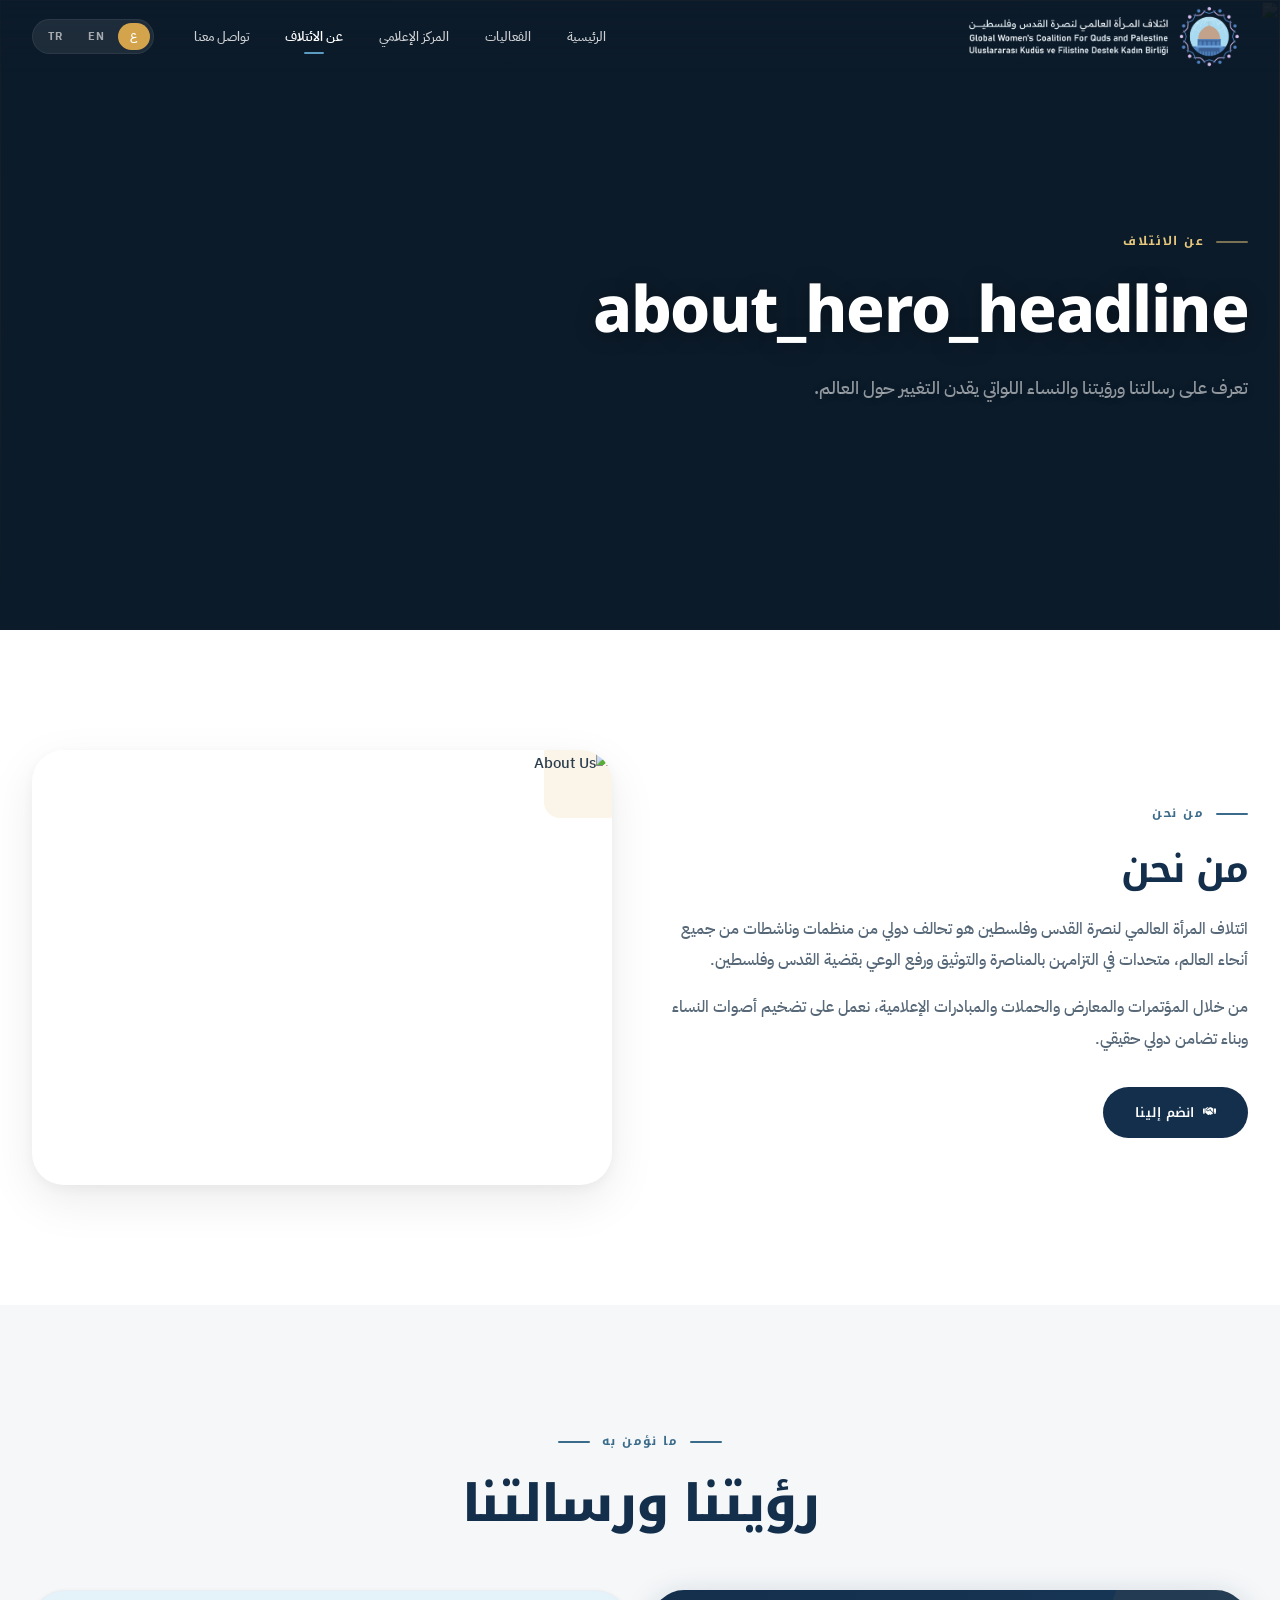
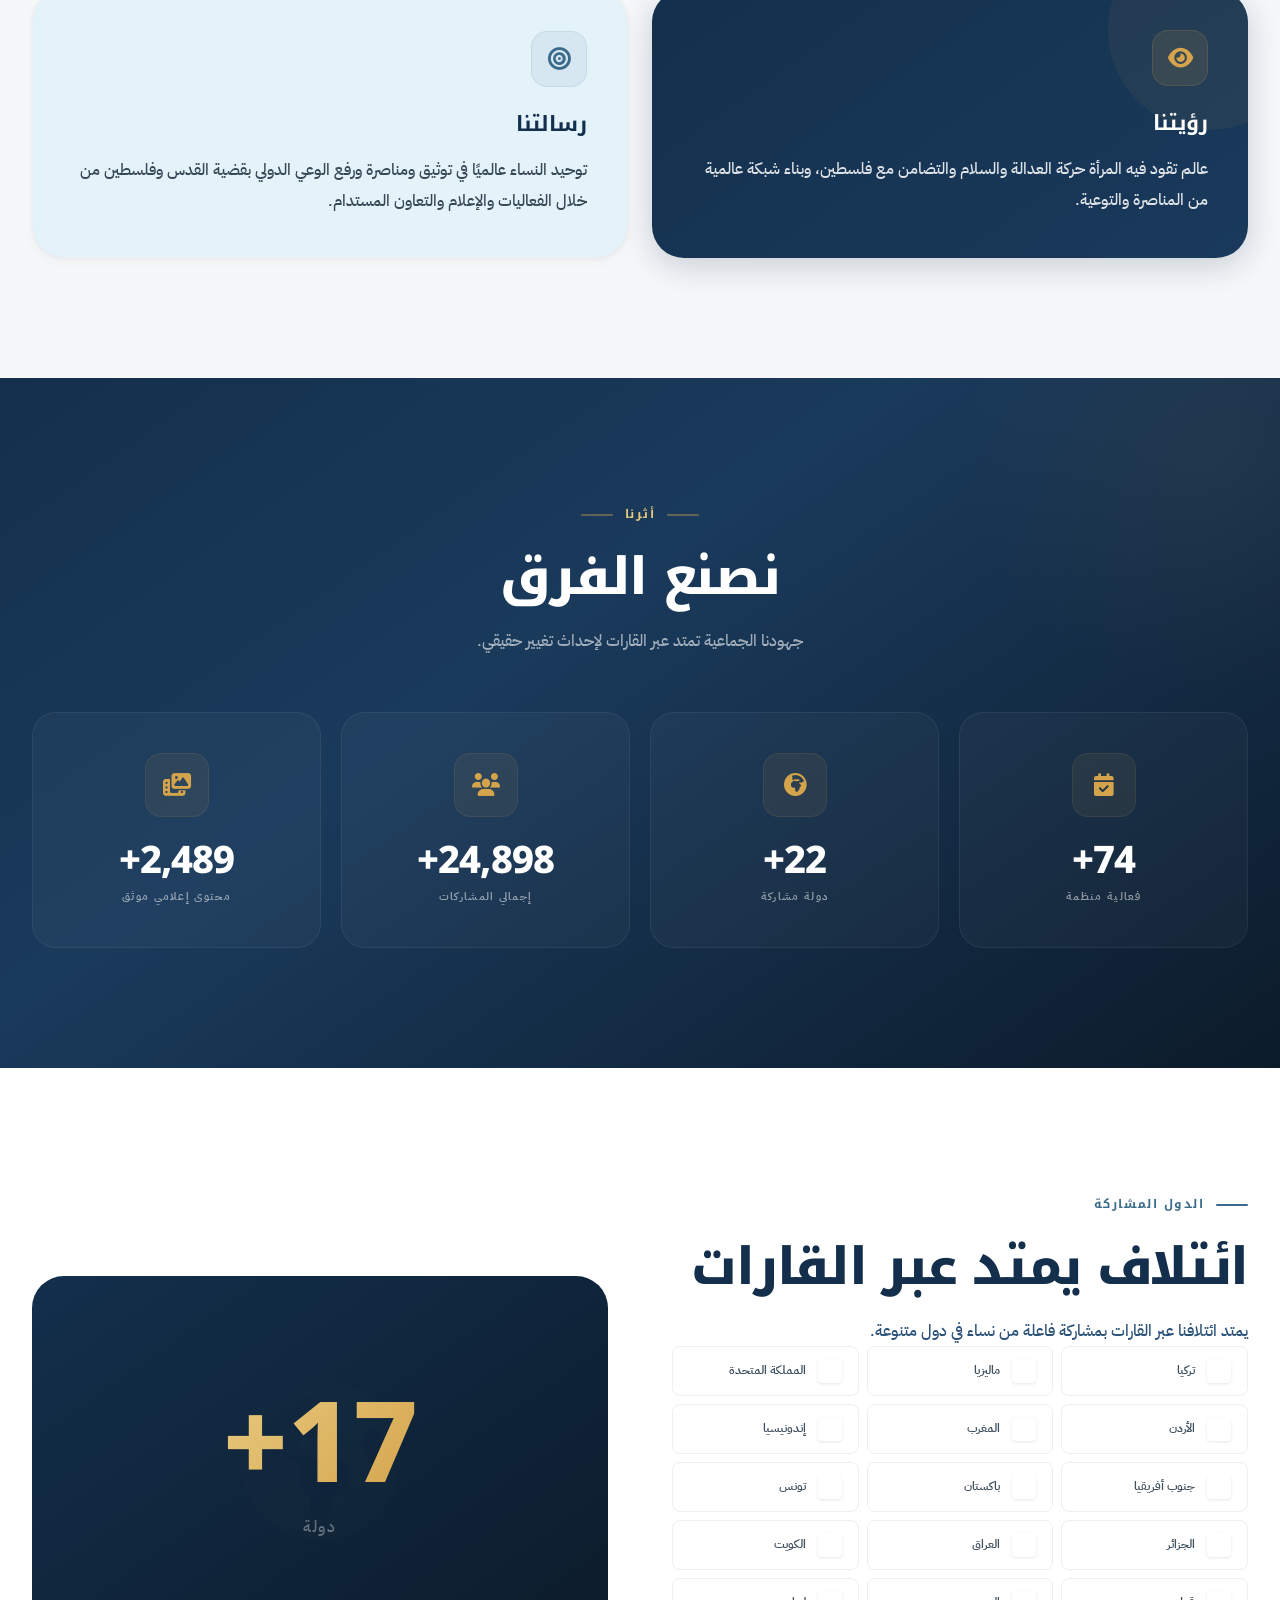
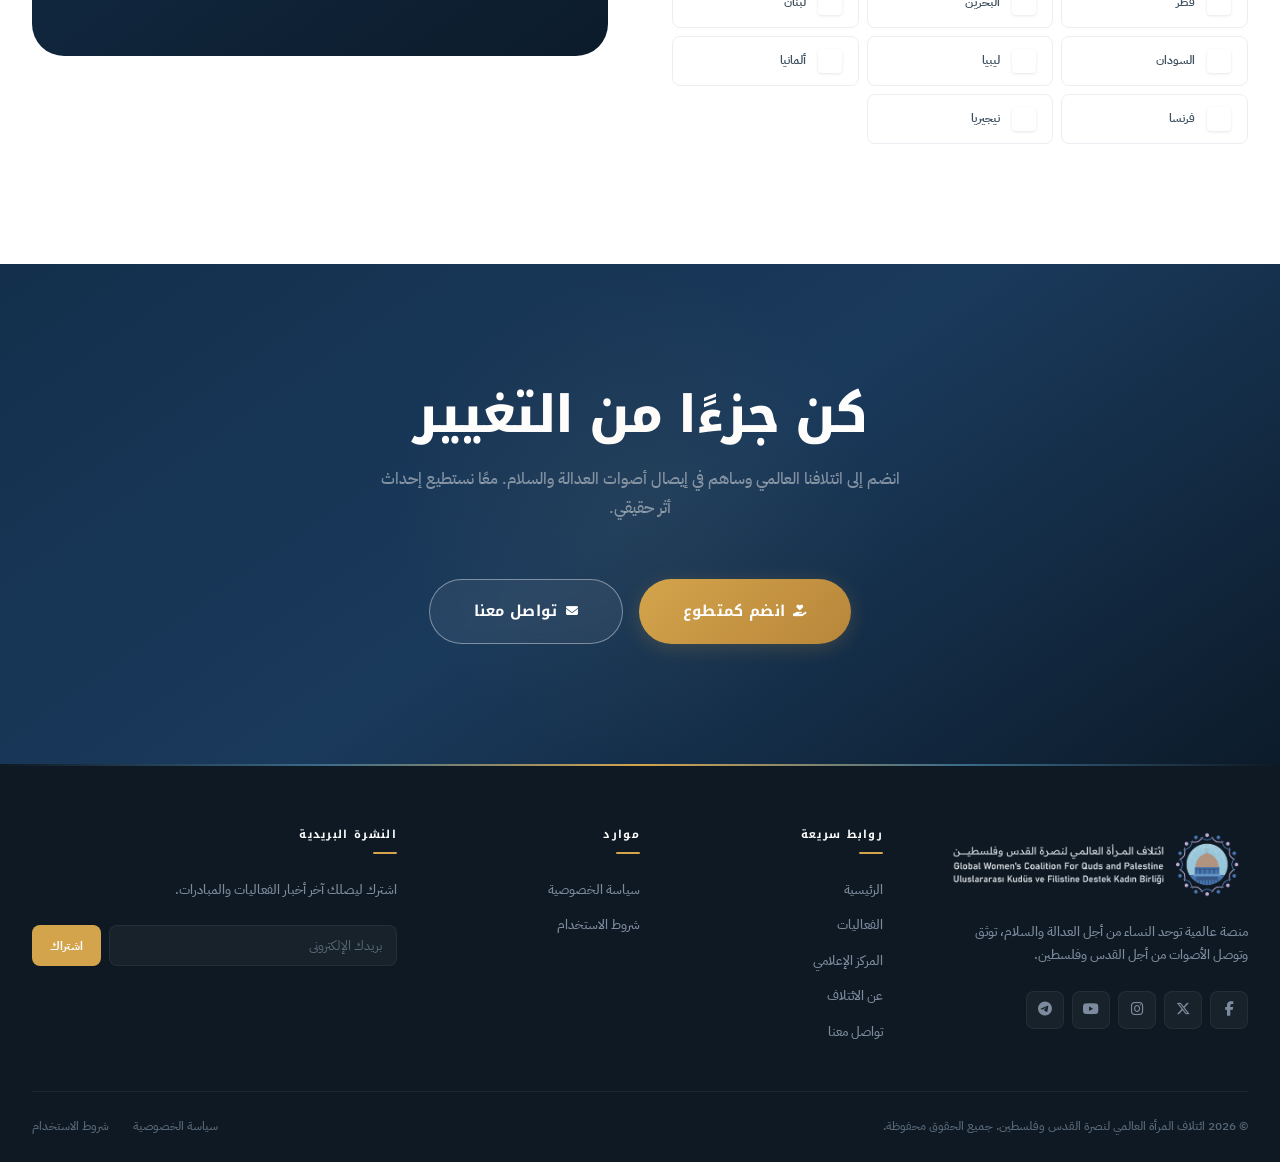
==== commit b2ed49d0: "Signed-off-by: Eslam abselnasser <96479431+imsemoo@users.noreply.github.com>" ====
--- a/about.html
+++ b/about.html
@@ -4,13 +4,17 @@
   <meta charset="UTF-8">
   <meta name="viewport" content="width=device-width, initial-scale=1.0">
   <title>عن الائتلاف | ائتلاف المرأة العالمي</title>
+  <meta name="description" content="تعرف على ائتلاف المرأة العالمي لنصرة القدس وفلسطين — رؤيتنا ورسالتنا والنساء اللواتي يقدن التغيير حول العالم.">
+  <link rel="preconnect" href="https://fonts.googleapis.com">
+  <link rel="preconnect" href="https://fonts.gstatic.com" crossorigin>
   <link rel="stylesheet" href="https://cdnjs.cloudflare.com/ajax/libs/font-awesome/6.5.1/css/all.min.css">
+  <link rel="stylesheet" href="https://cdn.jsdelivr.net/gh/lipis/flag-icons@7.3.2/css/flag-icons.min.css">
   <link rel="stylesheet" href="css/style.css">
   <link rel="icon" href="images/logo.png" type="image/png">
 </head>
 <body class="font-ar">
 
- <!-- ════════ HEADER ════════ -->
+  <!-- ════════ HEADER ════════ -->
   <header class="header" id="header">
     <div class="header__inner">
       <a href="index.html" class="header__logo">
@@ -20,10 +24,10 @@
       <div class="menu-toggle" id="menuToggle"><span></span><span></span><span></span></div>
       <nav class="header__nav" id="headerNav">
         <ul class="nav__list">
-          <li><a href="index.html" class="nav__link " data-i18n="nav_home">الرئيسية</a></li>
+          <li><a href="index.html" class="nav__link" data-i18n="nav_home">الرئيسية</a></li>
           <li><a href="events.html" class="nav__link" data-i18n="nav_events">الفعاليات</a></li>
           <li><a href="media.html" class="nav__link" data-i18n="nav_media">المركز الإعلامي</a></li>
-          <li><a href="about.html" class="nav__link" data-i18n="nav_about">عن الائتلاف</a></li>
+          <li><a href="about.html" class="nav__link nav__link--active" data-i18n="nav_about">عن الائتلاف</a></li>
           <li><a href="contact.html" class="nav__link" data-i18n="nav_contact">تواصل معنا</a></li>
         </ul>
         <div class="lang-switcher">
@@ -35,23 +39,33 @@
     </div>
   </header>
 
-  <!-- ABOUT HERO -->
-  <section class="page-hero">
-    <div class="container">
-      <h1 class="page-hero__title" data-i18n="about_page_title" data-aos="fade-up">عن الائتلاف</h1>
-      <p class="page-hero__desc" data-i18n="about_page_desc" data-aos="fade-up" data-aos-delay="100">تعرف على رسالتنا ورؤيتنا والنساء اللواتي يقدن التغيير حول العالم.</p>
-    </div>
-  </section>
-
-  <!-- WHO WE ARE -->
+  <!-- ════════ ABOUT HERO — Cinematic with image ════════ -->
+  <section class="about-hero">
+    <div class="about-hero__bg">
+      <img src="https://images.unsplash.com/photo-1529390079861-591de354faf5?w=1920&h=900&fit=crop&q=80" alt="">
+    </div>
+    <div class="about-hero__overlay"></div>
+    <div class="container">
+      <div class="about-hero__content" data-aos="fade-up">
+        <div class="media-hero__eyebrow">
+          <span data-i18n="about_page_title">عن الائتلاف</span>
+        </div>
+        <h1 class="about-hero__title" data-i18n="about_hero_headline">نوحّد أصوات النساء<br>من أجل <em>القدس وفلسطين</em></h1>
+        <p class="about-hero__desc" data-i18n="about_page_desc">تعرف على رسالتنا ورؤيتنا والنساء اللواتي يقدن التغيير حول العالم.</p>
+      </div>
+    </div>
+  </section>
+
+  <!-- ════════ WHO WE ARE ════════ -->
   <section class="section">
     <div class="container">
       <div class="about-content">
         <div class="about-content__text" data-aos="fade-right">
-          <h2 data-i18n="about_who">من نحن</h2>
+          <div class="eyebrow">من نحن</div>
+          <h2 data-i18n="about_who">ائتلاف المرأة العالمي</h2>
           <p data-i18n="about_who_text_1">ائتلاف المرأة العالمي لنصرة القدس وفلسطين هو تحالف دولي من منظمات وناشطات من جميع أنحاء العالم، متحدات في التزامهن بالمناصرة والتوثيق ورفع الوعي بقضية القدس وفلسطين.</p>
           <p data-i18n="about_who_text_2">من خلال المؤتمرات والمعارض والحملات والمبادرات الإعلامية، نعمل على تضخيم أصوات النساء وبناء تضامن دولي حقيقي.</p>
-          <a href="contact.html" class="btn btn--primary" style="margin-top: var(--space-4);">
+          <a href="contact.html" class="btn btn--dark about-content__btn">
             <i class="fas fa-handshake"></i>
             <span data-i18n="hero_btn_join">انضم إلينا</span>
           </a>
@@ -63,9 +77,13 @@
     </div>
   </section>
 
-  <!-- VISION & MISSION -->
-  <section class="section section--gray">
-    <div class="container">
+  <!-- ════════ VISION & MISSION ════════ -->
+  <section class="section about-vm-section">
+    <div class="container">
+      <div class="section-header section-header--center" data-aos="fade-up">
+        <div class="eyebrow">ما نؤمن به</div>
+        <h2 class="section-heading">رؤيتنا ورسالتنا</h2>
+      </div>
       <div class="vision-mission">
         <div class="vm-card vm-card--vision" data-aos="fade-up">
           <div class="vm-card__icon"><i class="fas fa-eye"></i></div>
@@ -81,9 +99,14 @@
     </div>
   </section>
 
-  <!-- IMPACT NUMBERS -->
-  <section class="section section--primary impact-section">
-    <div class="container">
+  <!-- ════════ IMPACT NUMBERS ════════ -->
+  <section class="section impact-section">
+    <div class="container">
+      <div class="section-header section-header--center" data-aos="fade-up">
+        <div class="eyebrow" data-i18n="impact_label">أثرنا</div>
+        <h2 class="section-heading" data-i18n="impact_title">نصنع الفرق</h2>
+        <p class="section-desc" data-i18n="impact_desc">جهودنا الجماعية تمتد عبر القارات لإحداث تغيير حقيقي.</p>
+      </div>
       <div class="impact-grid">
         <div class="impact-card" data-aos="fade-up">
           <div class="impact-card__icon"><i class="fas fa-calendar-check"></i></div>
@@ -109,56 +132,70 @@
     </div>
   </section>
 
-  <!-- PARTICIPATING COUNTRIES -->
-  <section class="section">
-    <div class="container">
-      <div class="section-header" data-aos="fade-up">
-        <div class="eyebrow" data-i18n="about_countries_title">الدول المشاركة</div>
-        <h2 class="section-heading" data-i18n="about_countries_title">الدول المشاركة</h2>
-        <p class="section-desc" data-i18n="about_countries_desc">يمتد ائتلافنا عبر القارات بمشاركة فاعلة من نساء في دول متنوعة.</p>
-      </div>
-
-      <div class="countries-grid" data-aos="fade-up">
-        <div class="country-card"><span class="country-card__flag">🇹🇷</span><span class="country-card__name">تركيا</span></div>
-        <div class="country-card"><span class="country-card__flag">🇲🇾</span><span class="country-card__name">ماليزيا</span></div>
-        <div class="country-card"><span class="country-card__flag">🇬🇧</span><span class="country-card__name">المملكة المتحدة</span></div>
-        <div class="country-card"><span class="country-card__flag">🇯🇴</span><span class="country-card__name">الأردن</span></div>
-        <div class="country-card"><span class="country-card__flag">🇲🇦</span><span class="country-card__name">المغرب</span></div>
-        <div class="country-card"><span class="country-card__flag">🇮🇩</span><span class="country-card__name">إندونيسيا</span></div>
-        <div class="country-card"><span class="country-card__flag">🇿🇦</span><span class="country-card__name">جنوب أفريقيا</span></div>
-        <div class="country-card"><span class="country-card__flag">🇵🇰</span><span class="country-card__name">باكستان</span></div>
-        <div class="country-card"><span class="country-card__flag">🇹🇳</span><span class="country-card__name">تونس</span></div>
-        <div class="country-card"><span class="country-card__flag">🇩🇿</span><span class="country-card__name">الجزائر</span></div>
-        <div class="country-card"><span class="country-card__flag">🇮🇶</span><span class="country-card__name">العراق</span></div>
-        <div class="country-card"><span class="country-card__flag">🇰🇼</span><span class="country-card__name">الكويت</span></div>
-        <div class="country-card"><span class="country-card__flag">🇶🇦</span><span class="country-card__name">قطر</span></div>
-        <div class="country-card"><span class="country-card__flag">🇧🇭</span><span class="country-card__name">البحرين</span></div>
-        <div class="country-card"><span class="country-card__flag">🇱🇧</span><span class="country-card__name">لبنان</span></div>
-        <div class="country-card"><span class="country-card__flag">🇸🇩</span><span class="country-card__name">السودان</span></div>
-        <div class="country-card"><span class="country-card__flag">🇱🇾</span><span class="country-card__name">ليبيا</span></div>
-        <div class="country-card"><span class="country-card__flag">🇩🇪</span><span class="country-card__name">ألمانيا</span></div>
-        <div class="country-card"><span class="country-card__flag">🇫🇷</span><span class="country-card__name">فرنسا</span></div>
-        <div class="country-card"><span class="country-card__flag">🇳🇬</span><span class="country-card__name">نيجيريا</span></div>
-      </div>
-    </div>
-  </section>
-
-  <!-- CTA -->
-  <section class="section section--sky cta-section">
-    <div class="cta-section__bg-pattern"></div>
-    <div class="container">
-      <div class="cta-section__content" data-aos="zoom-in">
-        <h2 class="cta-section__title" data-i18n="cta_title">كن جزءًا من التغيير</h2>
-        <p class="cta-section__desc" data-i18n="cta_desc">انضم إلى ائتلافنا العالمي وساهم في إيصال أصوات العدالة والسلام.</p>
-        <div class="cta-section__actions">
-          <a href="contact.html" class="btn btn--primary btn--lg"><i class="fas fa-hand-holding-heart"></i><span data-i18n="cta_btn_volunteer">انضم كمتطوع</span></a>
-          <a href="contact.html" class="btn btn--outline btn--lg"><i class="fas fa-envelope"></i><span data-i18n="cta_btn_contact">تواصل معنا</span></a>
-        </div>
-      </div>
-    </div>
-  </section>
-
- <!-- ════════ FOOTER — Rich & Branded ════════ -->
+  <!-- ════════ COUNTRIES ════════ -->
+  <section class="section about-countries-section">
+    <div class="container">
+      <div class="presence-layout">
+        <div data-aos="fade-right">
+          <div class="eyebrow" data-i18n="about_countries_title">حضور عالمي</div>
+          <h2 class="section-heading">ائتلاف يمتد عبر القارات</h2>
+          <p class="section-desc">يمتد ائتلافنا عبر القارات بمشاركة فاعلة من نساء في دول متنوعة.</p>
+          <div class="countries-grid">
+            <div class="country-chip"><span class="country-chip__flag fi fi-tr fis"></span><span class="country-chip__name">تركيا</span></div>
+            <div class="country-chip"><span class="country-chip__flag fi fi-my fis"></span><span class="country-chip__name">ماليزيا</span></div>
+            <div class="country-chip"><span class="country-chip__flag fi fi-gb fis"></span><span class="country-chip__name">المملكة المتحدة</span></div>
+            <div class="country-chip"><span class="country-chip__flag fi fi-jo fis"></span><span class="country-chip__name">الأردن</span></div>
+            <div class="country-chip"><span class="country-chip__flag fi fi-ma fis"></span><span class="country-chip__name">المغرب</span></div>
+            <div class="country-chip"><span class="country-chip__flag fi fi-id fis"></span><span class="country-chip__name">إندونيسيا</span></div>
+            <div class="country-chip"><span class="country-chip__flag fi fi-za fis"></span><span class="country-chip__name">جنوب أفريقيا</span></div>
+            <div class="country-chip"><span class="country-chip__flag fi fi-pk fis"></span><span class="country-chip__name">باكستان</span></div>
+            <div class="country-chip"><span class="country-chip__flag fi fi-tn fis"></span><span class="country-chip__name">تونس</span></div>
+            <div class="country-chip"><span class="country-chip__flag fi fi-dz fis"></span><span class="country-chip__name">الجزائر</span></div>
+            <div class="country-chip"><span class="country-chip__flag fi fi-iq fis"></span><span class="country-chip__name">العراق</span></div>
+            <div class="country-chip"><span class="country-chip__flag fi fi-kw fis"></span><span class="country-chip__name">الكويت</span></div>
+            <div class="country-chip"><span class="country-chip__flag fi fi-qa fis"></span><span class="country-chip__name">قطر</span></div>
+            <div class="country-chip"><span class="country-chip__flag fi fi-bh fis"></span><span class="country-chip__name">البحرين</span></div>
+            <div class="country-chip"><span class="country-chip__flag fi fi-lb fis"></span><span class="country-chip__name">لبنان</span></div>
+            <div class="country-chip"><span class="country-chip__flag fi fi-sd fis"></span><span class="country-chip__name">السودان</span></div>
+            <div class="country-chip"><span class="country-chip__flag fi fi-ly fis"></span><span class="country-chip__name">ليبيا</span></div>
+            <div class="country-chip"><span class="country-chip__flag fi fi-de fis"></span><span class="country-chip__name">ألمانيا</span></div>
+            <div class="country-chip"><span class="country-chip__flag fi fi-fr fis"></span><span class="country-chip__name">فرنسا</span></div>
+            <div class="country-chip"><span class="country-chip__flag fi fi-ng fis"></span><span class="country-chip__name">نيجيريا</span></div>
+          </div>
+        </div>
+
+        <div class="presence-visual" data-aos="fade-left">
+          <div class="presence-visual__globe"><i class="fas fa-globe-americas"></i></div>
+          <div class="presence-visual__number">
+            <span data-counter="45" data-suffix="+">0</span>
+            <small data-i18n="hero_stat_countries">دولة</small>
+          </div>
+        </div>
+      </div>
+    </div>
+  </section>
+
+  <!-- ════════ CTA ════════ -->
+  <section class="section about-cta-section">
+    <div class="container">
+      <div class="section-header section-header--center" data-aos="zoom-in">
+        <h2 class="section-heading" data-i18n="cta_title">كن جزءًا من التغيير</h2>
+        <p class="section-desc" data-i18n="cta_desc">انضم إلى ائتلافنا العالمي وساهم في إيصال أصوات العدالة والسلام. معًا نستطيع إحداث أثر حقيقي.</p>
+      </div>
+      <div class="cta-actions" data-aos="fade-up">
+        <a href="contact.html" class="btn btn--gold btn--lg">
+          <i class="fas fa-hand-holding-heart"></i>
+          <span data-i18n="cta_btn_volunteer">انضم كمتطوع</span>
+        </a>
+        <a href="contact.html" class="btn btn--outline-white btn--lg">
+          <i class="fas fa-envelope"></i>
+          <span data-i18n="cta_btn_contact">تواصل معنا</span>
+        </a>
+      </div>
+    </div>
+  </section>
+
+  <!-- ════════ FOOTER ════════ -->
   <footer class="footer">
     <div class="container">
       <div class="footer__top">
@@ -174,7 +211,6 @@
               <a href="#" class="footer__social-link" aria-label="Telegram"><i class="fab fa-telegram-plane"></i></a>
             </div>
           </div>
-
           <div>
             <h4 class="footer__heading" data-i18n="footer_links">روابط سريعة</h4>
             <div class="footer__links">
@@ -185,7 +221,6 @@
               <a href="contact.html" class="footer__link" data-i18n="nav_contact">تواصل معنا</a>
             </div>
           </div>
-
           <div>
             <h4 class="footer__heading" data-i18n="footer_resources">موارد</h4>
             <div class="footer__links">
@@ -193,18 +228,16 @@
               <a href="#" class="footer__link" data-i18n="footer_terms">شروط الاستخدام</a>
             </div>
           </div>
-
           <div>
             <h4 class="footer__heading" data-i18n="footer_newsletter">النشرة البريدية</h4>
-            <p class="footer__desc" data-i18n="footer_newsletter_desc" style="margin-bottom:var(--sp-4);">اشترك ليصلك آخر أخبار الفعاليات والمبادرات.</p>
+            <p class="footer__desc" data-i18n="footer_newsletter_desc">اشترك ليصلك آخر أخبار الفعاليات والمبادرات.</p>
             <form class="footer__newsletter-form" onsubmit="event.preventDefault()">
-              <input type="email" class="footer__newsletter-input" data-i18n="footer_newsletter_placeholder" placeholder="بريدك الإلكتروني">
+              <input type="email" class="footer__newsletter-input" placeholder="بريدك الإلكتروني">
               <button type="submit" class="footer__newsletter-btn" data-i18n="footer_newsletter_btn">اشتراك</button>
             </form>
           </div>
         </div>
       </div>
-
       <div class="footer__bottom">
         <p data-i18n="footer_rights">© 2026 ائتلاف المرأة العالمي لنصرة القدس وفلسطين. جميع الحقوق محفوظة.</p>
         <div class="footer__bottom-links">
@@ -215,7 +248,7 @@
     </div>
   </footer>
 
-  <button class="scroll-top"><i class="fas fa-chevron-up"></i></button>
+  <button class="scroll-top" aria-label="Scroll to top"><i class="fas fa-chevron-up"></i></button>
   <script src="js/i18n.js"></script>
   <script src="js/main.js"></script>
 </body>
--- a/css/style.css
+++ b/css/style.css
@@ -1841,8 +1841,18 @@
   transform: translateY(-1px);
 }
 
+/* Flag icons (lipis/flag-icons) — square, properly sized */
 .country-chip__flag {
-  font-size: 1.3rem;
+  font-size: 1.3rem; /* fallback for emoji */
+}
+.country-chip__flag.fi {
+  font-size: 0; /* override emoji sizing */
+  width: 24px;
+  height: 24px;
+  border-radius: 4px;
+  box-shadow: 0 1px 3px rgba(0,0,0,.1);
+  flex-shrink: 0;
+  background-size: cover;
 }
 
 .country-chip__name {
@@ -2268,6 +2278,7 @@
   display: flex;
   flex-wrap: wrap;
   gap: var(--sp-6);
+  margin-bottom: var(--sp-4);
 }
 
 .event-detail-hero__meta-item {
@@ -2661,38 +2672,119 @@
 
 
 /* ══════════════════════════════════════════════
-   21. ABOUT PAGE
+   21. ABOUT PAGE — Storytelling Experience
    ══════════════════════════════════════════════ */
+
+/* ── About Hero — Cinematic with image ── */
+.about-hero {
+  position: relative;
+  min-height: 70vh;
+  display: flex;
+  align-items: center;
+  overflow: hidden;
+  background: var(--midnight);
+}
+.about-hero__bg {
+  position: absolute;
+  inset: 0;
+  z-index: 1;
+}
+.about-hero__bg img {
+  width: 100%;
+  height: 100%;
+  object-fit: cover;
+  filter: brightness(.2) saturate(1.2);
+}
+.about-hero__overlay {
+  position: absolute;
+  inset: 0;
+  z-index: 2;
+  background:
+    linear-gradient(180deg, rgba(12,27,42,.5) 0%, transparent 35%),
+    linear-gradient(180deg, transparent 45%, rgba(12,27,42,.95) 100%),
+    linear-gradient(90deg, rgba(12,27,42,.65) 0%, transparent 50%);
+}
+.about-hero__content {
+  position: relative;
+  z-index: 5;
+  max-width: 680px;
+}
+.about-hero__title {
+  font-family: var(--font-heading);
+  font-size: var(--text-6xl);
+  font-weight: 800;
+  color: var(--white);
+  line-height: var(--lh-tight);
+  letter-spacing: var(--ls-tight);
+  margin-bottom: var(--sp-5);
+  text-shadow: 0 2px 20px rgba(0,0,0,.35);
+}
+.about-hero__title em {
+  font-style: normal;
+  background: linear-gradient(135deg, var(--gold-light), var(--gold));
+  -webkit-background-clip: text;
+  -webkit-text-fill-color: transparent;
+  background-clip: text;
+}
+.about-hero__desc {
+  font-size: var(--text-lg);
+  color: rgba(255,255,255,.55);
+  line-height: var(--lh-loose);
+  max-width: 520px;
+  text-shadow: 0 1px 8px rgba(0,0,0,.2);
+}
+
+/* ── Who We Are ── */
 .about-content {
   display: grid;
   grid-template-columns: 1fr 1fr;
   gap: var(--sp-14);
   align-items: center;
 }
-
 .about-content__text h2 {
   font-size: var(--text-4xl);
-  margin-bottom: var(--sp-6);
+  margin-bottom: var(--sp-5);
   letter-spacing: var(--ls-tight);
 }
-
 .about-content__text p {
   font-size: var(--text-md);
   color: var(--gray-500);
-  margin-bottom: var(--sp-5);
+  margin-bottom: var(--sp-4);
   line-height: var(--lh-loose);
 }
-
+.about-content__btn {
+  margin-top: var(--sp-4);
+}
 .about-content__image {
   border-radius: var(--r-2xl);
   overflow: hidden;
   box-shadow: var(--sh-lg);
-}
-
+  position: relative;
+}
+.about-content__image::before {
+  content: '';
+  position: absolute;
+  top: -12px;
+  right: -12px;
+  width: 80px;
+  height: 80px;
+  background: var(--gold-glow);
+  border-radius: var(--r-lg);
+  z-index: -1;
+}
 .about-content__image img {
   width: 100%;
   aspect-ratio: 4/3;
   object-fit: cover;
+  transition: transform .6s var(--ease-expo);
+}
+.about-content__image:hover img {
+  transform: scale(1.03);
+}
+
+/* ── Vision & Mission ── */
+.about-vm-section {
+  background: var(--gray-50);
 }
 
 .vision-mission {
@@ -2704,29 +2796,56 @@
 .vm-card {
   padding: var(--sp-10);
   border-radius: var(--r-2xl);
+  position: relative;
+  overflow: hidden;
+  transition: transform .3s var(--ease-expo);
+}
+.vm-card:hover {
+  transform: translateY(-4px);
 }
 
 .vm-card--vision {
   background: linear-gradient(145deg, var(--navy), var(--deep));
   color: var(--white);
+  box-shadow: 0 8px 32px rgba(19,47,76,.2);
+}
+.vm-card--vision::before {
+  content: '';
+  position: absolute;
+  top: -60px;
+  right: -60px;
+  width: 200px;
+  height: 200px;
+  border-radius: 50%;
+  background: rgba(212,164,76,.06);
 }
 
 .vm-card--mission {
   background: var(--frost);
   color: var(--gray-800);
+  border: 1px solid var(--gray-100);
+  box-shadow: var(--sh-sm);
 }
 
 .vm-card__icon {
-  font-size: 2rem;
+  width: 56px;
+  height: 56px;
+  display: flex;
+  align-items: center;
+  justify-content: center;
+  border-radius: var(--r-lg);
+  font-size: 1.4rem;
   margin-bottom: var(--sp-6);
 }
-
 .vm-card--vision .vm-card__icon {
+  background: rgba(212,164,76,.12);
   color: var(--gold);
-}
-
+  border: 1px solid rgba(212,164,76,.15);
+}
 .vm-card--mission .vm-card__icon {
+  background: rgba(59,107,138,.08);
   color: var(--ocean);
+  border: 1px solid rgba(59,107,138,.1);
 }
 
 .vm-card__title {
@@ -2734,10 +2853,7 @@
   font-weight: 700;
   margin-bottom: var(--sp-4);
 }
-
-.vm-card--vision .vm-card__title {
-  color: var(--white);
-}
+.vm-card--vision .vm-card__title { color: var(--white); }
 
 .vm-card__desc {
   font-size: var(--text-md);
@@ -2745,18 +2861,61 @@
   opacity: .85;
 }
 
+/* ── Countries section ── */
+.about-countries-section {
+  background: var(--white);
+}
+
+/* ── About CTA — Dark gradient ── */
+.about-cta-section {
+  background: linear-gradient(145deg, var(--navy) 0%, var(--deep) 50%, var(--midnight) 100%);
+  text-align: center;
+  position: relative;
+  overflow: hidden;
+}
+.about-cta-section::before {
+  content: '';
+  position: absolute;
+  top: 50%;
+  left: 50%;
+  transform: translate(-50%, -50%);
+  width: 500px;
+  height: 500px;
+  border-radius: 50%;
+  background: radial-gradient(circle, rgba(212,164,76,.05), transparent 70%);
+}
+.about-cta-section .section-heading {
+  color: var(--white);
+}
+.about-cta-section .section-desc {
+  color: rgba(255,255,255,.45);
+  margin-inline: auto;
+  margin-bottom: var(--sp-10);
+}
+
+/* ── Responsive ── */
+@media (max-width: 768px) {
+  .about-hero { min-height: 55vh; }
+  .about-hero__title { font-size: var(--text-4xl); }
+  .about-hero__content { text-align: center; }
+  .about-hero__desc { margin-inline: auto; }
+  .about-content { grid-template-columns: 1fr; }
+  .vision-mission { grid-template-columns: 1fr; }
+}
+
 
 /* ══════════════════════════════════════════════
-   22. CONTACT PAGE
+   22. CONTACT PAGE — Premium Polish
    ══════════════════════════════════════════════ */
 .contact-grid {
   display: grid;
-  grid-template-columns: 1fr 1.2fr;
-  gap: var(--sp-12);
+  grid-template-columns: 1fr 1.3fr;
+  gap: var(--sp-10);
+  align-items: start;
 }
 
 .contact-info {
-  padding: var(--sp-3);
+  padding: var(--sp-2) 0;
 }
 
 .contact-info__title {
@@ -2887,6 +3046,87 @@
   display: grid;
   grid-template-columns: 1fr 1fr;
   gap: var(--sp-4);
+}
+
+/* ── Contact-specific additions ── */
+
+/* Social heading (was inline style) */
+.contact-social__heading {
+  font-weight: 700;
+  font-size: var(--text-sm);
+  color: var(--gray-700);
+  margin-bottom: var(--sp-3);
+}
+
+/* Form header */
+.contact-form__header {
+  margin-bottom: var(--sp-8);
+  padding-bottom: var(--sp-5);
+  border-bottom: 1px solid var(--gray-100);
+}
+.contact-form__title {
+  font-family: var(--font-heading);
+  font-size: var(--text-xl);
+  font-weight: 700;
+  color: var(--gray-800);
+  margin-bottom: var(--sp-2);
+}
+.contact-form__desc {
+  font-size: var(--text-xs);
+  color: var(--gray-400);
+  font-weight: 500;
+}
+
+/* Submit button full-width */
+.contact-form__submit {
+  width: 100%;
+}
+
+/* Map section */
+.contact-map-section {
+  position: relative;
+  background: var(--gray-50);
+  overflow: hidden;
+}
+.contact-map-section iframe {
+  display: block;
+  width: 100%;
+  height: 400px;
+  filter: saturate(.7) brightness(1.05) contrast(1.02);
+}
+.contact-map__label {
+  position: absolute;
+  top: var(--sp-5);
+  left: 50%;
+  transform: translateX(-50%);
+  z-index: 5;
+  display: flex;
+  align-items: center;
+  gap: var(--sp-2);
+  padding: 10px 24px;
+  background: var(--white);
+  border-radius: var(--r-full);
+  box-shadow: var(--sh-md);
+  font-size: var(--text-sm);
+  font-weight: 600;
+  color: var(--gray-700);
+}
+.contact-map__label i {
+  color: var(--gold);
+  font-size: .85em;
+}
+
+/* ── Responsive — Contact page ── */
+@media (max-width: 768px) {
+  .contact-grid {
+    grid-template-columns: 1fr;
+  }
+  .form-row {
+    grid-template-columns: 1fr;
+  }
+  .contact-map-section iframe {
+    height: 300px;
+  }
 }
 
 
@@ -4098,6 +4338,42 @@
 
 
 /* ══════════════════════════════════════════════
+   27b. EVENT DETAIL PAGE — Section Polish
+   ══════════════════════════════════════════════ */
+
+/* Description section — reduced top padding since info cards float above */
+.evdetail-desc-section {
+  padding-top: 0;
+}
+
+/* Gallery section — soft blue bg for visual separation */
+.evdetail-gallery-section {
+  background: var(--cloud);
+}
+
+/* Video masonry items — always-visible play overlay */
+.masonry-item--video {
+  cursor: pointer;
+}
+.masonry-item__overlay--video {
+  opacity: 1;
+  background: rgba(12,27,42,.45);
+}
+.masonry-item__overlay--video i {
+  font-size: 1.8rem;
+  filter: drop-shadow(0 2px 8px rgba(0,0,0,.2));
+}
+.masonry-item--video:hover .masonry-item__overlay--video {
+  background: rgba(12,27,42,.6);
+}
+
+/* Related events section — light gray bg */
+.evdetail-related-section {
+  background: var(--gray-50);
+}
+
+
+/* ══════════════════════════════════════════════
    28. EVENTS PAGE — Premium Card System
    ══════════════════════════════════════════════ */
 
